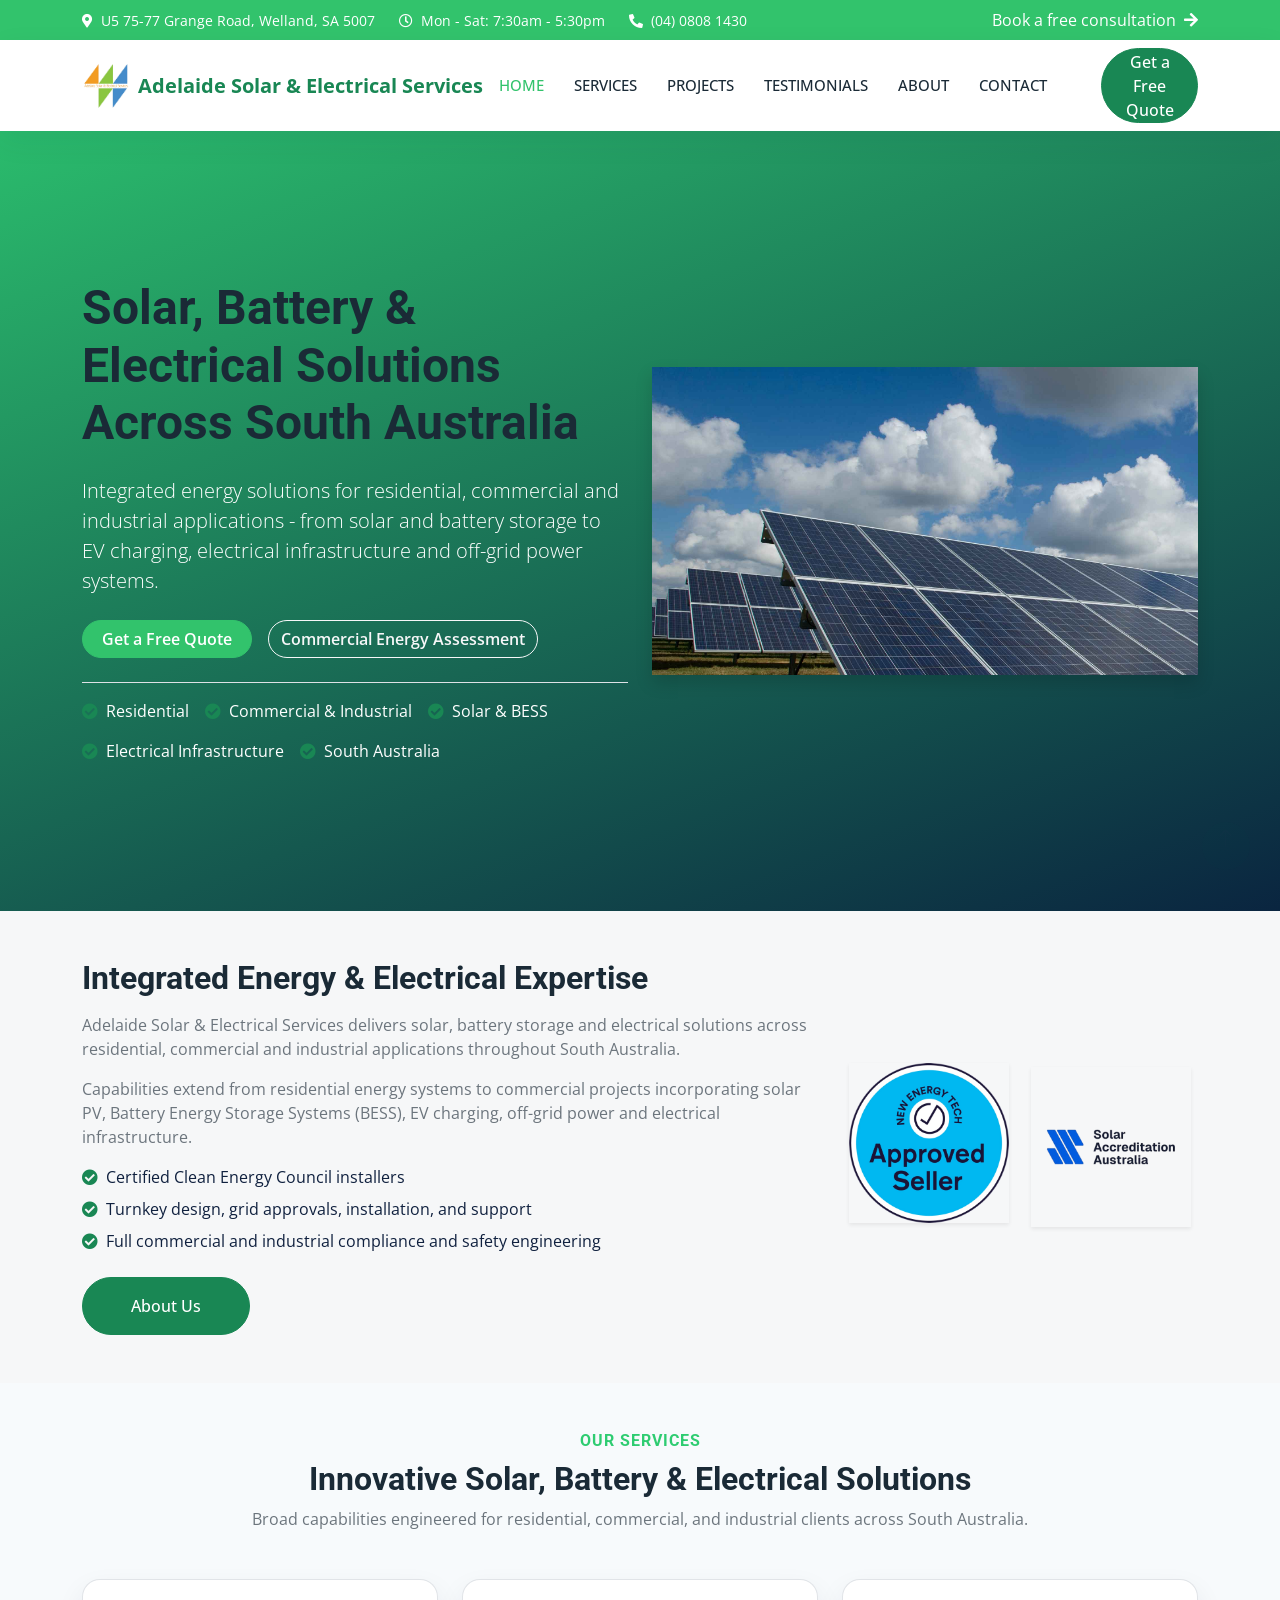
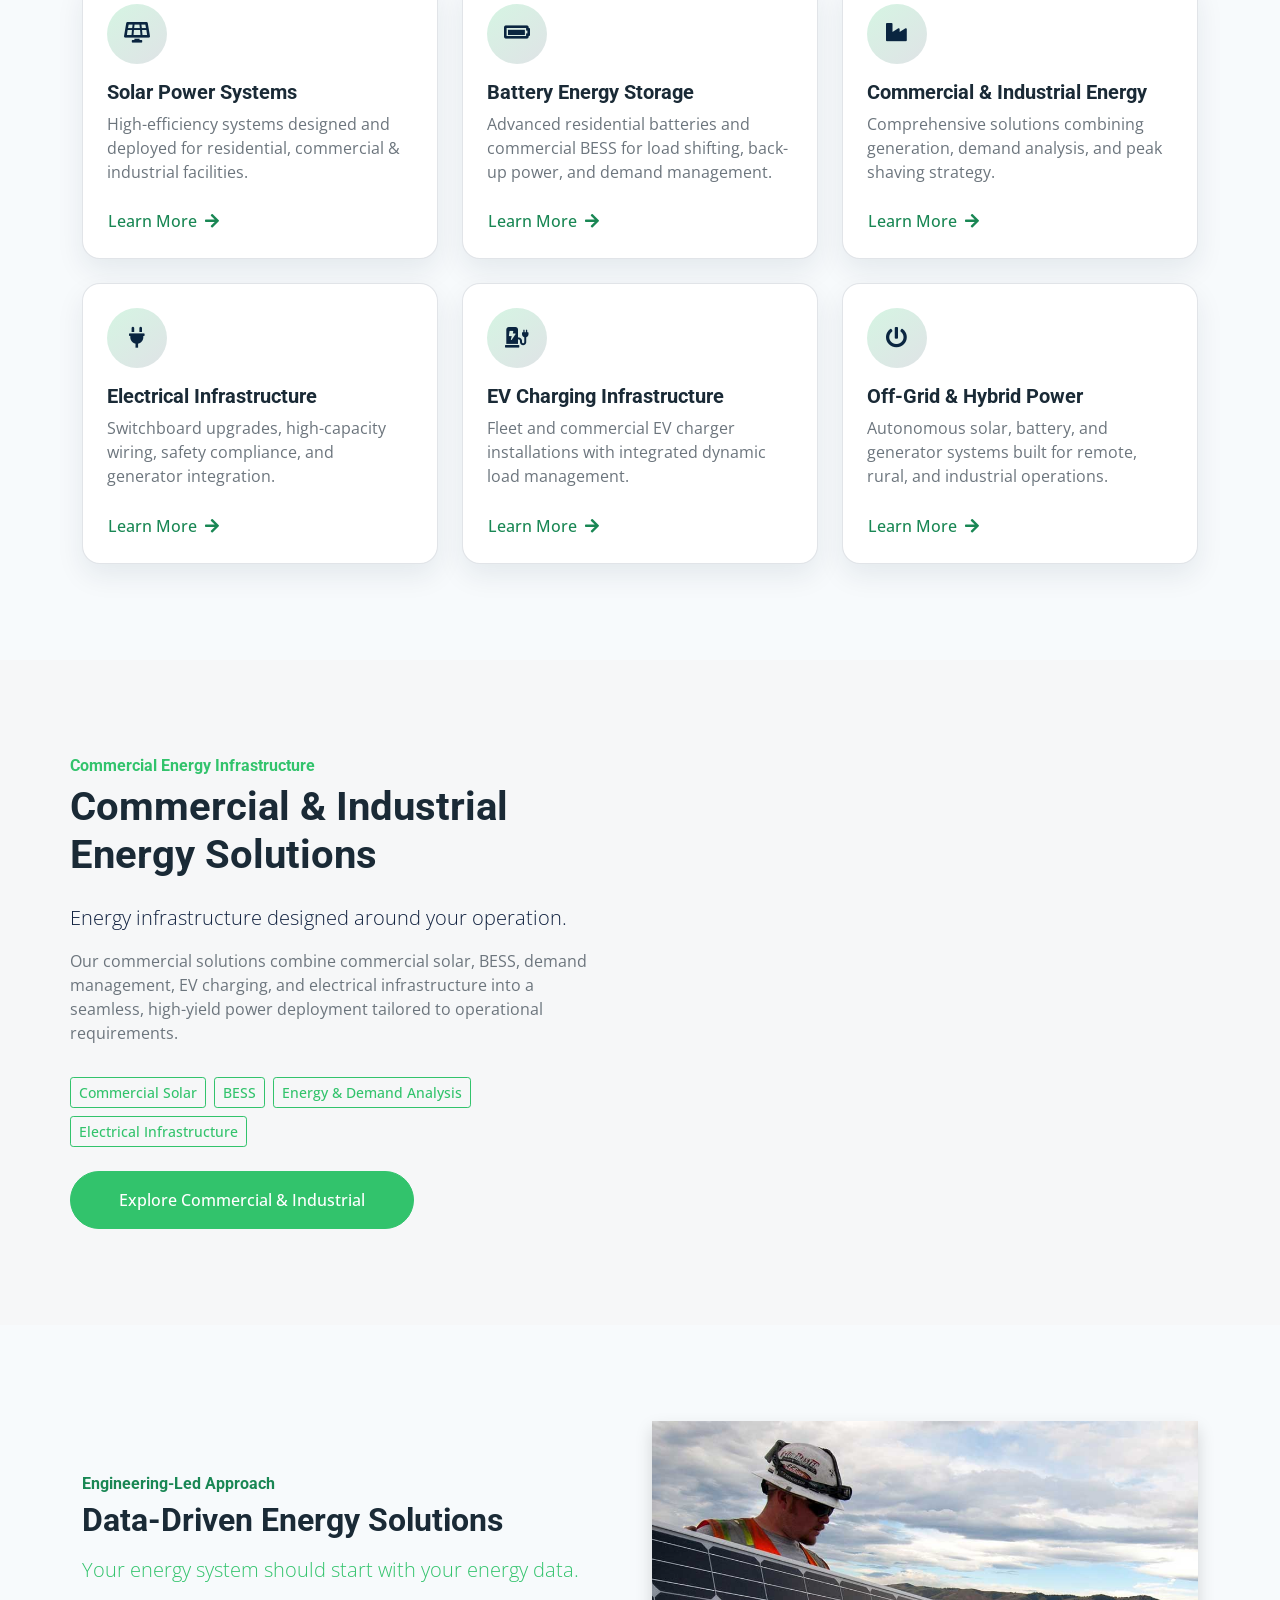
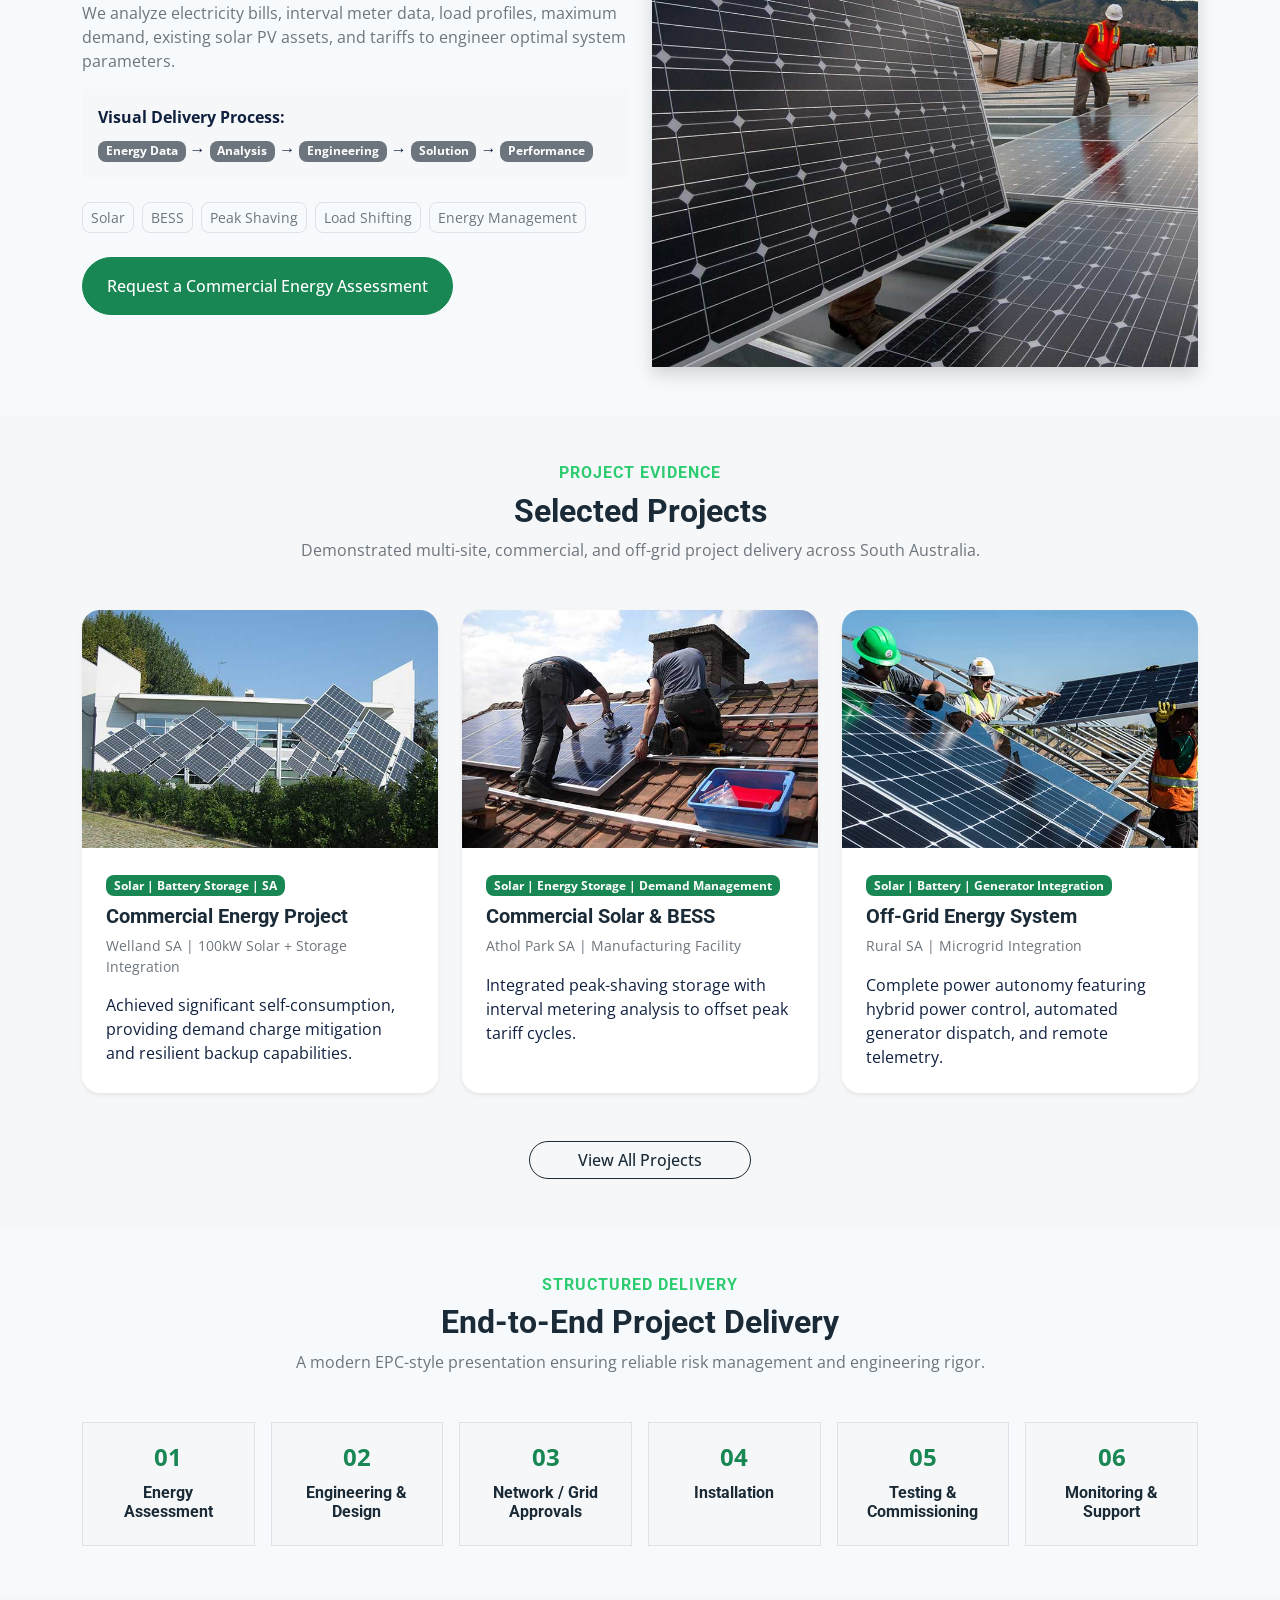
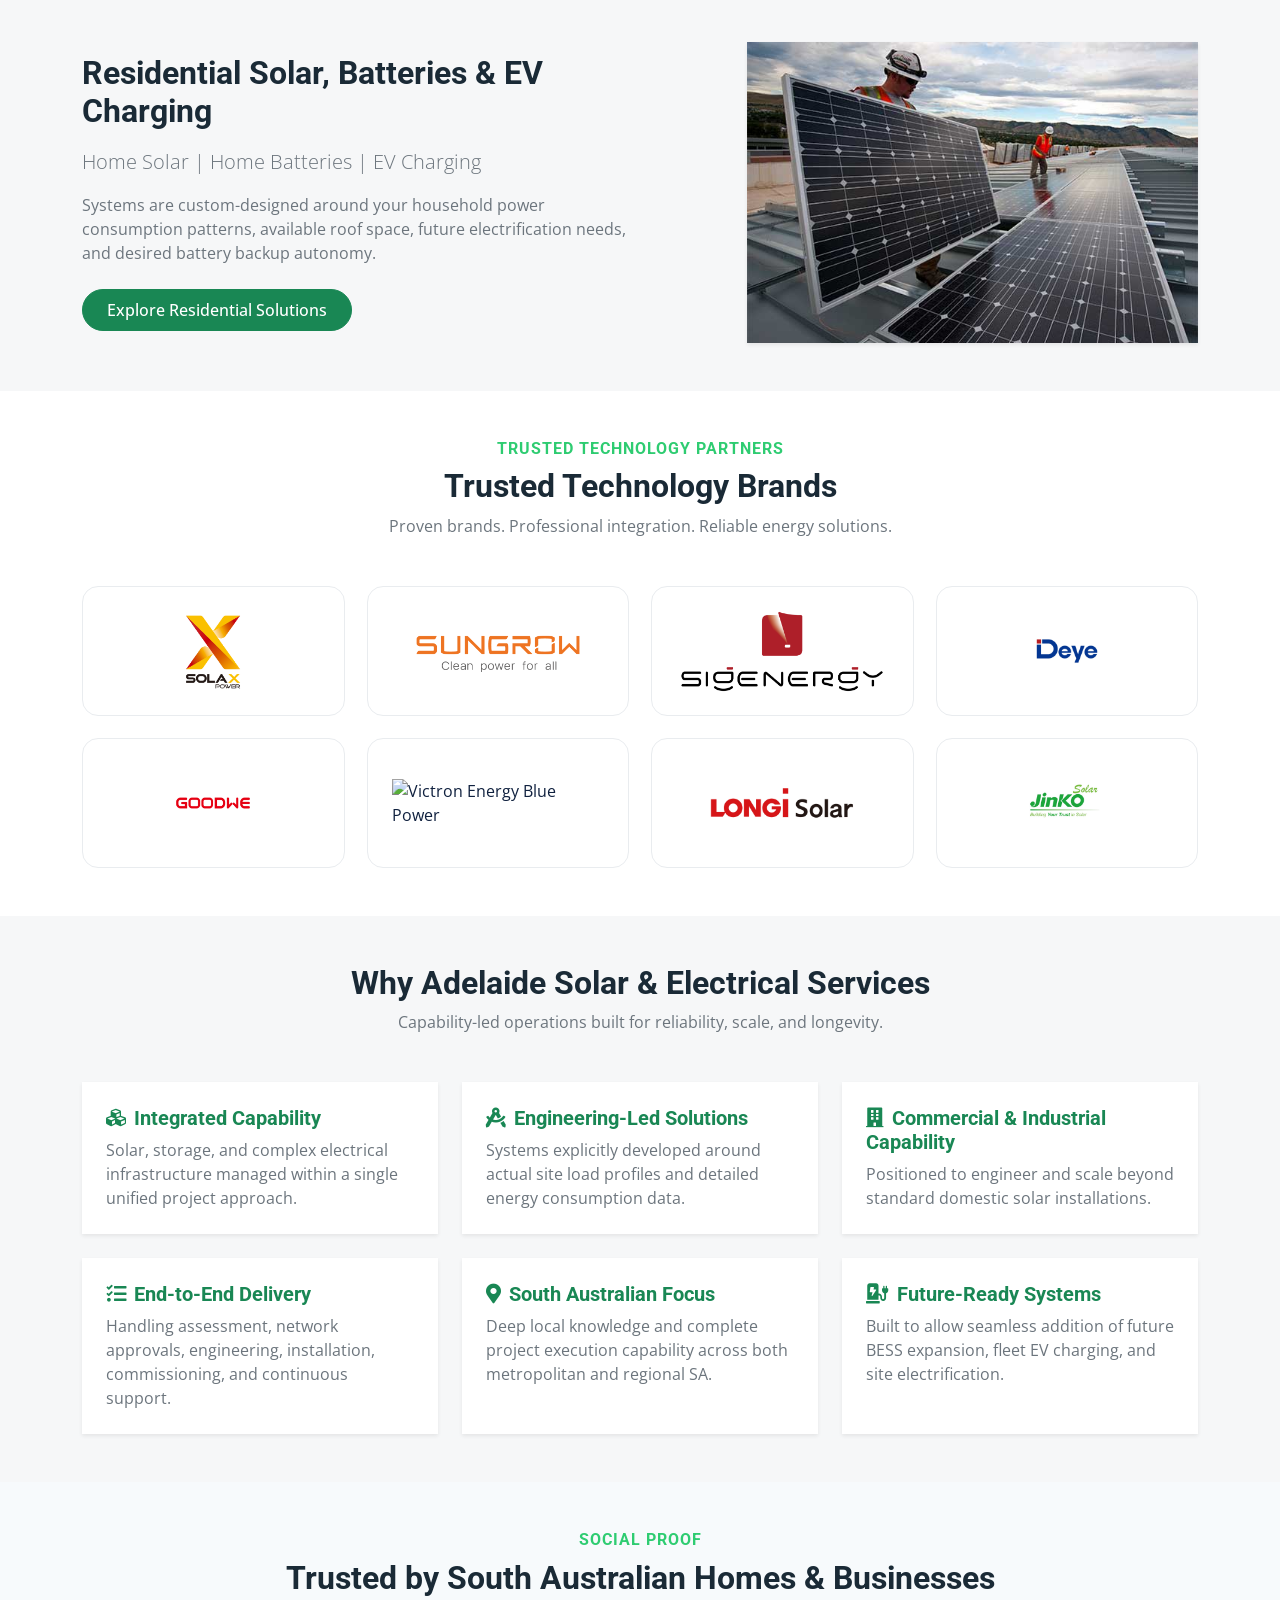
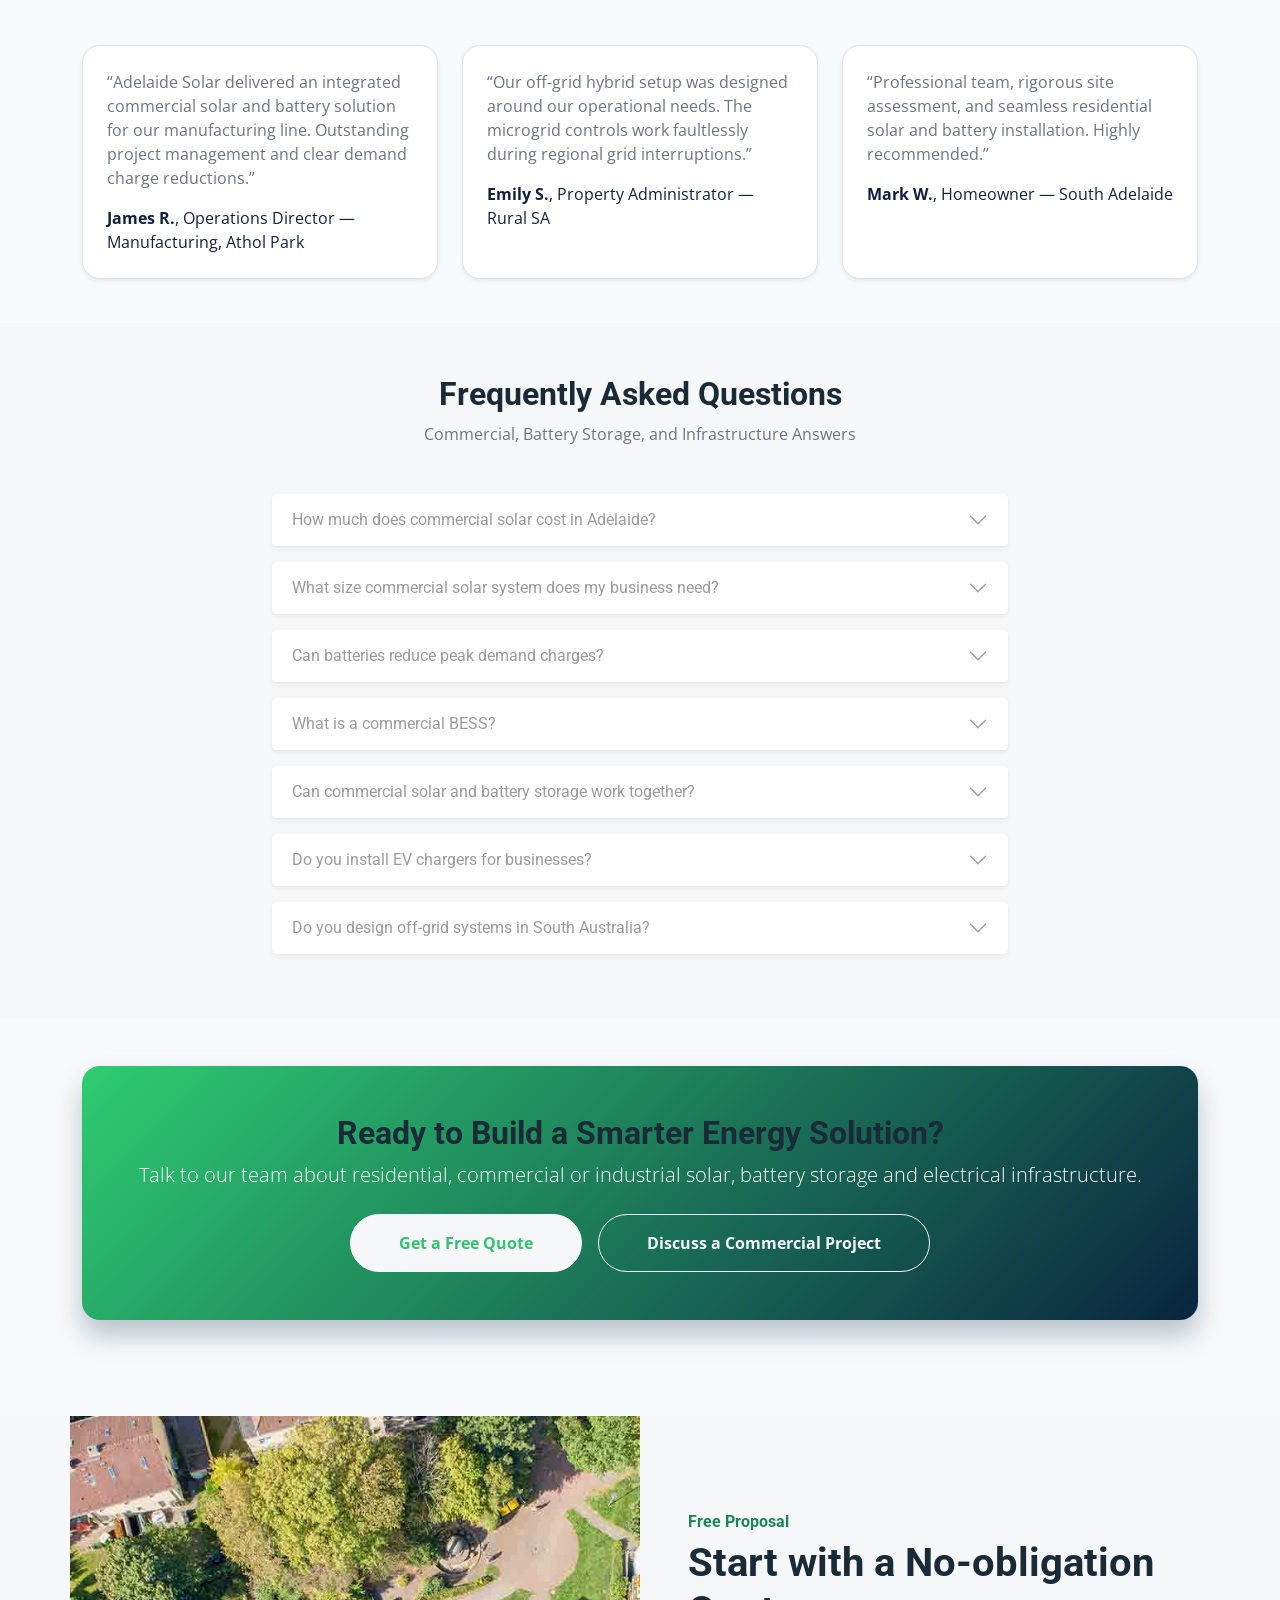
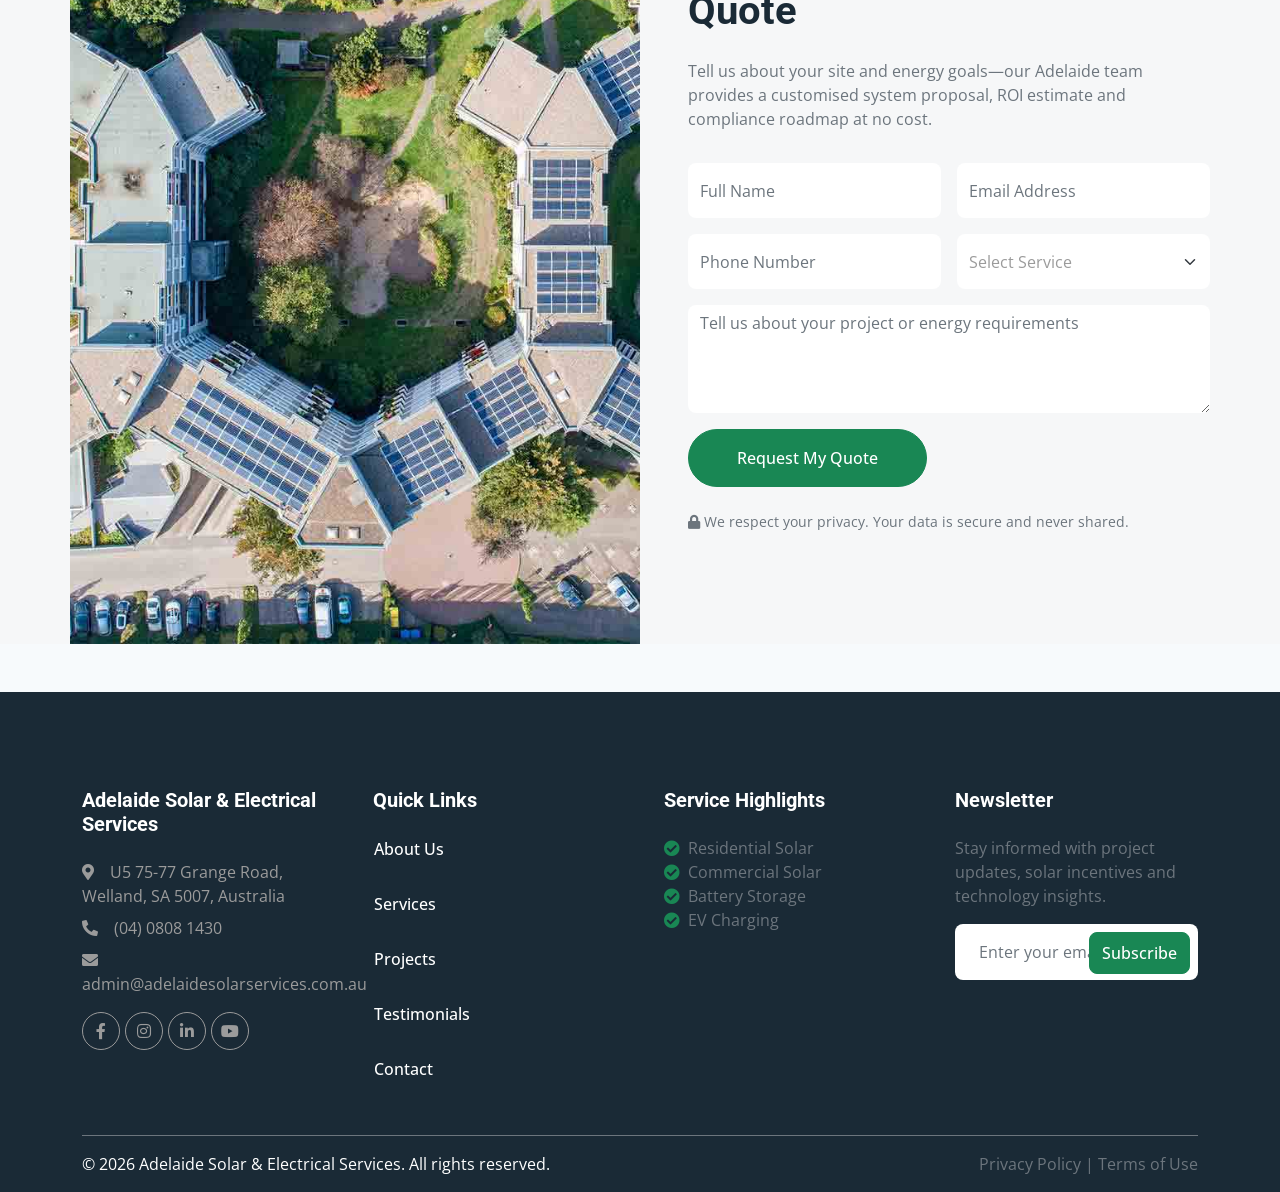
==== index.html @ e5e2a98c "comment buttons for services" ====
<!DOCTYPE html>
<html lang="en">

<head>
    <meta charset="utf-8" />
    <meta name="viewport" content="width=device-width, initial-scale=1" />
    <meta name="description"
        content="Adelaide Solar & Electrical Services: Integrated solar PV, BESS, EV charging, off-grid power, and electrical solutions across South Australia." />
    <title>Adelaide Solar & Electrical Services</title>
    <!-- Favicon -->
    <link href="img/favicon.ico" rel="icon" />
    <!-- Google Fonts -->
    <link rel="preconnect" href="https://fonts.googleapis.com" />
    <link rel="preconnect" href="https://fonts.gstatic.com" crossorigin />
    <link
        href="https://fonts.googleapis.com/css2?family=Open+Sans:wght@400;500;600;700&family=Roboto:wght@500;700;900&display=swap"
        rel="stylesheet" />
    <!-- Icon Font Stylesheet -->
    <link href="https://cdnjs.cloudflare.com/ajax/libs/font-awesome/5.10.0/css/all.min.css" rel="stylesheet" />
    <link href="https://cdn.jsdelivr.net/npm/bootstrap-icons@1.10.5/font/bootstrap-icons.css" rel="stylesheet" />
    <!-- Libraries Stylesheet -->
    <link href="lib/animate/animate.min.css" rel="stylesheet" />
    <link href="lib/owlcarousel/assets/owl.carousel.min.css" rel="stylesheet" />
    <script src="js/layout.js"></script>
    <link href="lib/lightbox/css/lightbox.min.css" rel="stylesheet" />
    <!-- Customized Bootstrap Stylesheet -->
    <link href="css/bootstrap.min.css" rel="stylesheet" />
    <!-- Template Stylesheet -->
    <link href="css/style.css" rel="stylesheet" />
</head>

<body>
    <!-- Shared Dynamic Header -->
    <site-header></site-header>

    <!-- 1. Hero - First Screen -->
    <section id="home" class="hero">
        <div class="container">
            <div class="row align-items-center">
                <div class="col-lg-6 content text-white">
                    <h1 class="display-5 fw-bold">Solar, Battery & Electrical Solutions Across South Australia</h1>
                    <p class="lead mt-4">Integrated energy solutions for residential, commercial and industrial
                        applications - from solar and battery storage to EV charging, electrical infrastructure and
                        off-grid power systems.</p>
                    <div class="d-flex gap-3 mt-4 flex-wrap">
                        <a href="https://salesagent.greensketch.ai/au?code=1baecd21-4063-4b92-9b70-7cae220183bb"
                            target="_blank" rel="noopener" class="btn btn-primary">Get a Free Quote</a>
                        <a href="#commercial" class="btn btn-outline-light">Commercial Energy Assessment</a>
                    </div>
                    <!-- 2. Capability / Trust Strip -->
                    <div class="d-flex align-items-center gap-3 mt-4 flex-wrap text-white-75 border-top pt-3">
                        <div><i class="fas fa-check-circle me-2 text-success"></i>Residential</div>
                        <div><i class="fas fa-check-circle me-2 text-success"></i>Commercial & Industrial</div>
                        <div><i class="fas fa-check-circle me-2 text-success"></i>Solar & BESS</div>
                        <div><i class="fas fa-check-circle me-2 text-success"></i>Electrical Infrastructure</div>
                        <div><i class="fas fa-check-circle me-2 text-success"></i>South Australia</div>
                    </div>
                </div>
                <div class="col-lg-6 illustration text-end mt-5 mt-lg-0 d-none d-lg-block">
                    <img src="img/carousel-2.jpg" class="img-fluid rounded-4 shadow"
                        alt="Commercial Solar & BESS Project" />
                </div>
            </div>
        </div>
    </section>

    <!-- 3. About / Corporate Introduction -->
    <section id="about" class="container-xxl py-5 bg-light">
        <div class="container">
            <div class="row align-items-center justify-content-center">
                <!-- Left Text Section (50% on desktop: col-lg-6, 100% on mobile: col-12) -->
                <div class="col-12 col-lg-8 mb-4 mb-lg-0">
                    <h2 class="fw-bold mb-3">Integrated Energy & Electrical Expertise</h2>
                    <p class="text-muted">
                        Adelaide Solar & Electrical Services delivers solar, battery storage and electrical solutions
                        across residential, commercial and industrial applications throughout South Australia.
                    </p>
                    <p class="text-muted">
                        Capabilities extend from residential energy systems to commercial projects incorporating solar
                        PV, Battery Energy Storage Systems (BESS), EV charging, off-grid power and electrical
                        infrastructure.
                    </p>
                    <ul class="list-unstyled mb-4 text-start">
                        <li class="mb-2"><i class="fas fa-check-circle text-success me-2"></i>Certified Clean Energy
                            Council installers</li>
                        <li class="mb-2"><i class="fas fa-check-circle text-success me-2"></i>Turnkey design, grid
                            approvals, installation, and support</li>
                        <li class="mb-2"><i class="fas fa-check-circle text-success me-2"></i>Full commercial and
                            industrial compliance and safety engineering</li>
                    </ul>
                    <a href="https://adelaidesolarservices.com.au/#contact" onclick="closeModalAndOpenContact(event, this.href);" class="btn btn-success rounded-pill py-3 px-5">About Us</a>
                </div>

                <!-- Right Images Section (30% on desktop: col-lg-4, 100% on mobile: col-12) -->
                <div class="col-12 col-lg-4">
                    <div class="row g-2 justify-content-center align-items-center">
                        <!-- Mobile: col-6 (side-by-side small images), Desktop: col-lg-12 (stacked) -->
                        <div class="col-6 col-lg-6 text-center mb-lg-2">
                            <img src="img/about-1.png" class="img-fluid rounded-4 shadow-sm"
                                style="max-height: 160px; width: auto; object-fit: cover;" alt="Commercial Solar PV">
                        </div>
                        <div class="col-6 col-lg-6 text-center">
                            <img src="img/about-2.png" class="img-fluid rounded-4 shadow-sm"
                                style="max-height: 160px; width: auto; object-fit: cover;"
                                alt="Electrical Infrastructure">
                        </div>
                    </div>
                </div>
            </div>
        </div>
    </section>

    <!-- 4. Core Services -->
    <section id="services" class="container-xxl py-5">
        <div class="container">

            <!-- Section Heading -->
            <div class="text-center mb-5">
                <div class="section-title">
                    <h6>Our Services</h6>
                </div>
                <h2 class="fw-bold">Innovative Solar, Battery & Electrical Solutions</h2>
                <p class="text-muted">
                    Broad capabilities engineered for residential, commercial, and industrial clients across South
                    Australia.
                </p>
            </div>

            <!-- Service Cards -->
            <div class="row g-4">

                <!-- 1. Solar Power Systems -->
                <div class="col-12 col-md-6 col-lg-4">
                    <article class="card-modern p-4 h-100 d-flex flex-column" aria-label="Solar Power Systems">
                        <div class="icon">
                            <i class="fas fa-solar-panel"></i>
                        </div>

                        <h5 class="mt-3">Solar Power Systems</h5>

                        <p class="text-muted">
                            High-efficiency systems designed and deployed for residential,
                            commercial & industrial facilities.
                        </p>

                        <div class="mt-auto pt-2">
                            <button type="button" class="btn btn-link text-success fw-semibold text-decoration-none p-0"
                                data-bs-toggle="modal" data-bs-target="#solarPowerModal">
                                Learn More <i class="fas fa-arrow-right ms-1"></i>
                            </button>
                        </div>
                    </article>
                </div>

                <!-- 2. Battery Energy Storage -->
                <div class="col-12 col-md-6 col-lg-4">
                    <article class="card-modern p-4 h-100 d-flex flex-column" aria-label="Battery Energy Storage">
                        <div class="icon">
                            <i class="fas fa-battery-full"></i>
                        </div>

                        <h5 class="mt-3">Battery Energy Storage</h5>

                        <p class="text-muted">
                            Advanced residential batteries and commercial BESS for load
                            shifting, back-up power, and demand management.
                        </p>

                        <div class="mt-auto pt-2">
                            <button type="button" class="btn btn-link text-success fw-semibold text-decoration-none p-0"
                                data-bs-toggle="modal" data-bs-target="#batteryStorageModal">
                                Learn More <i class="fas fa-arrow-right ms-1"></i>
                            </button>
                        </div>
                    </article>
                </div>

                <!-- 3. Commercial & Industrial Energy -->
                <div class="col-12 col-md-6 col-lg-4">
                    <article class="card-modern p-4 h-100 d-flex flex-column"
                        aria-label="Commercial and Industrial Energy Solutions">

                        <div class="icon">
                            <i class="fas fa-industry"></i>
                        </div>

                        <h5 class="mt-3">Commercial & Industrial Energy</h5>

                        <p class="text-muted">
                            Comprehensive solutions combining generation, demand analysis,
                            and peak shaving strategy.
                        </p>

                        <div class="mt-auto pt-2">
                            <button type="button" class="btn btn-link text-success fw-semibold text-decoration-none p-0"
                                data-bs-toggle="modal" data-bs-target="#commercialEnergyModal">
                                Learn More <i class="fas fa-arrow-right ms-1"></i>
                            </button>
                        </div>
                    </article>
                </div>

                <!-- 4. Electrical Infrastructure -->
                <div class="col-12 col-md-6 col-lg-4">
                    <article class="card-modern p-4 h-100 d-flex flex-column" aria-label="Electrical Infrastructure">

                        <div class="icon">
                            <i class="fas fa-plug"></i>
                        </div>

                        <h5 class="mt-3">Electrical Infrastructure</h5>

                        <p class="text-muted">
                            Switchboard upgrades, high-capacity wiring, safety compliance,
                            and generator integration.
                        </p>

                        <div class="mt-auto pt-2">
                            <button type="button" class="btn btn-link text-success fw-semibold text-decoration-none p-0"
                                data-bs-toggle="modal" data-bs-target="#electricalInfrastructureModal">
                                Learn More <i class="fas fa-arrow-right ms-1"></i>
                            </button>
                        </div>
                    </article>
                </div>

                <!-- 5. EV Charging Infrastructure -->
                <div class="col-12 col-md-6 col-lg-4">
                    <article class="card-modern p-4 h-100 d-flex flex-column" aria-label="EV Charging Infrastructure">

                        <div class="icon">
                            <i class="fas fa-charging-station"></i>
                        </div>

                        <h5 class="mt-3">EV Charging Infrastructure</h5>

                        <p class="text-muted">
                            Fleet and commercial EV charger installations with integrated
                            dynamic load management.
                        </p>

                        <div class="mt-auto pt-2">
                            <button type="button" class="btn btn-link text-success fw-semibold text-decoration-none p-0"
                                data-bs-toggle="modal" data-bs-target="#evChargingModal">
                                Learn More <i class="fas fa-arrow-right ms-1"></i>
                            </button>
                        </div>
                    </article>
                </div>

                <!-- 6. Off-Grid & Hybrid Power -->
                <div class="col-12 col-md-6 col-lg-4">
                    <article class="card-modern p-4 h-100 d-flex flex-column"
                        aria-label="Off-Grid and Hybrid Power Systems">

                        <div class="icon">
                            <i class="fas fa-power-off"></i>
                        </div>

                        <h5 class="mt-3">Off-Grid & Hybrid Power</h5>

                        <p class="text-muted">
                            Autonomous solar, battery, and generator systems built for
                            remote, rural, and industrial operations.
                        </p>

                        <div class="mt-auto pt-2">
                            <button type="button" class="btn btn-link text-success fw-semibold text-decoration-none p-0"
                                data-bs-toggle="modal" data-bs-target="#offGridModal">
                                Learn More <i class="fas fa-arrow-right ms-1"></i>
                            </button>
                        </div>
                    </article>
                </div>

            </div>
        </div>
    </section>


    <!-- ========================================================= -->
    <!-- SERVICE MODALS -->
    <!-- ========================================================= -->

    <!-- 1. Solar Power Systems Modal -->
    <div class="modal fade" id="solarPowerModal" tabindex="-1" aria-labelledby="solarPowerModalLabel"
        aria-hidden="true">

        <div class="modal-dialog modal-dialog-centered modal-dialog-scrollable modal-lg">
            <div class="modal-content border-0 rounded-4 shadow-lg">

                <div class="modal-header">
                    <div>
                        <span class="text-success fw-semibold small">
                            SOLAR POWER SYSTEMS
                        </span>
                        <h4 class="modal-title fw-bold mt-1" id="solarPowerModalLabel">
                            Solar Power Systems
                        </h4>
                    </div>

                    <button type="button" class="btn-close" data-bs-dismiss="modal" aria-label="Close"></button>
                </div>

                <div class="modal-body p-4 p-lg-5">

                    <p class="lead">
                        Efficient solar PV systems designed around your property's
                        energy consumption, available roof space and future energy needs.
                    </p>

                    <p class="text-muted">
                        We design and deploy solar power systems for homes, commercial
                        facilities and industrial sites. Each system is assessed against
                        actual electricity consumption and site conditions to help maximise
                        energy generation and self-consumption.
                    </p>

                    <h6 class="fw-bold mt-4 mb-3">Key Benefits</h6>

                    <div class="row g-3">

                        <div class="col-12 col-md-6">
                            <div class="p-3 bg-light rounded-3 h-100">
                                <i class="fas fa-sun text-success me-2"></i>
                                <strong>Reduce Energy Costs</strong>
                                <p class="small text-muted mb-0 mt-2">
                                    Generate your own electricity and reduce reliance on
                                    grid-supplied power.
                                </p>
                            </div>
                        </div>

                        <div class="col-12 col-md-6">
                            <div class="p-3 bg-light rounded-3 h-100">
                                <i class="fas fa-chart-line text-success me-2"></i>
                                <strong>Optimised System Design</strong>
                                <p class="small text-muted mb-0 mt-2">
                                    Systems designed around actual consumption and site
                                    requirements.
                                </p>
                            </div>
                        </div>

                        <div class="col-12 col-md-6">
                            <div class="p-3 bg-light rounded-3 h-100">
                                <i class="fas fa-building text-success me-2"></i>
                                <strong>Commercial & Industrial</strong>
                                <p class="small text-muted mb-0 mt-2">
                                    Scalable solutions for larger facilities and
                                    operational energy requirements.
                                </p>
                            </div>
                        </div>

                        <div class="col-12 col-md-6">
                            <div class="p-3 bg-light rounded-3 h-100">
                                <i class="fas fa-battery-full text-success me-2"></i>
                                <strong>Battery Ready</strong>
                                <p class="small text-muted mb-0 mt-2">
                                    Solar systems can be integrated with battery storage
                                    for greater energy independence.
                                </p>
                            </div>
                        </div>

                    </div>

                    <h6 class="fw-bold mt-4 mb-3">Suitable For</h6>

                    <div class="d-flex flex-wrap gap-2">
                        <span class="badge bg-success-subtle text-success">Homes</span>
                        <span class="badge bg-success-subtle text-success">Offices</span>
                        <span class="badge bg-success-subtle text-success">Warehouses</span>
                        <span class="badge bg-success-subtle text-success">Manufacturing</span>
                        <span class="badge bg-success-subtle text-success">Industrial Facilities</span>
                    </div>

                </div>

                <div class="modal-footer border-0 px-4 px-lg-5 pb-4">
                    <!-- <a href="https://adelaidesolarservices.com.au/#contact" class="btn btn-success rounded-pill px-4"
                    onclick="closeModalAndOpenContact(event, this.href);">
                        Request a Solar Assessment
                    </a> -->

                    <button type="button" class="btn btn-outline-secondary rounded-pill px-4" data-bs-dismiss="modal">
                        Close
                    </button>
                </div>

            </div>
        </div>
    </div>


    <!-- 2. Battery Energy Storage Modal -->
    <div class="modal fade" id="batteryStorageModal" tabindex="-1" aria-labelledby="batteryStorageModalLabel"
        aria-hidden="true">

        <div class="modal-dialog modal-dialog-centered modal-dialog-scrollable modal-lg">
            <div class="modal-content border-0 rounded-4 shadow-lg">

                <div class="modal-header">
                    <div>
                        <span class="text-success fw-semibold small">
                            BATTERY ENERGY STORAGE
                        </span>
                        <h4 class="modal-title fw-bold mt-1" id="batteryStorageModalLabel">
                            Battery Energy Storage
                        </h4>
                    </div>

                    <button type="button" class="btn-close" data-bs-dismiss="modal" aria-label="Close"></button>
                </div>

                <div class="modal-body p-4 p-lg-5">

                    <p class="lead">
                        Smart battery storage solutions designed to store energy when
                        it is available and use it when it matters most.
                    </p>

                    <p class="text-muted">
                        Battery Energy Storage Systems (BESS) can be integrated with
                        solar PV or existing electrical infrastructure to improve
                        energy utilisation, provide backup power and manage demand.
                    </p>

                    <h6 class="fw-bold mt-4 mb-3">Key Benefits</h6>

                    <div class="row g-3">

                        <div class="col-12 col-md-6">
                            <div class="p-3 bg-light rounded-3 h-100">
                                <i class="fas fa-bolt text-success me-2"></i>
                                <strong>Peak Shaving</strong>
                                <p class="small text-muted mb-0 mt-2">
                                    Discharge stored energy during high-demand periods
                                    to help manage peak loads.
                                </p>
                            </div>
                        </div>

                        <div class="col-12 col-md-6">
                            <div class="p-3 bg-light rounded-3 h-100">
                                <i class="fas fa-clock text-success me-2"></i>
                                <strong>Load Shifting</strong>
                                <p class="small text-muted mb-0 mt-2">
                                    Store energy and use it during higher-cost or
                                    high-demand periods.
                                </p>
                            </div>
                        </div>

                        <div class="col-12 col-md-6">
                            <div class="p-3 bg-light rounded-3 h-100">
                                <i class="fas fa-shield-alt text-success me-2"></i>
                                <strong>Backup Power</strong>
                                <p class="small text-muted mb-0 mt-2">
                                    Provide backup energy for selected loads during
                                    suitable grid interruptions.
                                </p>
                            </div>
                        </div>

                        <div class="col-12 col-md-6">
                            <div class="p-3 bg-light rounded-3 h-100">
                                <i class="fas fa-solar-panel text-success me-2"></i>
                                <strong>Solar Integration</strong>
                                <p class="small text-muted mb-0 mt-2">
                                    Store excess solar generation for use later in
                                    the day or evening.
                                </p>
                            </div>
                        </div>

                    </div>

                </div>

                <div class="modal-footer border-0 px-4 px-lg-5 pb-4">

                    <!-- <a href="https://adelaidesolarservices.com.au/#contact" class="btn btn-success rounded-pill px-4"
                    onclick="closeModalAndOpenContact(event, this.href);">
                        Discuss Battery Storage
                    </a> -->

                    <button type="button" class="btn btn-outline-secondary rounded-pill px-4" data-bs-dismiss="modal">
                        Close
                    </button>

                </div>

            </div>
        </div>
    </div>


    <!-- 3. Commercial & Industrial Energy Modal -->
    <div class="modal fade" id="commercialEnergyModal" tabindex="-1" aria-labelledby="commercialEnergyModalLabel"
        aria-hidden="true">

        <div class="modal-dialog modal-dialog-centered modal-dialog-scrollable modal-lg">
            <div class="modal-content border-0 rounded-4 shadow-lg">

                <div class="modal-header">
                    <div>
                        <span class="text-success fw-semibold small">
                            COMMERCIAL & INDUSTRIAL
                        </span>
                        <h4 class="modal-title fw-bold mt-1" id="commercialEnergyModalLabel">
                            Commercial & Industrial Energy Solutions
                        </h4>
                    </div>

                    <button type="button" class="btn-close" data-bs-dismiss="modal" aria-label="Close"></button>
                </div>

                <div class="modal-body p-4 p-lg-5">

                    <p class="lead">
                        Integrated energy infrastructure designed around the operational
                        requirements of your business.
                    </p>

                    <p class="text-muted">
                        We combine solar generation, battery storage, energy analysis,
                        demand management and electrical infrastructure to develop
                        practical solutions for commercial and industrial facilities.
                    </p>

                    <h6 class="fw-bold mt-4 mb-3">Key Applications</h6>

                    <div class="row g-3">

                        <div class="col-12 col-md-6">
                            <div class="p-3 bg-light rounded-3 h-100">
                                <i class="fas fa-solar-panel text-success me-2"></i>
                                <strong>Commercial Solar</strong>
                                <p class="small text-muted mb-0 mt-2">
                                    Solar PV designed to offset daytime business
                                    electricity consumption.
                                </p>
                            </div>
                        </div>

                        <div class="col-12 col-md-6">
                            <div class="p-3 bg-light rounded-3 h-100">
                                <i class="fas fa-battery-full text-success me-2"></i>
                                <strong>Commercial BESS</strong>
                                <p class="small text-muted mb-0 mt-2">
                                    Battery storage for peak management, energy
                                    shifting and suitable backup applications.
                                </p>
                            </div>
                        </div>

                        <div class="col-12 col-md-6">
                            <div class="p-3 bg-light rounded-3 h-100">
                                <i class="fas fa-chart-bar text-success me-2"></i>
                                <strong>Energy Analysis</strong>
                                <p class="small text-muted mb-0 mt-2">
                                    Analysis of electricity bills, interval data,
                                    load profiles and demand patterns.
                                </p>
                            </div>
                        </div>

                        <div class="col-12 col-md-6">
                            <div class="p-3 bg-light rounded-3 h-100">
                                <i class="fas fa-industry text-success me-2"></i>
                                <strong>Industrial Energy Infrastructure</strong>
                                <p class="small text-muted mb-0 mt-2">
                                    Scalable energy and electrical infrastructure
                                    for operational facilities.
                                </p>
                            </div>
                        </div>

                    </div>

                </div>

                <div class="modal-footer border-0 px-4 px-lg-5 pb-4">

                    <!-- <a href="https://adelaidesolarservices.com.au/#contact" class="btn btn-success rounded-pill px-4"
                    onclick="closeModalAndOpenContact(event, this.href);">
                        Request Commercial Assessment
                    </a> -->

                    <button type="button" class="btn btn-outline-secondary rounded-pill px-4" data-bs-dismiss="modal">
                        Close
                    </button>

                </div>

            </div>
        </div>
    </div>


    <!-- 4. Electrical Infrastructure Modal -->
    <div class="modal fade" id="electricalInfrastructureModal" tabindex="-1"
        aria-labelledby="electricalInfrastructureModalLabel" aria-hidden="true">

        <div class="modal-dialog modal-dialog-centered modal-dialog-scrollable modal-lg">
            <div class="modal-content border-0 rounded-4 shadow-lg">

                <div class="modal-header">
                    <div>
                        <span class="text-success fw-semibold small">
                            ELECTRICAL INFRASTRUCTURE
                        </span>
                        <h4 class="modal-title fw-bold mt-1" id="electricalInfrastructureModalLabel">
                            Electrical Infrastructure
                        </h4>
                    </div>

                    <button type="button" class="btn-close" data-bs-dismiss="modal" aria-label="Close"></button>
                </div>

                <div class="modal-body p-4 p-lg-5">

                    <p class="lead">
                        Reliable electrical infrastructure supporting solar,
                        batteries, EV charging and commercial operations.
                    </p>

                    <p class="text-muted">
                        Our electrical infrastructure services cover upgrades and
                        integration work required to support modern energy systems
                        and evolving site requirements.
                    </p>

                    <h6 class="fw-bold mt-4 mb-3">Key Services</h6>

                    <div class="row g-3">

                        <div class="col-12 col-md-6">
                            <div class="p-3 bg-light rounded-3 h-100">
                                <i class="fas fa-server text-success me-2"></i>
                                <strong>Switchboard Upgrades</strong>
                                <p class="small text-muted mb-0 mt-2">
                                    Electrical upgrades designed around increased
                                    site capacity and new energy equipment.
                                </p>
                            </div>
                        </div>

                        <div class="col-12 col-md-6">
                            <div class="p-3 bg-light rounded-3 h-100">
                                <i class="fas fa-bolt text-success me-2"></i>
                                <strong>Electrical Capacity</strong>
                                <p class="small text-muted mb-0 mt-2">
                                    Infrastructure planning for higher electrical
                                    loads and future expansion.
                                </p>
                            </div>
                        </div>

                        <div class="col-12 col-md-6">
                            <div class="p-3 bg-light rounded-3 h-100">
                                <i class="fas fa-shield-alt text-success me-2"></i>
                                <strong>Safety & Compliance</strong>
                                <p class="small text-muted mb-0 mt-2">
                                    Electrical works planned with applicable
                                    safety and compliance requirements in mind.
                                </p>
                            </div>
                        </div>

                        <div class="col-12 col-md-6">
                            <div class="p-3 bg-light rounded-3 h-100">
                                <i class="fas fa-cogs text-success me-2"></i>
                                <strong>System Integration</strong>
                                <p class="small text-muted mb-0 mt-2">
                                    Integration of solar, batteries, generators
                                    and other electrical assets.
                                </p>
                            </div>
                        </div>

                    </div>

                </div>

                <div class="modal-footer border-0 px-4 px-lg-5 pb-4">

                    <!-- <a href="https://adelaidesolarservices.com.au/#contact" class="btn btn-success rounded-pill px-4"
                    onclick="closeModalAndOpenContact(event, this.href);">
                        Discuss Electrical Requirements
                    </a> -->

                    <button type="button" class="btn btn-outline-secondary rounded-pill px-4" data-bs-dismiss="modal">
                        Close
                    </button>

                </div>

            </div>
        </div>
    </div>


    <!-- 5. EV Charging Infrastructure Modal -->
    <div class="modal fade" id="evChargingModal" tabindex="-1" aria-labelledby="evChargingModalLabel"
        aria-hidden="true">

        <div class="modal-dialog modal-dialog-centered modal-dialog-scrollable modal-lg">
            <div class="modal-content border-0 rounded-4 shadow-lg">

                <div class="modal-header">
                    <div>
                        <span class="text-success fw-semibold small">
                            EV CHARGING
                        </span>
                        <h4 class="modal-title fw-bold mt-1" id="evChargingModalLabel">
                            EV Charging Infrastructure
                        </h4>
                    </div>

                    <button type="button" class="btn-close" data-bs-dismiss="modal" aria-label="Close"></button>
                </div>

                <div class="modal-body p-4 p-lg-5">

                    <p class="lead">
                        Smart EV charging infrastructure for homes, businesses,
                        commercial properties and vehicle fleets.
                    </p>

                    <p class="text-muted">
                        EV charging installations can be designed alongside existing
                        electrical infrastructure, solar generation and battery
                        storage to help manage available site capacity.
                    </p>

                    <h6 class="fw-bold mt-4 mb-3">Key Applications</h6>

                    <div class="row g-3">

                        <div class="col-12 col-md-6">
                            <div class="p-3 bg-light rounded-3 h-100">
                                <i class="fas fa-home text-success me-2"></i>
                                <strong>Residential Charging</strong>
                                <p class="small text-muted mb-0 mt-2">
                                    Convenient home charging solutions for electric
                                    vehicle owners.
                                </p>
                            </div>
                        </div>

                        <div class="col-12 col-md-6">
                            <div class="p-3 bg-light rounded-3 h-100">
                                <i class="fas fa-building text-success me-2"></i>
                                <strong>Commercial Charging</strong>
                                <p class="small text-muted mb-0 mt-2">
                                    Charging infrastructure for workplaces,
                                    commercial properties and facilities.
                                </p>
                            </div>
                        </div>

                        <div class="col-12 col-md-6">
                            <div class="p-3 bg-light rounded-3 h-100">
                                <i class="fas fa-truck text-success me-2"></i>
                                <strong>Fleet Charging</strong>
                                <p class="small text-muted mb-0 mt-2">
                                    Charging infrastructure planned around fleet
                                    operations and available electrical capacity.
                                </p>
                            </div>
                        </div>

                        <div class="col-12 col-md-6">
                            <div class="p-3 bg-light rounded-3 h-100">
                                <i class="fas fa-sliders-h text-success me-2"></i>
                                <strong>Load Management</strong>
                                <p class="small text-muted mb-0 mt-2">
                                    Smart charging strategies to help manage
                                    electrical demand.
                                </p>
                            </div>
                        </div>

                    </div>

                </div>

                <div class="modal-footer border-0 px-4 px-lg-5 pb-4">

                    <!-- <a href="https://adelaidesolarservices.com.au/#contact" class="btn btn-success rounded-pill px-4"
                    onclick="closeModalAndOpenContact(event, this.href);">
                        Discuss EV Charging
                    </a> -->

                    <button type="button" class="btn btn-outline-secondary rounded-pill px-4" data-bs-dismiss="modal">
                        Close
                    </button>

                </div>

            </div>
        </div>
    </div>


    <!-- 6. Off-Grid & Hybrid Power Modal -->
    <div class="modal fade" id="offGridModal" tabindex="-1" aria-labelledby="offGridModalLabel" aria-hidden="true">

        <div class="modal-dialog modal-dialog-centered modal-dialog-scrollable modal-lg">
            <div class="modal-content border-0 rounded-4 shadow-lg">

                <div class="modal-header">
                    <div>
                        <span class="text-success fw-semibold small">
                            OFF-GRID & HYBRID POWER
                        </span>
                        <h4 class="modal-title fw-bold mt-1" id="offGridModalLabel">
                            Off-Grid & Hybrid Power Systems
                        </h4>
                    </div>

                    <button type="button" class="btn-close" data-bs-dismiss="modal" aria-label="Close"></button>
                </div>

                <div class="modal-body p-4 p-lg-5">

                    <p class="lead">
                        Reliable autonomous power systems combining solar,
                        batteries and generator technologies.
                    </p>

                    <p class="text-muted">
                        Off-grid and hybrid systems are designed for locations where
                        grid power is unavailable, unreliable or where greater energy
                        independence is required.
                    </p>

                    <h6 class="fw-bold mt-4 mb-3">Key Applications</h6>

                    <div class="row g-3">

                        <div class="col-12 col-md-6">
                            <div class="p-3 bg-light rounded-3 h-100">
                                <i class="fas fa-map-marker-alt text-success me-2"></i>
                                <strong>Remote & Rural Sites</strong>
                                <p class="small text-muted mb-0 mt-2">
                                    Autonomous energy systems for rural and remote
                                    properties.
                                </p>
                            </div>
                        </div>

                        <div class="col-12 col-md-6">
                            <div class="p-3 bg-light rounded-3 h-100">
                                <i class="fas fa-solar-panel text-success me-2"></i>
                                <strong>Solar Generation</strong>
                                <p class="small text-muted mb-0 mt-2">
                                    Solar PV provides the primary renewable energy
                                    source where suitable.
                                </p>
                            </div>
                        </div>

                        <div class="col-12 col-md-6">
                            <div class="p-3 bg-light rounded-3 h-100">
                                <i class="fas fa-battery-full text-success me-2"></i>
                                <strong>Battery Storage</strong>
                                <p class="small text-muted mb-0 mt-2">
                                    Energy storage helps maintain power availability
                                    when solar generation is limited.
                                </p>
                            </div>
                        </div>

                        <div class="col-12 col-md-6">
                            <div class="p-3 bg-light rounded-3 h-100">
                                <i class="fas fa-cogs text-success me-2"></i>
                                <strong>Generator Integration</strong>
                                <p class="small text-muted mb-0 mt-2">
                                    Hybrid systems can incorporate generators as
                                    additional backup generation.
                                </p>
                            </div>
                        </div>

                    </div>

                </div>

                <div class="modal-footer border-0 px-4 px-lg-5 pb-4">

                    <!-- <a href="https://adelaidesolarservices.com.au/#contact" class="btn btn-success rounded-pill px-4"
                    onclick="closeModalAndOpenContact(event, this.href);">
                        Discuss Off-Grid Power
                    </a> -->

                    <button type="button" class="btn btn-outline-secondary rounded-pill px-4" data-bs-dismiss="modal">
                        Close
                    </button>

                </div>

            </div>
        </div>
    </div>

    <!-- 5. Commercial & Industrial Feature Section -->
    <section id="commercial" class="container-fluid bg-light overflow-hidden my-5 px-lg-0">
        <div class="container feature px-lg-0">
            <div class="row g-0 mx-lg-0 align-items-center">
                <div class="col-lg-6 feature-text py-5 wow fadeIn" data-wow-delay="0.1s">
                    <div class="p-lg-5 ps-lg-0">
                        <h6 class="text-primary">Commercial Energy Infrastructure</h6>
                        <h1 class="mb-4">Commercial & Industrial Energy Solutions</h1>
                        <p class="lead mb-3">Energy infrastructure designed around your operation.</p>
                        <p class="mb-4 pb-2 text-muted">Our commercial solutions combine commercial solar, BESS, demand
                            management, EV charging, and electrical infrastructure into a seamless, high-yield power
                            deployment tailored to operational requirements.</p>

                        <div class="d-flex flex-wrap gap-2 mb-4">
                            <a href="#" class="btn btn-outline-primary btn-sm">Commercial Solar</a>
                            <a href="#" class="btn btn-outline-primary btn-sm">BESS</a>
                            <a href="#" class="btn btn-outline-primary btn-sm">Energy & Demand Analysis</a>
                            <a href="#" class="btn btn-outline-primary btn-sm">Electrical Infrastructure</a>
                        </div>

                        <a href="https://adelaidesolarservices.com.au/#contact" onclick="closeModalAndOpenContact(event, this.href);" class="btn btn-primary rounded-pill py-3 px-5">Explore Commercial &
                            Industrial</a>
                    </div>
                </div>
                <div class="col-lg-6 pe-lg-0 wow fadeIn" data-wow-delay="0.5s" style="min-height: 400px;">
                    <div class="position-relative h-100">
                        <img class="position-absolute img-fluid w-100 h-100" src="img/feature.jpg"
                            style="object-fit: cover;" alt="Commercial Energy Infrastructure">
                    </div>
                </div>
            </div>
        </div>
    </section>

    <!-- 6. Data-Driven Energy Assessment -->
    <section class="container-xxl py-5">
        <div class="container">
            <div class="row align-items-center gy-4">
                <div class="col-lg-6">
                    <h6 class="text-success">Engineering-Led Approach</h6>
                    <h2 class="fw-bold mb-3">Data-Driven Energy Solutions</h2>
                    <p class="lead text-primary">Your energy system should start with your energy data.</p>
                    <p class="text-muted">We analyze electricity bills, interval meter data, load profiles, maximum
                        demand, existing solar PV assets, and tariffs to engineer optimal system parameters.</p>

                    <div class="p-3 bg-light rounded-3 mb-4">
                        <p class="fw-bold mb-2">Visual Delivery Process:</p>
                        <span class="badge bg-secondary">Energy Data</span> &rarr;
                        <span class="badge bg-secondary">Analysis</span> &rarr;
                        <span class="badge bg-secondary">Engineering</span> &rarr;
                        <span class="badge bg-secondary">Solution</span> &rarr;
                        <span class="badge bg-secondary">Performance</span>
                    </div>

                    <div class="d-flex flex-wrap gap-2 mb-4">
                        <span class="border rounded px-2 py-1 text-muted small">Solar</span>
                        <span class="border rounded px-2 py-1 text-muted small">BESS</span>
                        <span class="border rounded px-2 py-1 text-muted small">Peak Shaving</span>
                        <span class="border rounded px-2 py-1 text-muted small">Load Shifting</span>
                        <span class="border rounded px-2 py-1 text-muted small">Energy Management</span>
                    </div>

                    <a href="https://adelaidesolarservices.com.au/#contact" onclick="closeModalAndOpenContact(event, this.href);" class="btn btn-success rounded-pill py-3 px-4">Request a Commercial Energy
                        Assessment</a>
                </div>
                <div class="col-lg-6">
                    <img src="img/about.jpg" class="img-fluid rounded-4 shadow" alt="Energy Data Analysis" />
                </div>
            </div>
        </div>
    </section>

    <!-- 7. Selected Projects -->
    <section id="projects" class="container-xxl py-5 bg-light">
        <div class="container">
            <div class="text-center mb-5">
                <div class="section-title">
                    <h6>Project Evidence</h6>
                </div>
                <h2 class="fw-bold">Selected Projects</h2>
                <p class="text-muted">Demonstrated multi-site, commercial, and off-grid project delivery across South
                    Australia.</p>
            </div>
            <div class="row g-4">
                <div class="col-md-6 col-lg-4">
                    <article class="project-card bg-white rounded-4 overflow-hidden shadow-sm h-100">
                        <img src="img/img-600x400-1.jpg" class="img-fluid w-100" alt="Commercial Energy Project" />
                        <div class="p-4">
                            <span class="badge bg-success mb-2">Solar | Battery Storage | SA</span>
                            <h5>Commercial Energy Project</h5>
                            <p class="project-meta text-muted">Welland SA | 100kW Solar + Storage Integration</p>
                            <p class="mb-0">Achieved significant self-consumption, providing demand charge mitigation
                                and resilient backup capabilities.</p>
                        </div>
                    </article>
                </div>
                <div class="col-md-6 col-lg-4">
                    <article class="project-card bg-white rounded-4 overflow-hidden shadow-sm h-100">
                        <img src="img/img-600x400-5.jpg" class="img-fluid w-100" alt="Commercial Solar & BESS" />
                        <div class="p-4">
                            <span class="badge bg-success mb-2">Solar | Energy Storage | Demand Management</span>
                            <h5>Commercial Solar & BESS</h5>
                            <p class="project-meta text-muted">Athol Park SA | Manufacturing Facility</p>
                            <p class="mb-0">Integrated peak-shaving storage with interval metering analysis to offset
                                peak tariff cycles.</p>
                        </div>
                    </article>
                </div>
                <div class="col-md-6 col-lg-4">
                    <article class="project-card bg-white rounded-4 overflow-hidden shadow-sm h-100">
                        <img src="img/img-600x400-4.jpg" class="img-fluid w-100" alt="Off-Grid Energy System" />
                        <div class="p-4">
                            <span class="badge bg-success mb-2">Solar | Battery | Generator Integration</span>
                            <h5>Off-Grid Energy System</h5>
                            <p class="project-meta text-muted">Rural SA | Microgrid Integration</p>
                            <p class="mb-0">Complete power autonomy featuring hybrid power control, automated generator
                                dispatch, and remote telemetry.</p>
                        </div>
                    </article>
                </div>
            </div>
            <div class="text-center mt-5">
                <a href="#projects" class="btn btn-outline-dark rounded-pill px-5">View All Projects</a>
            </div>
        </div>
    </section>

    <!-- 8. End-to-End Project Delivery Timeline -->
    <section class="container-xxl py-5">
        <div class="container">
            <div class="text-center mb-5">
                <div class="section-title">
                    <h6>Structured Delivery</h6>
                </div>
                <h2 class="fw-bold">End-to-End Project Delivery</h2>
                <p class="text-muted">A modern EPC-style presentation ensuring reliable risk management and engineering
                    rigor.</p>
            </div>
            <div class="row g-3 text-center">
                <div class="col-6 col-md-4 col-lg-2">
                    <div class="p-3 border rounded-4 bg-light h-100">
                        <span class="fs-4 fw-bold text-success">01</span>
                        <h6 class="mt-2">Energy Assessment</h6>
                    </div>
                </div>
                <div class="col-6 col-md-4 col-lg-2">
                    <div class="p-3 border rounded-4 bg-light h-100">
                        <span class="fs-4 fw-bold text-success">02</span>
                        <h6 class="mt-2">Engineering & Design</h6>
                    </div>
                </div>
                <div class="col-6 col-md-4 col-lg-2">
                    <div class="p-3 border rounded-4 bg-light h-100">
                        <span class="fs-4 fw-bold text-success">03</span>
                        <h6 class="mt-2">Network / Grid Approvals</h6>
                    </div>
                </div>
                <div class="col-6 col-md-4 col-lg-2">
                    <div class="p-3 border rounded-4 bg-light h-100">
                        <span class="fs-4 fw-bold text-success">04</span>
                        <h6 class="mt-2">Installation</h6>
                    </div>
                </div>
                <div class="col-6 col-md-4 col-lg-2">
                    <div class="p-3 border rounded-4 bg-light h-100">
                        <span class="fs-4 fw-bold text-success">05</span>
                        <h6 class="mt-2">Testing & Commissioning</h6>
                    </div>
                </div>
                <div class="col-6 col-md-4 col-lg-2">
                    <div class="p-3 border rounded-4 bg-light h-100">
                        <span class="fs-4 fw-bold text-success">06</span>
                        <h6 class="mt-2">Monitoring & Support</h6>
                    </div>
                </div>
            </div>
        </div>
    </section>

    <!-- 9. Residential Energy Solutions -->
    <section class="container-xxl py-5 bg-light">
        <div class="container">
            <div class="row align-items-center justify-content-between">
                <div class="col-lg-6">
                    <h2 class="fw-bold mb-3">Residential Solar, Batteries & EV Charging</h2>
                    <p class="lead text-muted">Home Solar | Home Batteries | EV Charging</p>
                    <p class="text-muted">Systems are custom-designed around your household power consumption patterns,
                        available roof space, future electrification needs, and desired battery backup autonomy.</p>
                    <a href="https://adelaidesolarservices.com.au/#contact" onclick="closeModalAndOpenContact(event, this.href);" class="btn btn-success rounded-pill px-4 py-2 mt-2">Explore Residential
                        Solutions</a>
                </div>
                <div class="col-lg-5 mt-4 mt-lg-0">
                    <img src="img/img-600x400-3.jpg" class="img-fluid rounded-4 shadow-sm"
                        alt="Residential Solar & Battery Setup">
                </div>
            </div>
        </div>
    </section>

    <!-- 10. Technology Partners -->
    <section class="container-xxl py-5 technology-partners">
        <div class="container">
            <div class="text-center mb-5">
                <div class="section-title">
                    <h6>Trusted Technology Partners</h6>
                </div>
                <h2 class="fw-bold mb-2">Trusted Technology Brands</h2>
                <p class="text-muted mb-0">Proven brands. Professional integration. Reliable energy solutions.</p>
            </div>

            <div class="partner-logo-grid">
                <div class="partner-logo-card" title="SolarX">
                    <img class="logo-solarx" src="img/trusted_brands/solarx_solar.png" alt="SolarX" loading="lazy"
                        decoding="async">
                </div>

                <div class="partner-logo-card" title="Sungrow">
                    <img src="img/trusted_brands/sungrow.png" alt="Sungrow" loading="lazy" decoding="async">
                </div>

                <div class="partner-logo-card" title="Sigenergy">
                    <img src="img/trusted_brands/sigenergy_solar.png" alt="Sigenergy" loading="lazy" decoding="async">
                </div>

                <div class="partner-logo-card" title="Deye">
                    <img src="img/trusted_brands/deye_solar.jpg" alt="Deye" loading="lazy" decoding="async">
                </div>

                <div class="partner-logo-card" title="GoodWe">
                    <img src="img/trusted_brands/goodwe.png" alt="GoodWe" loading="lazy" decoding="async">
                </div>

                <div class="partner-logo-card" title="Victron Energy Blue Power">
                    <img class="logo-victron"
                        src="https://commons.wikimedia.org/wiki/Special:Redirect/file/Victron_Energy_Logo.svg"
                        alt="Victron Energy Blue Power" loading="lazy" decoding="async">
                </div>

                <div class="partner-logo-card" title="LONGi Solar">
                    <img class="logo-longi" src="img/trusted_brands/longi_solar.png" alt="LONGi Solar" loading="lazy"
                        decoding="async">
                </div>

                <div class="partner-logo-card" title="JinkoSolar">
                    <img src="img/trusted_brands/jinko_solar.jpg" alt="JinkoSolar" loading="lazy" decoding="async">
                </div>
            </div>
        </div>
    </section>

    <!-- 11. Why Adelaide Solar & Electrical Services -->
    <section class="container-xxl py-5 bg-light">
        <div class="container">
            <div class="text-center mb-5">
                <h2 class="fw-bold">Why Adelaide Solar & Electrical Services</h2>
                <p class="text-muted">Capability-led operations built for reliability, scale, and longevity.</p>
            </div>
            <div class="row g-4">
                <div class="col-md-6 col-lg-4">
                    <div class="p-4 bg-white rounded-4 h-100 shadow-sm">
                        <h5 class="fw-bold text-success"><i class="fas fa-cubes me-2"></i>Integrated Capability</h5>
                        <p class="text-muted mb-0">Solar, storage, and complex electrical infrastructure managed within
                            a single unified project approach.</p>
                    </div>
                </div>
                <div class="col-md-6 col-lg-4">
                    <div class="p-4 bg-white rounded-4 h-100 shadow-sm">
                        <h5 class="fw-bold text-success"><i class="fas fa-drafting-compass me-2"></i>Engineering-Led
                            Solutions</h5>
                        <p class="text-muted mb-0">Systems explicitly developed around actual site load profiles and
                            detailed energy consumption data.</p>
                    </div>
                </div>
                <div class="col-md-6 col-lg-4">
                    <div class="p-4 bg-white rounded-4 h-100 shadow-sm">
                        <h5 class="fw-bold text-success"><i class="fas fa-building me-2"></i>Commercial & Industrial
                            Capability</h5>
                        <p class="text-muted mb-0">Positioned to engineer and scale beyond standard domestic solar
                            installations.</p>
                    </div>
                </div>
                <div class="col-md-6 col-lg-4">
                    <div class="p-4 bg-white rounded-4 h-100 shadow-sm">
                        <h5 class="fw-bold text-success"><i class="fas fa-tasks me-2"></i>End-to-End Delivery</h5>
                        <p class="text-muted mb-0">Handling assessment, network approvals, engineering, installation,
                            commissioning, and continuous support.</p>
                    </div>
                </div>
                <div class="col-md-6 col-lg-4">
                    <div class="p-4 bg-white rounded-4 h-100 shadow-sm">
                        <h5 class="fw-bold text-success"><i class="fas fa-map-marker-alt me-2"></i>South Australian
                            Focus</h5>
                        <p class="text-muted mb-0">Deep local knowledge and complete project execution capability across
                            both metropolitan and regional SA.</p>
                    </div>
                </div>
                <div class="col-md-6 col-lg-4">
                    <div class="p-4 bg-white rounded-4 h-100 shadow-sm">
                        <h5 class="fw-bold text-success"><i class="fas fa-charging-station me-2"></i>Future-Ready
                            Systems</h5>
                        <p class="text-muted mb-0">Built to allow seamless addition of future BESS expansion, fleet EV
                            charging, and site electrification.</p>
                    </div>
                </div>
            </div>
        </div>
    </section>

    <!-- 12. Testimonials / Social Proof -->
    <section id="testimonials" class="container-xxl py-5">
        <div class="container">
            <div class="text-center mb-5">
                <div class="section-title">
                    <h6>Social Proof</h6>
                </div>
                <h2 class="fw-bold">Trusted by South Australian Homes & Businesses</h2>
            </div>
            <div class="row g-4">
                <div class="col-md-6 col-lg-4">
                    <div class="testimonial-card p-4 border rounded-4 bg-white h-100 shadow-sm">
                        <p class="text-muted">“Adelaide Solar delivered an integrated commercial solar and battery
                            solution for our manufacturing line. Outstanding project management and clear demand charge
                            reductions.”</p>
                        <strong>James R.</strong>, Operations Director — Manufacturing, Athol Park
                    </div>
                </div>
                <div class="col-md-6 col-lg-4">
                    <div class="testimonial-card p-4 border rounded-4 bg-white h-100 shadow-sm">
                        <p class="text-muted">“Our off-grid hybrid setup was designed around our operational needs. The
                            microgrid controls work faultlessly during regional grid interruptions.”</p>
                        <strong>Emily S.</strong>, Property Administrator — Rural SA
                    </div>
                </div>
                <div class="col-md-6 col-lg-4">
                    <div class="testimonial-card p-4 border rounded-4 bg-white h-100 shadow-sm">
                        <p class="text-muted">“Professional team, rigorous site assessment, and seamless residential
                            solar and battery installation. Highly recommended.”</p>
                        <strong>Mark W.</strong>, Homeowner — South Adelaide
                    </div>
                </div>
            </div>
        </div>
    </section>

    <!-- 13. SEO FAQ Section -->
    <section class="container-xxl py-5 bg-light">
        <div class="container">
            <div class="text-center mb-5">
                <h2 class="fw-bold">Frequently Asked Questions</h2>
                <p class="text-muted">Commercial, Battery Storage, and Infrastructure Answers</p>
            </div>
            <div class="row justify-content-center">
                <div class="col-lg-8">
                    <div class="accordion" id="seoFaqAccordion">
                        <div class="accordion-item border-0 mb-3 rounded-3 overflow-hidden shadow-sm">
                            <h2 class="accordion-header" id="faq1">
                                <button class="accordion-button collapsed fw-semibold" type="button"
                                    data-bs-toggle="collapse" data-bs-target="#collapse1">
                                    How much does commercial solar cost in Adelaide?
                                </button>
                            </h2>
                            <div id="collapse1" class="accordion-collapse collapse" data-bs-parent="#seoFaqAccordion">
                                <div class="accordion-body text-muted">
                                    Commercial solar costs vary depending on system scale, roof type, structural
                                    requirements, grid protection needs, and metering setup. We provide customized ROI
                                    analyses and proposals based on your interval data.
                                </div>
                            </div>
                        </div>
                        <div class="accordion-item border-0 mb-3 rounded-3 overflow-hidden shadow-sm">
                            <h2 class="accordion-header" id="faq2">
                                <button class="accordion-button collapsed fw-semibold" type="button"
                                    data-bs-toggle="collapse" data-bs-target="#collapse2">
                                    What size commercial solar system does my business need?
                                </button>
                            </h2>
                            <div id="collapse2" class="accordion-collapse collapse" data-bs-parent="#seoFaqAccordion">
                                <div class="accordion-body text-muted">
                                    System sizing depends on daytime load profiles, peak demand, site transformer
                                    constraints, and utility connection rules. Our energy assessments evaluate interval
                                    data to design an optimally sized system.
                                </div>
                            </div>
                        </div>
                        <div class="accordion-item border-0 mb-3 rounded-3 overflow-hidden shadow-sm">
                            <h2 class="accordion-header" id="faq3">
                                <button class="accordion-button collapsed fw-semibold" type="button"
                                    data-bs-toggle="collapse" data-bs-target="#collapse3">
                                    Can batteries reduce peak demand charges?
                                </button>
                            </h2>
                            <div id="collapse3" class="accordion-collapse collapse" data-bs-parent="#seoFaqAccordion">
                                <div class="accordion-body text-muted">
                                    Yes. Commercial Battery Energy Storage Systems (BESS) can perform peak shaving by
                                    discharging during high-load intervals, directly mitigating demand tariffs applied
                                    by energy networks.
                                </div>
                            </div>
                        </div>
                        <div class="accordion-item border-0 mb-3 rounded-3 overflow-hidden shadow-sm">
                            <h2 class="accordion-header" id="faq4">
                                <button class="accordion-button collapsed fw-semibold" type="button"
                                    data-bs-toggle="collapse" data-bs-target="#collapse4">
                                    What is a commercial BESS?
                                </button>
                            </h2>
                            <div id="collapse4" class="accordion-collapse collapse" data-bs-parent="#seoFaqAccordion">
                                <div class="accordion-body text-muted">
                                    A Battery Energy Storage System (BESS) is a high-capacity utility-scale or
                                    industrial battery architecture designed for peak shaving, emergency backup, load
                                    shifting, and grid stability integration.
                                </div>
                            </div>
                        </div>
                        <div class="accordion-item border-0 mb-3 rounded-3 overflow-hidden shadow-sm">
                            <h2 class="accordion-header" id="faq5">
                                <button class="accordion-button collapsed fw-semibold" type="button"
                                    data-bs-toggle="collapse" data-bs-target="#collapse5">
                                    Can commercial solar and battery storage work together?
                                </button>
                            </h2>
                            <div id="collapse5" class="accordion-collapse collapse" data-bs-parent="#seoFaqAccordion">
                                <div class="accordion-body text-muted">
                                    Yes. Combining solar PV with BESS allows operations to capture excess daytime
                                    generation, store it, and utilize it during high-tariff periods or utility outages.
                                </div>
                            </div>
                        </div>
                        <div class="accordion-item border-0 mb-3 rounded-3 overflow-hidden shadow-sm">
                            <h2 class="accordion-header" id="faq6">
                                <button class="accordion-button collapsed fw-semibold" type="button"
                                    data-bs-toggle="collapse" data-bs-target="#collapse6">
                                    Do you install EV chargers for businesses?
                                </button>
                            </h2>
                            <div id="collapse6" class="accordion-collapse collapse" data-bs-parent="#seoFaqAccordion">
                                <div class="accordion-body text-muted">
                                    We design and deploy commercial EV charging infrastructure, integrated with smart
                                    load distribution to prevent site switchboard overloads.
                                </div>
                            </div>
                        </div>
                        <div class="accordion-item border-0 mb-3 rounded-3 overflow-hidden shadow-sm">
                            <h2 class="accordion-header" id="faq7">
                                <button class="accordion-button collapsed fw-semibold" type="button"
                                    data-bs-toggle="collapse" data-bs-target="#collapse7">
                                    Do you design off-grid systems in South Australia?
                                </button>
                            </h2>
                            <div id="collapse7" class="accordion-collapse collapse" data-bs-parent="#seoFaqAccordion">
                                <div class="accordion-body text-muted">
                                    Yes. We deploy full off-grid and hybrid energy infrastructure across rural and
                                    remote South Australia, complete with generator integration and remote management.
                                </div>
                            </div>
                        </div>
                    </div>
                </div>
            </div>
        </div>
    </section>

    <!-- 14. Final Call to Action -->
    <section class="container-xxl py-5">
        <div class="container">
            <div class="cta-banner p-5 text-white text-center bg-primary rounded-4">
                <h2 class="fw-bold">Ready to Build a Smarter Energy Solution?</h2>
                <p class="lead mb-4">Talk to our team about residential, commercial or industrial solar, battery storage
                    and electrical infrastructure.</p>
                <div class="d-flex gap-3 justify-content-center flex-wrap">
                    <a href="https://salesagent.greensketch.ai/au?code=1baecd21-4063-4b92-9b70-7cae220183bb"
                        target="_blank" rel="noopener"
                        class="btn btn-light text-primary rounded-pill px-5 py-3 fw-bold">Get a Free Quote</a>
                    <a href="https://adelaidesolarservices.com.au/#contact" onclick="closeModalAndOpenContact(event, this.href);" class="btn btn-outline-light rounded-pill px-5 py-3 fw-bold">Discuss a Commercial
                        Project</a>
                </div>
            </div>
        </div>
    </section>

    <!-- OpenSolar Lead Capture -->
    <!-- <section id="contact" class="container-xxl py-5">
        <div class="container">
            <div class="text-center mb-5">
                <div class="section-title">
                    <h6>Free Solar Assessment</h6>
                </div>
                <h2 class="fw-bold">Get Your Tailored Assessment</h2>
                <p class="text-muted">
                    Complete the form below and our engineering team will get in touch.
                </p>
            </div>

            <script id="opensolar_lead_capture" type="text/javascript"
                src="https://api.opensolar.com/api/lead_capture_widget/2be2d2de628d4ac4afa661cdf7d9b95b">
                </script>

            <div id="opensolar_lead_container"></div>
        </div>
    </section> -->

    <!-- Quote Start -->
    <section id="contact" class="container-fluid bg-light overflow-hidden my-5 px-lg-0">
        <div class="container quote px-lg-0">
            <div class="row g-0 mx-lg-0">
                <div class="col-lg-6 ps-lg-0 wow fadeIn" data-wow-delay="0.1s" style="min-height: 400px;">
                    <div class="position-relative h-100">
                        <img class="position-absolute img-fluid w-100 h-100" src="img/quote.jpg"
                            style="object-fit: cover;" alt="Solar expert consultation">
                    </div>
                </div>
                <div class="col-lg-6 quote-text py-5 wow fadeIn" data-wow-delay="0.5s">
                    <div class="p-lg-5 pe-lg-0">
                        <h6 class="text-success">Free Proposal</h6>
                        <h1 class="mb-4">Start with a No-obligation Quote</h1>
                        <p class="mb-4 pb-2 text-muted">Tell us about your site and energy goals—our Adelaide team
                            provides a customised system proposal, ROI estimate and compliance roadmap at no cost.</p>
                        <form id="quoteForm" aria-label="Request a quote form">
                            <div class="row g-3">
                                <div class="col-12 col-sm-6">
                                    <label class="form-label visually-hidden" for="quote-name">Name</label>
                                    <input type="text" id="website" name="website" autocomplete="off"
                                        style="display:none">
                                    <input id="quote-name" name="name" type="text" class="form-control border-0"
                                        placeholder="Full Name" style="height:55px;" required>
                                </div>
                                <div class="col-12 col-sm-6">
                                    <label class="form-label visually-hidden" for="quote-email">Email</label>
                                    <input id="quote-email" name="email" type="email" class="form-control border-0"
                                        placeholder="Email Address" style="height:55px;" required>
                                </div>

                                <div class="col-12 col-sm-6">
                                    <label class="form-label visually-hidden" for="quote-phone">Phone</label>
                                    <input id="quote-phone" name="phone" type="tel" class="form-control border-0"
                                        placeholder="Phone Number" style="height:55px;" required>
                                </div>

                                <div class="col-12 col-sm-6">
                                    <label class="form-label visually-hidden" for="quote-service">Service</label>
                                    <select id="quote-service" name="Requested Service" class="form-select border-0"
                                        style="height:55px;" required>
                                        <option value="" disabled selected>Select Service</option>
                                        <option>Commercial Solar PV</option>
                                        <option>Commercial Battery Storage (BESS)</option>
                                        <option>Residential Solar & Battery</option>
                                        <option>EV Charging Infrastructure</option>
                                        <option>Electrical Infrastructure / Switchboards</option>
                                        <option>Off-Grid & Hybrid Power Systems</option>
                                    </select>
                                </div>

                                <div class="col-12">
                                    <label class="form-label visually-hidden" for="quote-message">Project
                                        Details</label>
                                    <textarea id="quote-message" name="message" class="form-control border-0" rows="4"
                                        placeholder="Tell us about your project or energy requirements"
                                        required></textarea>
                                </div>

                                <div class="col-12">
                                    <button class="btn btn-success rounded-pill py-3 px-5" type="submit">
                                        Request My Quote
                                    </button>
                                </div>
                                <div id="quoteResult" class="alert mt-3 d-none" role="alert">
                                </div>
                            </div>
                        </form>
                        <p class="mt-4 text-muted small"><i class="fas fa-lock me-1"></i>We respect your privacy. Your
                            data is secure and never shared.</p>
                    </div>
                </div>
            </div>
        </div>
    </section>
    <!-- Quote End -->

    <!-- Shared Dynamic Footer -->
    <site-footer></site-footer>

    <!-- Back to Top -->
    <a href="#" class="btn btn-lg btn-primary btn-lg-square rounded-circle back-to-top"><i
            class="bi bi-arrow-up"></i></a>

    <!-- JavaScript Libraries -->
    <script src="https://code.jquery.com/jquery-3.4.1.min.js"></script>
    <script src="https://cdn.jsdelivr.net/npm/bootstrap@5.0.0/dist/js/bootstrap.bundle.min.js"></script>
    <script src="lib/wow/wow.min.js"></script>
    <script src="lib/easing/easing.min.js"></script>
    <script src="lib/waypoints/waypoints.min.js"></script>
    <script src="lib/counterup/counterup.min.js"></script>
    <script src="lib/owlcarousel/owl.carousel.min.js"></script>
    <script src="lib/isotope/isotope.pkgd.min.js"></script>
    <script src="lib/lightbox/js/lightbox.min.js"></script>
    <!-- Template Javascript -->
    <script src="js/main.js"></script>
    <script src="https://www.google.com/recaptcha/api.js?render=6LdmlWEtAAAAAJTSnVYo4nhXiWupAvw7LisPub1X"></script>
    <script src="js/recaptcha.js"></script>
</body>

</html>
---- css/style.css ----
/********** Unified & Optimized Brand Stylesheet **********/

/* 1. Global CSS Variables */
:root {
    /* Brand Palette */
    --brand-green: #2ecc71;
    --brand-blue: #0a2540;
    --brand-light: #f7fafc;
    --brand-gray: #f4f6f9;

    /* Solartec Theme Palette */
    --primary: #32C36C;
    --light: #F6F7F8;
    --dark: #1A2A36;
    --muted: #9B9B9B;

    /* Transitions */
    --transition-fast: 0.3s ease;
    --transition-base: 0.5s ease;
}

/* 2. Base & Typography */
html {
    scroll-behavior: smooth;
}

body {
    font-family: 'Open Sans', sans-serif;
    color: #10213f;
    background: var(--brand-light);
}

/* Utilities */
.fw-medium {
    font-weight: 500 !important;
}

.fw-bold {
    font-weight: 700 !important;
}

.fw-black {
    font-weight: 900 !important;
}

/* 3. Global Components (Buttons, Spinner, Back to Top) */
.btn {
    font-weight: 500;
    transition: var(--transition-base);
}

.btn.btn-primary,
.btn.btn-outline-primary:hover {
    color: #FFFFFF;
}

.btn-square {
    width: 38px;
    height: 38px;
    padding: 0;
    display: inline-flex;
    align-items: center;
    justify-content: center;
}

.btn-sm-square {
    width: 32px;
    height: 32px;
    padding: 0;
    display: inline-flex;
    align-items: center;
    justify-content: center;
}

.btn-lg-square {
    width: 48px;
    height: 48px;
    padding: 0;
    display: inline-flex;
    align-items: center;
    justify-content: center;
}

.back-to-top {
    position: fixed;
    display: none;
    right: 30px;
    bottom: 30px;
    z-index: 99;
    transition: var(--transition-fast);
}

#spinner {
    opacity: 0;
    visibility: hidden;
    transition: opacity .5s ease-out, visibility 0s linear .5s;
    z-index: 99999;
}

#spinner.show {
    transition: opacity .5s ease-out, visibility 0s linear 0s;
    visibility: visible;
    opacity: 1;
}

/* 4. Topbar & Header Navigation */
.topbar {
    background: var(--brand-blue);
    color: #fff;
    font-size: 0.9rem;
}

.topbar a {
    color: #d1e7ff;
}

.navbar {
    background: #ffffff;
    box-shadow: 0 10px 30px rgba(10, 37, 64, 0.07);
}

.navbar.sticky-top {
    top: -100px;
    transition: var(--transition-base);
}

.navbar .container {
    display: flex;
    align-items: center;
    justify-content: space-between;
}

.navbar .navbar-collapse {
    align-items: center !important;
}

.navbar .navbar-nav {
    display: flex;
    align-items: center;
}

.navbar .navbar-nav .nav-link {
    margin-right: 30px;
    padding: 25px 0;
    color: var(--dark);
    font-size: 15px;
    font-weight: 500;
    text-transform: uppercase;
}

.navbar .navbar-nav .nav-link:hover,
.navbar .navbar-nav .nav-link.active {
    color: var(--primary);
}

.navbar .navbar-brand,
.navbar a.btn {
    height: 75px;
    display: inline-flex;
    align-items: center;
}

.navbar .btn {
    margin-top: 0 !important;
}

.navbar-brand img {
    height: 50px;
    width: auto;
}

/* 5. Hero Section */
.hero {
    position: relative;
    /* Move gradient to background-color fallback */
    background-color: #0a2540;
    color: #fff;
    min-height: calc(100vh - 120px);
    display: flex;
    align-items: center;
    padding: 4rem 0;
    overflow: hidden;
    /* Fixes overflow issues from filter: blur() */
}

.hero::before {
    content: '';
    position: absolute;
    inset: 0;
    background-image: url('../img/hero-bg.jpg');
    /* Download image locally (replaces Unsplash URL) */
    background-size: cover;
    background-position: center;
    opacity: 0.32;
    filter: blur(1px);
    z-index: 1;
    /* Set to 1 */
}

/* Gradient Overlay sitting above the image */
.hero::after {
    content: '';
    position: absolute;
    inset: 0;
    background: linear-gradient(160deg, rgba(46, 204, 113, 0.90), rgba(10, 37, 64, 0.95));
    z-index: 2;
    /* Set to 2 to sit over the background image */
}

/* Ensure content stays on top of both layers */
.hero .content,
.hero .illustration,
.hero .container {
    position: relative;
    z-index: 3;
    /* Elevated above pseudo-elements */
}

.hero .btn-primary,
.hero .btn-outline-light {
    min-width: 170px;
    border-radius: 40px;
    font-weight: 600;
}

/* 6. Section Titles, Cards & Content Modules */
.section-title h6 {
    color: var(--brand-green);
    text-transform: uppercase;
    letter-spacing: 1px;
    margin-bottom: 0.6rem;
}

.card-modern {
    border: 1px solid rgba(15, 35, 64, 0.12);
    border-radius: 18px;
    background: #fff;
    box-shadow: 0 12px 28px rgba(10, 37, 64, 0.08);
    transition: transform 0.3s ease, box-shadow 0.3s ease;
}

.card-modern:hover {
    transform: translateY(-6px);
    box-shadow: 0 16px 32px rgba(10, 37, 64, 0.16);
}

.card-modern .icon {
    width: 60px;
    height: 60px;
    display: inline-flex;
    align-items: center;
    justify-content: center;
    border-radius: 50%;
    background: linear-gradient(140deg, rgba(46, 204, 113, 0.2), rgba(10, 37, 64, 0.13));
    color: var(--brand-blue);
    font-size: 1.3rem;
}

.service-item,
.team-item {
    box-shadow: 0 0 45px rgba(0, 0, 0, .08);
}

.service-icon {
    margin: -50px 0 25px 0;
    width: 100px;
    height: 100px;
    display: flex;
    align-items: center;
    justify-content: center;
    color: var(--primary);
    background: #FFFFFF;
    border-radius: 50%;
    box-shadow: 0 0 45px rgba(0, 0, 0, .08);
    transition: var(--transition-base);
}

.service-item:hover .service-icon {
    color: #FFFFFF;
    background: var(--primary);
}

.benefit-item {
    border-radius: 18px;
    padding: 1.5rem;
    background: white;
    border: 1px solid rgba(10, 37, 64, 0.1);
    box-shadow: 0 8px 20px rgba(10, 37, 64, 0.06);
}

.project-card {
    border-radius: 18px;
    overflow: hidden;
    box-shadow: 0 10px 26px rgba(10, 37, 64, 0.1);
    transition: transform 0.25s ease;
    background-color: white;
}

.project-card:hover {
    transform: translateY(-4px);
}

.project-meta {
    font-size: 0.86rem;
    color: #56637a;
}

.testimonial-card {
    background: white;
    border-radius: 18px;
    box-shadow: 0 10px 28px rgba(10, 37, 64, 0.08);
    padding: 1.5rem;
    border: 1px solid rgba(15, 35, 64, 0.09);
}

.cta-banner {
    background: linear-gradient(135deg, #2ecc71 0%, #0a2540 100%);
    color: #fff;
    border-radius: 18px;
    box-shadow: 0 16px 26px rgba(10, 37, 64, 0.25);
}

/* Trusted Brands */
.technology-partners {
    background: #fff;
}

.partner-logo-grid {
    display: grid;
    grid-template-columns: repeat(4, minmax(0, 1fr));
    gap: 22px;
    align-items: stretch;
}

.partner-logo-card {
    min-width: 0;
    height: 130px;
    padding: 18px 24px;
    background: #fff;
    border: 1px solid #e9ecef;
    border-radius: 16px;
    display: flex;
    align-items: center;
    justify-content: center;
    overflow: hidden;
    transition: transform .2s ease, box-shadow .2s ease, border-color .2s ease;
}

.partner-logo-card:hover {
    transform: translateY(-3px);
    border-color: rgba(25, 135, 84, .25);
    box-shadow: 0 10px 28px rgba(0, 0, 0, .08);
}

.partner-logo-card img {
    display: block;
    width: auto;
    height: auto;
    max-width: 100%;
    max-height: 82px;
    object-fit: contain;
    object-position: center;
}

.partner-logo-card .logo-solarx {
    max-width: 190px;
}

.partner-logo-card .logo-victron {
    max-width: 230px;
}

.partner-logo-card .logo-longi {
    max-width: 220px;
}

@media (max-width:991.98px) {
    .partner-logo-grid {
        grid-template-columns: repeat(2, minmax(0, 1fr));
        gap: 18px;
    }

    .partner-logo-card {
        height: 120px;
        padding: 16px 20px;
    }
}

@media (max-width:575.98px) {
    .partner-logo-grid {
        grid-template-columns: repeat(2, minmax(0, 1fr));
        gap: 12px;
    }

    .partner-logo-card {
        height: 105px;
        padding: 12px 10px;
        border-radius: 12px;
    }

    .partner-logo-card img {
        max-height: 62px;
        max-width: 100%;
    }
}

/* Service modal */
.modal-content {
    overflow: hidden;
}

.modal-header {
    padding: 1.25rem 1.5rem;
    border-bottom: 1px solid #edf0f2;
}

.modal-body {
    line-height: 1.7;
}

.modal-body .lead {
    font-weight: 500;
    color: #212529;
}

.modal-body .bg-light {
    border: 1px solid #edf0f2;
}

.modal-footer {
    background: #ffffff;
}

/* Make close button highly visible */
.modal-header .btn-close {
    width: 42px;
    height: 42px;
    padding: 10px;
    border-radius: 50%;
    background-color: #f1f3f5;
    opacity: 1;
    flex-shrink: 0;
}

.modal-header .btn-close:hover {
    background-color: #e2e6ea;
}

/* Mobile */
@media (max-width: 575.98px) {

    .modal {
        padding-left: 8px;
        padding-right: 8px;
    }

    .modal-dialog {
        margin: 0.5rem auto;
        max-width: calc(100% - 16px);
    }

    .modal-content {
        border-radius: 18px !important;
    }

    .modal-header {
        padding: 1rem 1rem;
        align-items: flex-start;
    }

    .modal-header .btn-close {
        width: 38px;
        height: 38px;
        padding: 9px;
        margin-left: 10px;
    }

    .modal-body {
        padding: 1.25rem !important;
        font-size: 0.95rem;
    }

    .modal-body .lead {
        font-size: 1.05rem;
    }

    .modal-footer {
        padding: 1rem !important;
        display: flex;
        flex-direction: column;
        align-items: stretch;
        gap: 8px;
    }

    .modal-footer .btn {
        width: 100%;
        margin: 0 !important;
    }
}

/* Tablet */
@media (min-width: 576px) and (max-width: 991.98px) {
    .modal-dialog {
        max-width: 90%;
    }
}

/* Desktop */
@media (min-width: 992px) {
    .modal-dialog {
        max-width: 850px;
    }
}

/* 7. Footer */
.footer {
    background: #0a2540;
    color: #d1e7ff;
}

.footer a {
    color: #9fd8ff;
}

.footer .btn.btn-social {
    margin-right: 5px;
    color: var(--muted);
    border: 1px solid var(--muted);
    border-radius: 50%;
    transition: var(--transition-fast);
}

.footer .btn.btn-social:hover {
    color: var(--primary);
    border-color: var(--light);
}

.footer .btn.btn-link {
    display: block;
    margin-bottom: 5px;
    padding: 0;
    text-align: left;
    color: var(--muted);
    transition: var(--transition-fast);
}

.footer .btn.btn-link:hover {
    color: #FFFFFF;
    padding-left: 5px;
}

.footer .copyright {
    padding: 25px 0;
    border-top: 1px solid rgba(255, 255, 255, .1);
}

/* 8. Responsive & Media Queries */

/* Mobile Breakpoint */
@media (max-width: 768px) {
    .hero {
        min-height: auto;
        padding: 4rem 0 2.5rem;
    }

    .hero h1 {
        font-size: 1.85rem;
    }

    .hero p {
        font-size: 1rem;
    }
}

/* Tablet & Mobile Navigation Collapse */
@media (max-width: 991.98px) {
    .navbar .navbar-nav .nav-link {
        margin-right: 0;
        padding: 10px 0;
    }

    .navbar .navbar-nav {
        border-top: 1px solid #EEEEEE;
    }
}

/* Desktop Navigation Hover Features */
@media (min-width: 992px) {
    .navbar .nav-item .dropdown-menu {
        display: block;
        border: none;
        top: 150%;
        opacity: 0;
        visibility: hidden;
        transition: var(--transition-base);
    }

    .navbar .nav-item:hover .dropdown-menu {
        top: 100%;
        visibility: visible;
        opacity: 1;
    }
}

/* Split-Layout Section Padding Utilities */
@media (min-width: 992px) {
    .container.split-section {
        max-width: 100% !important;
    }

    .split-text-right {
        padding-right: calc(((100% - 960px) / 2) + .75rem);
    }

    .split-text-left {
        padding-left: calc(((100% - 960px) / 2) + .75rem);
    }
}

@media (min-width: 1200px) {
    .split-text-right {
        padding-right: calc(((100% - 1140px) / 2) + .75rem);
    }

    .split-text-left {
        padding-left: calc(((100% - 1140px) / 2) + .75rem);
    }
}

@media (min-width: 1400px) {
    .split-text-right {
        padding-right: calc(((100% - 1320px) / 2) + .75rem);
    }

    .split-text-left {
        padding-left: calc(((100% - 1320px) / 2) + .75rem);
    }
}
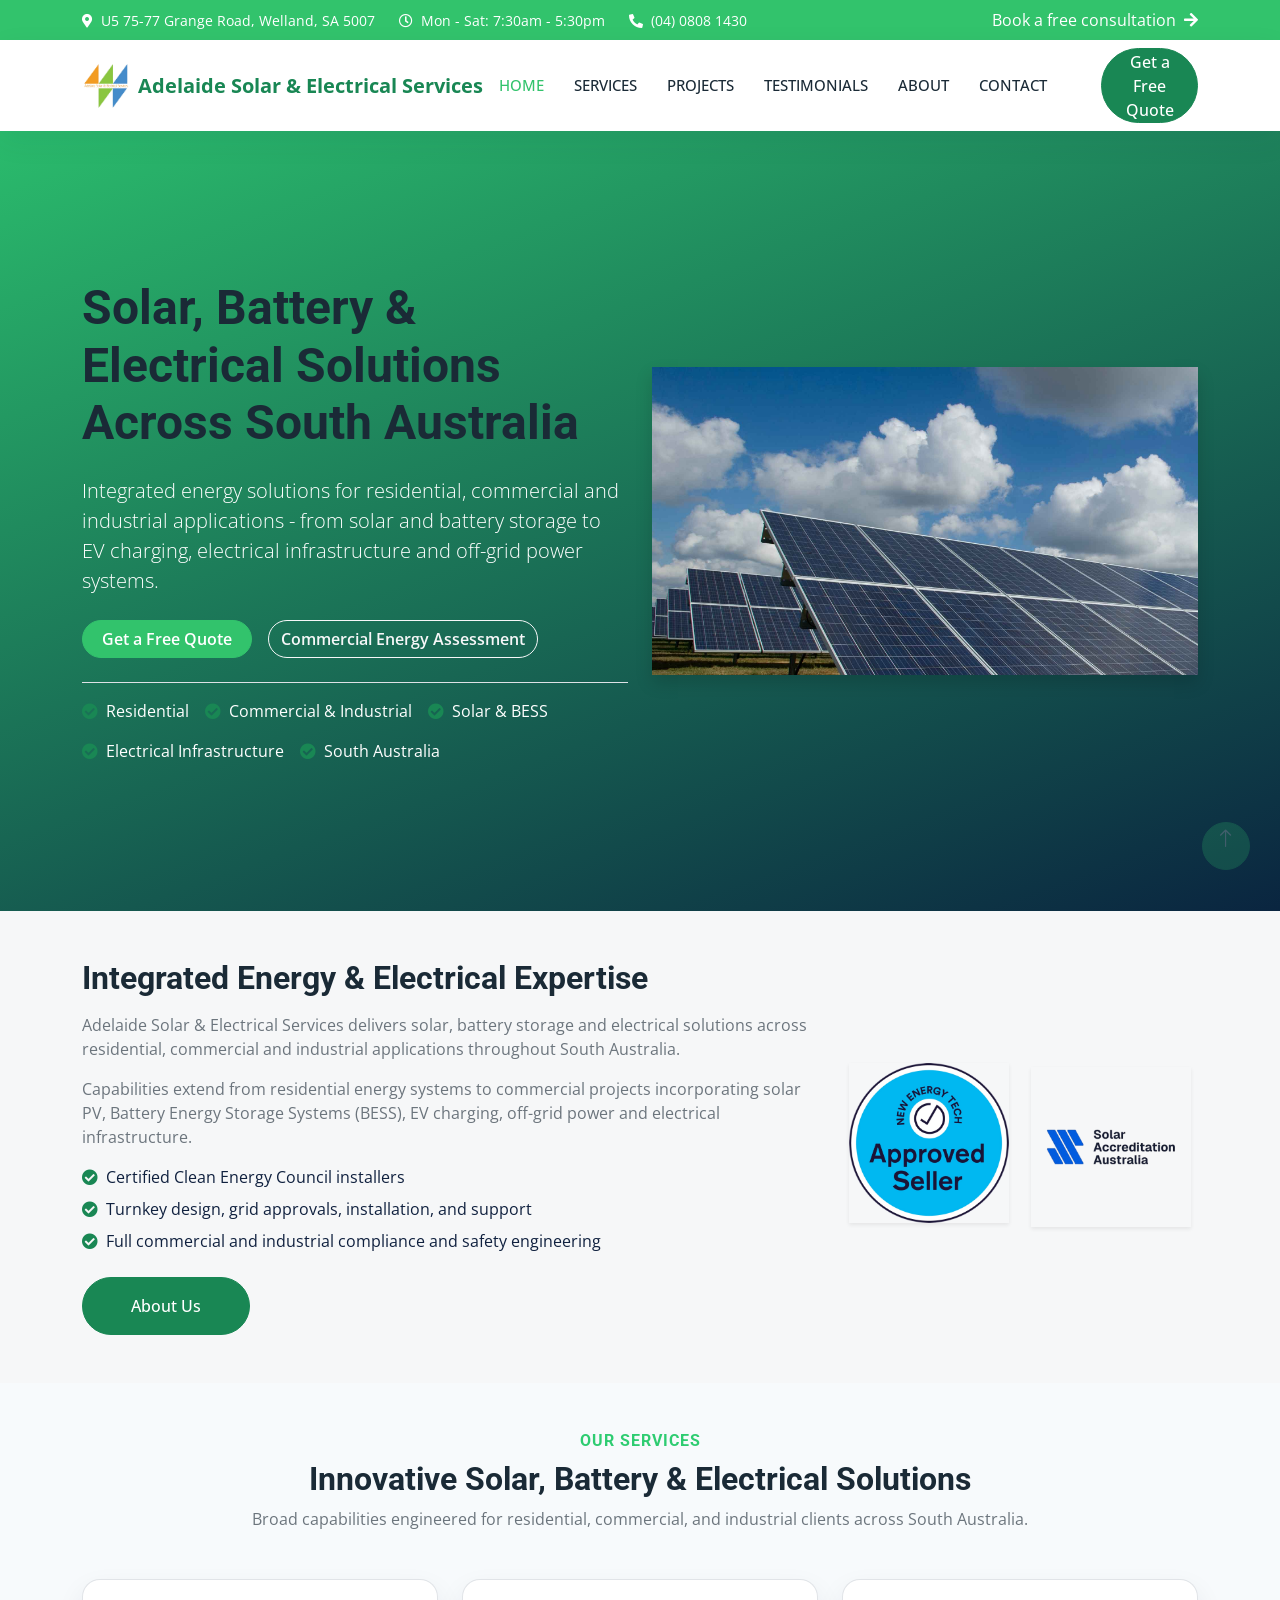
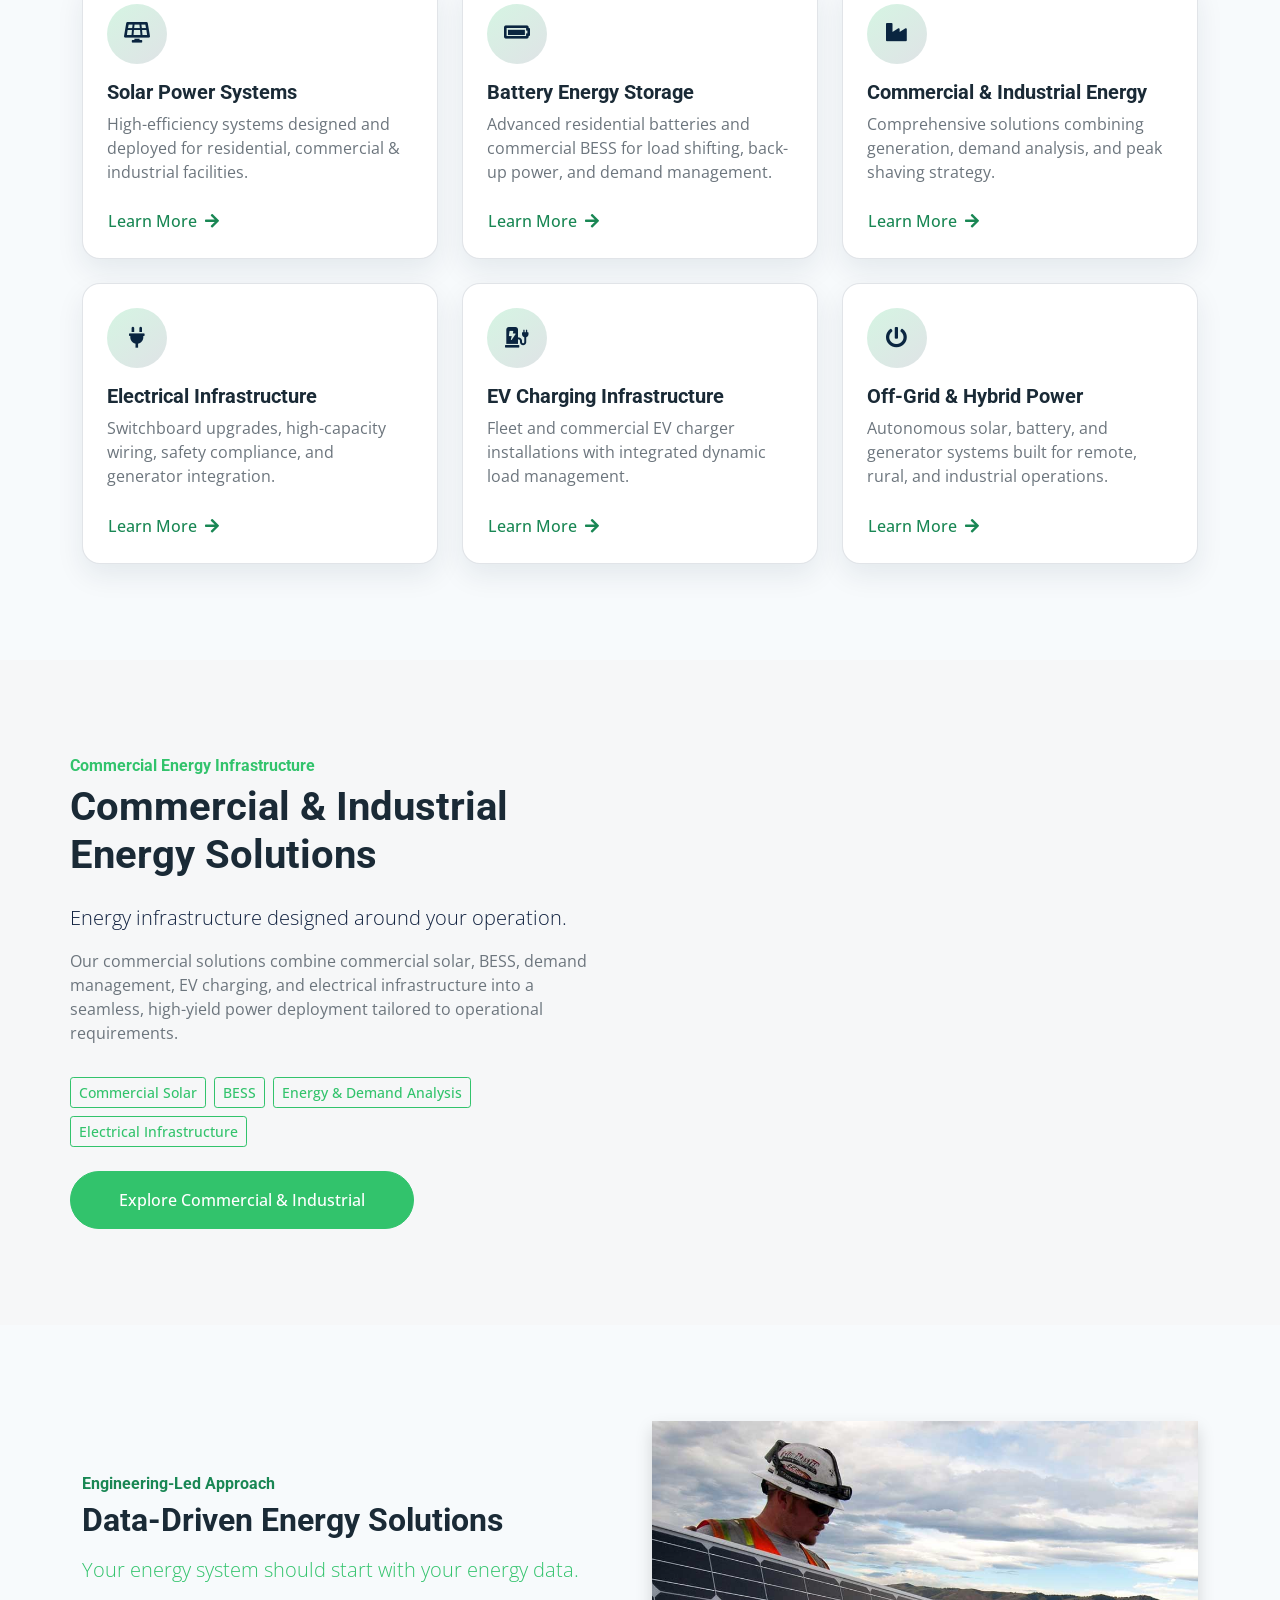
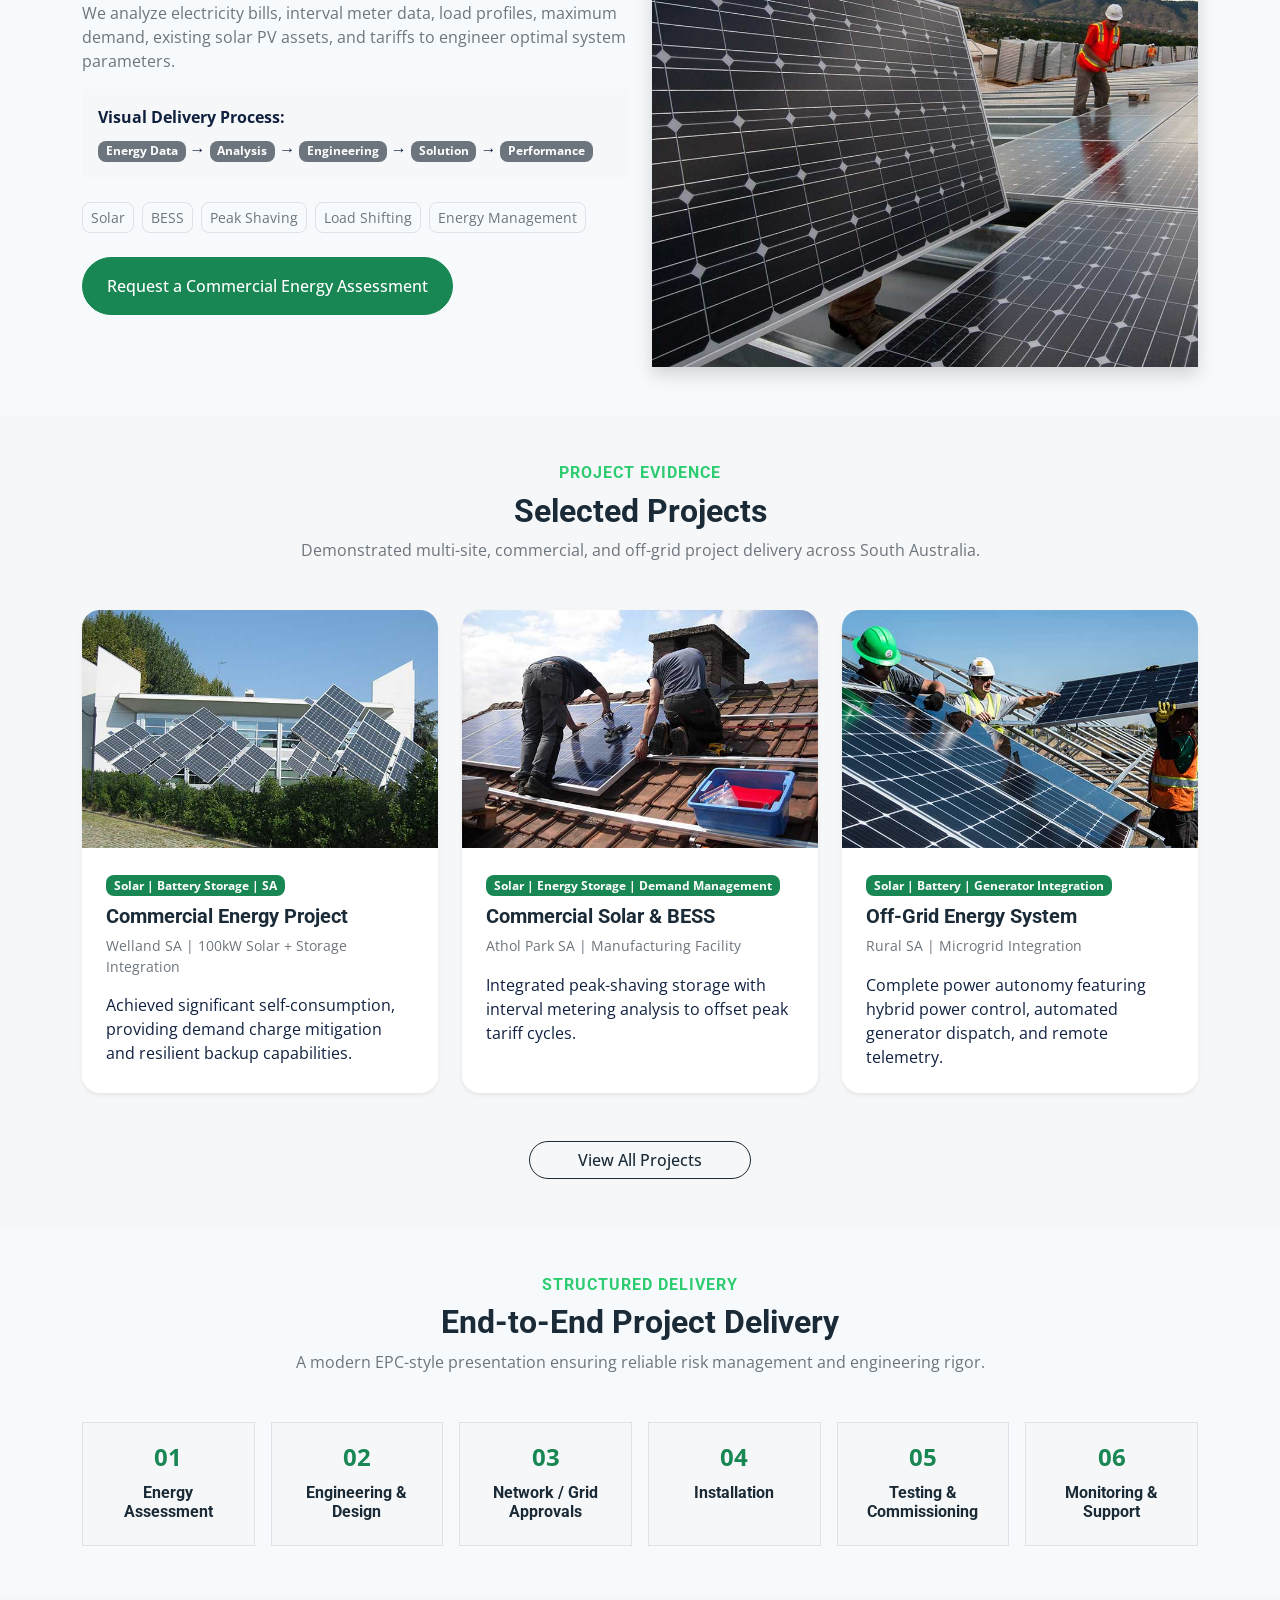
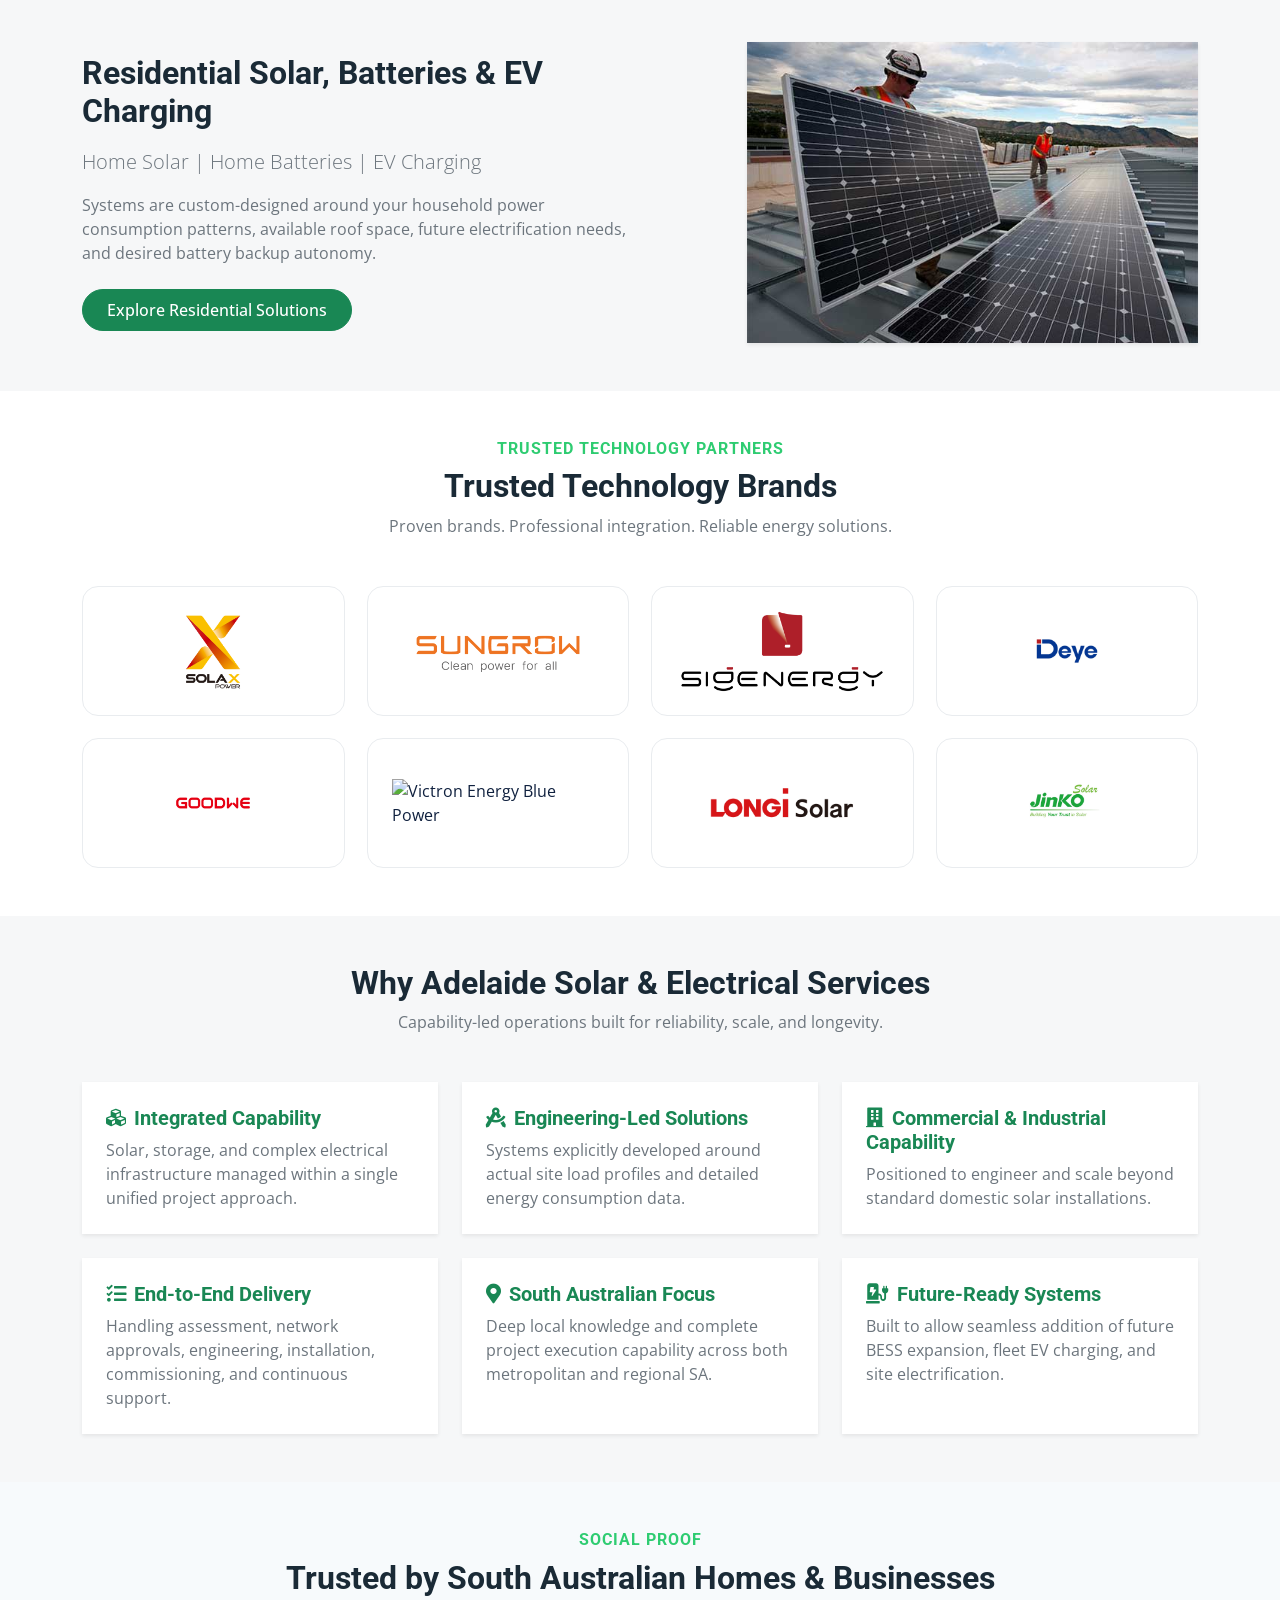
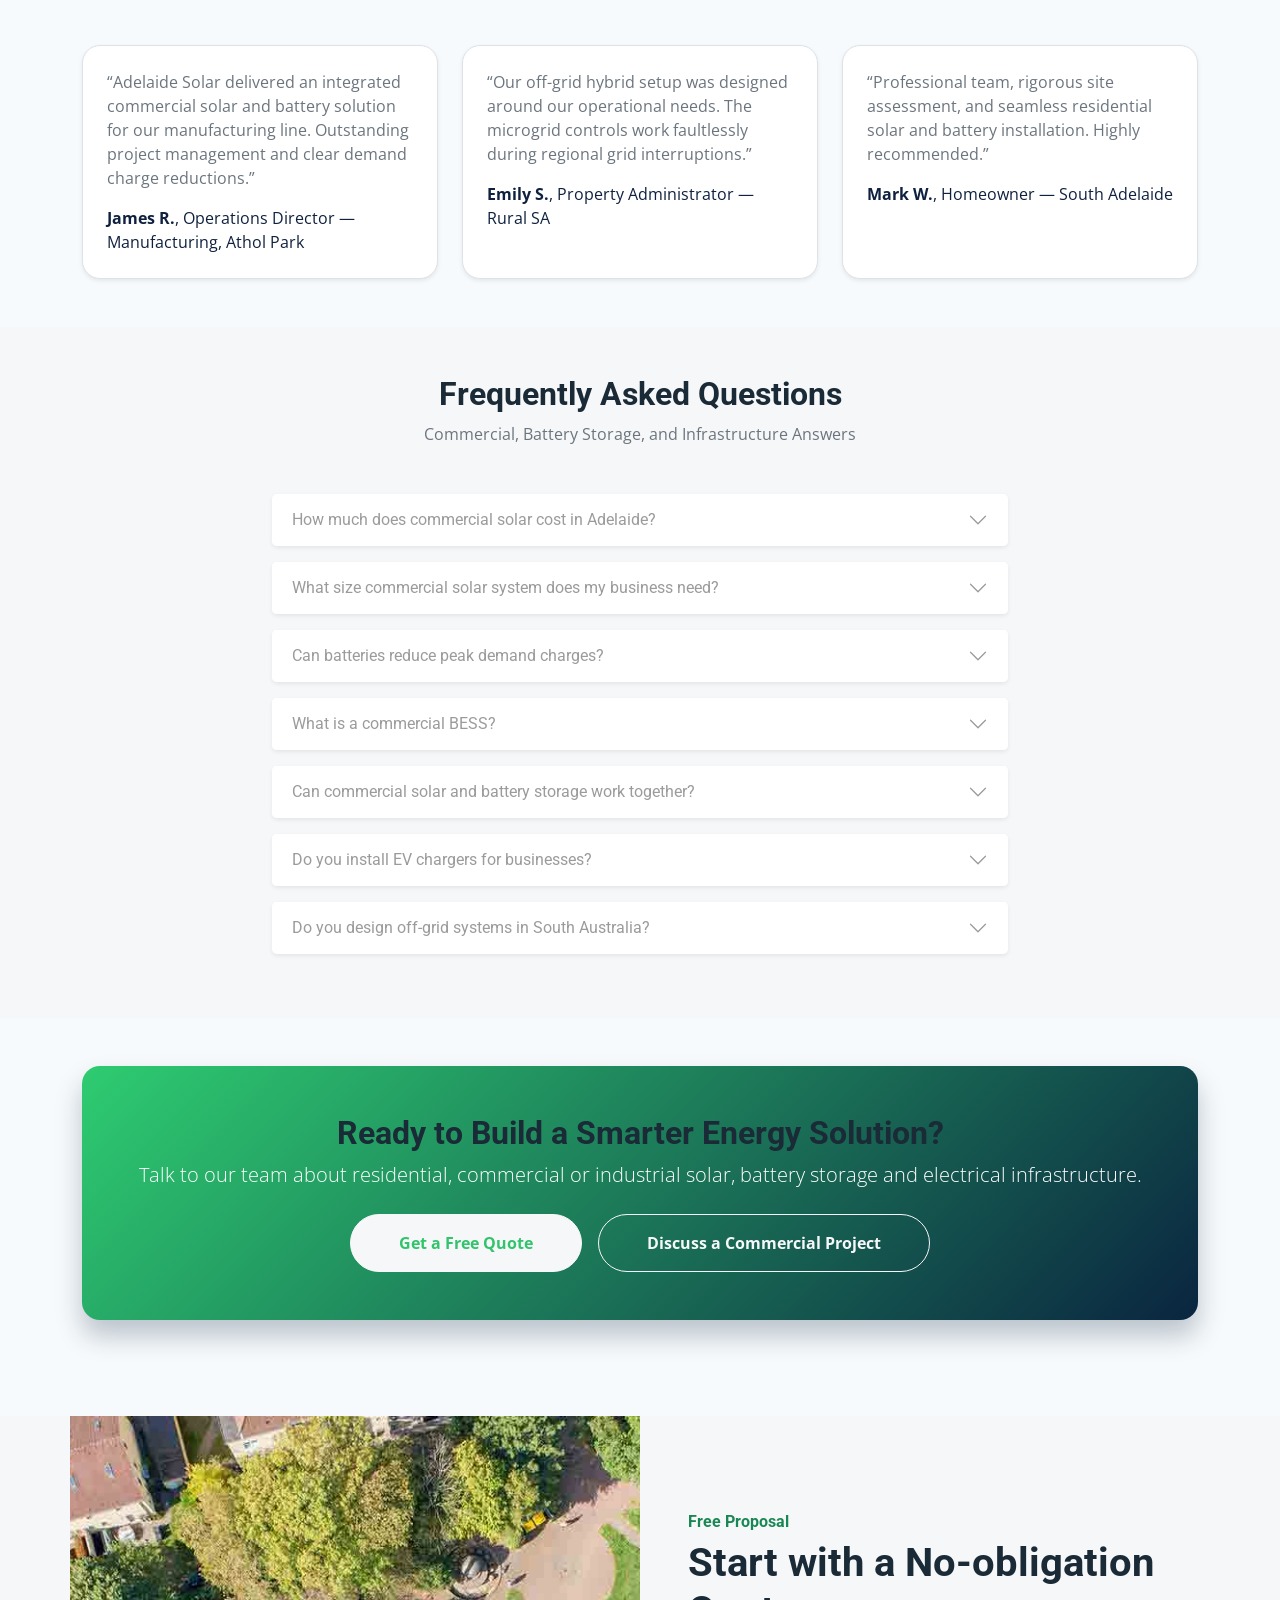
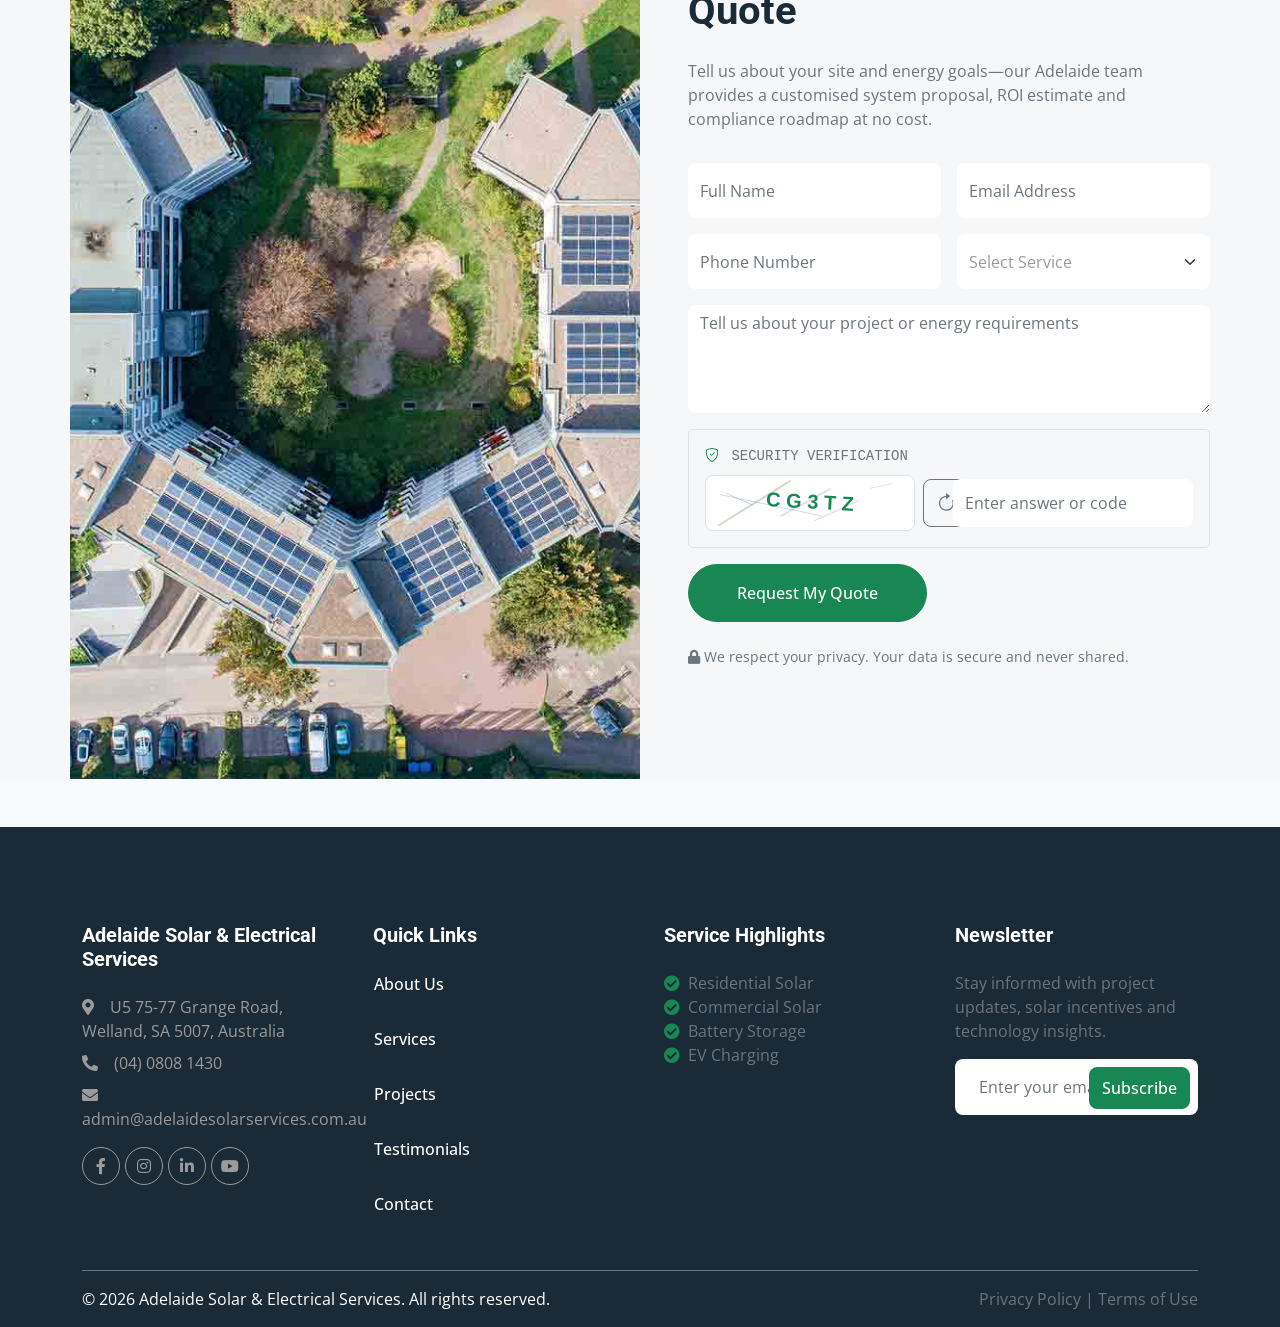
==== commit e5e13fe1: "email service" ====
--- a/index.html
+++ b/index.html
@@ -88,7 +88,9 @@
                         <li class="mb-2"><i class="fas fa-check-circle text-success me-2"></i>Full commercial and
                             industrial compliance and safety engineering</li>
                     </ul>
-                    <a href="https://adelaidesolarservices.com.au/#contact" onclick="closeModalAndOpenContact(event, this.href);" class="btn btn-success rounded-pill py-3 px-5">About Us</a>
+                    <a href="https://adelaidesolarservices.com.au/#contact"
+                        onclick="closeModalAndOpenContact(event, this.href);"
+                        class="btn btn-success rounded-pill py-3 px-5">About Us</a>
                 </div>
 
                 <!-- Right Images Section (30% on desktop: col-lg-4, 100% on mobile: col-12) -->
@@ -927,7 +929,9 @@
                             <a href="#" class="btn btn-outline-primary btn-sm">Electrical Infrastructure</a>
                         </div>
 
-                        <a href="https://adelaidesolarservices.com.au/#contact" onclick="closeModalAndOpenContact(event, this.href);" class="btn btn-primary rounded-pill py-3 px-5">Explore Commercial &
+                        <a href="https://adelaidesolarservices.com.au/#contact"
+                            onclick="closeModalAndOpenContact(event, this.href);"
+                            class="btn btn-primary rounded-pill py-3 px-5">Explore Commercial &
                             Industrial</a>
                     </div>
                 </div>
@@ -969,7 +973,9 @@
                         <span class="border rounded px-2 py-1 text-muted small">Energy Management</span>
                     </div>
 
-                    <a href="https://adelaidesolarservices.com.au/#contact" onclick="closeModalAndOpenContact(event, this.href);" class="btn btn-success rounded-pill py-3 px-4">Request a Commercial Energy
+                    <a href="https://adelaidesolarservices.com.au/#contact"
+                        onclick="closeModalAndOpenContact(event, this.href);"
+                        class="btn btn-success rounded-pill py-3 px-4">Request a Commercial Energy
                         Assessment</a>
                 </div>
                 <div class="col-lg-6">
@@ -1095,7 +1101,9 @@
                     <p class="lead text-muted">Home Solar | Home Batteries | EV Charging</p>
                     <p class="text-muted">Systems are custom-designed around your household power consumption patterns,
                         available roof space, future electrification needs, and desired battery backup autonomy.</p>
-                    <a href="https://adelaidesolarservices.com.au/#contact" onclick="closeModalAndOpenContact(event, this.href);" class="btn btn-success rounded-pill px-4 py-2 mt-2">Explore Residential
+                    <a href="https://adelaidesolarservices.com.au/#contact"
+                        onclick="closeModalAndOpenContact(event, this.href);"
+                        class="btn btn-success rounded-pill px-4 py-2 mt-2">Explore Residential
                         Solutions</a>
                 </div>
                 <div class="col-lg-5 mt-4 mt-lg-0">
@@ -1380,7 +1388,9 @@
                     <a href="https://salesagent.greensketch.ai/au?code=1baecd21-4063-4b92-9b70-7cae220183bb"
                         target="_blank" rel="noopener"
                         class="btn btn-light text-primary rounded-pill px-5 py-3 fw-bold">Get a Free Quote</a>
-                    <a href="https://adelaidesolarservices.com.au/#contact" onclick="closeModalAndOpenContact(event, this.href);" class="btn btn-outline-light rounded-pill px-5 py-3 fw-bold">Discuss a Commercial
+                    <a href="https://adelaidesolarservices.com.au/#contact"
+                        onclick="closeModalAndOpenContact(event, this.href);"
+                        class="btn btn-outline-light rounded-pill px-5 py-3 fw-bold">Discuss a Commercial
                         Project</a>
                 </div>
             </div>
@@ -1424,12 +1434,17 @@
                         <h1 class="mb-4">Start with a No-obligation Quote</h1>
                         <p class="mb-4 pb-2 text-muted">Tell us about your site and energy goals—our Adelaide team
                             provides a customised system proposal, ROI estimate and compliance roadmap at no cost.</p>
-                        <form id="quoteForm" aria-label="Request a quote form">
+
+                        <form id="quoteForm" aria-label="Request a quote form" novalidate>
                             <div class="row g-3">
+                                <!-- Honeypot field (hidden from legitimate users, tricks bots) -->
+                                <div style="display:none;" aria-hidden="true">
+                                    <label for="website">Leave this empty</label>
+                                    <input type="text" id="website" name="website" tabindex="-1" autocomplete="off">
+                                </div>
+
                                 <div class="col-12 col-sm-6">
                                     <label class="form-label visually-hidden" for="quote-name">Name</label>
-                                    <input type="text" id="website" name="website" autocomplete="off"
-                                        style="display:none">
                                     <input id="quote-name" name="name" type="text" class="form-control border-0"
                                         placeholder="Full Name" style="height:55px;" required>
                                 </div>
@@ -1467,13 +1482,47 @@
                                         required></textarea>
                                 </div>
 
+                                <!-- ADDED: Anti-Spam Canvas CAPTCHA Row -->
+                                <div class="col-12">
+                                    <div class="p-3 bg-light rounded-3 border">
+                                        <label
+                                            class="form-label text-secondary small font-monospace text-uppercase fw-semibold mb-2 d-block">
+                                            <i class="bi bi-shield-check me-1 text-success"></i> Security Verification
+                                        </label>
+                                        <div class="row g-2 align-items-center">
+                                            <div class="col-12 col-sm-6">
+                                                <div class="d-flex align-items-center gap-2">
+                                                    <div
+                                                        class="bg-white rounded border flex-grow-1 p-1 d-flex align-items-center justify-center">
+                                                        <canvas id="quoteCaptchaCanvas" width="200" height="46"
+                                                            style="cursor:pointer;"
+                                                            title="Click to refresh CAPTCHA"></canvas>
+                                                    </div>
+                                                    <button type="button" id="refreshQuoteCaptcha"
+                                                        class="btn btn-outline-secondary" style="height:48px;"
+                                                        title="Refresh CAPTCHA">
+                                                        <i class="bi bi-arrow-clockwise fs-5"></i>
+                                                    </button>
+                                                </div>
+                                            </div>
+                                            <div class="col-12 col-sm-6">
+                                                <label for="quote-captcha" class="visually-hidden">Enter CAPTCHA
+                                                    Code</label>
+                                                <input type="text" id="quote-captcha" name="captcha"
+                                                    class="form-control border-0" placeholder="Enter answer or code"
+                                                    style="height:48px;" required autocomplete="off">
+                                            </div>
+                                        </div>
+                                    </div>
+                                </div>
+
                                 <div class="col-12">
                                     <button class="btn btn-success rounded-pill py-3 px-5" type="submit">
                                         Request My Quote
                                     </button>
                                 </div>
-                                <div id="quoteResult" class="alert mt-3 d-none" role="alert">
-                                </div>
+
+                                <div id="quoteResult" class="alert mt-3 d-none" role="alert"></div>
                             </div>
                         </form>
                         <p class="mt-4 text-muted small"><i class="fas fa-lock me-1"></i>We respect your privacy. Your
@@ -1481,6 +1530,7 @@
                     </div>
                 </div>
             </div>
+        </div>
         </div>
     </section>
     <!-- Quote End -->
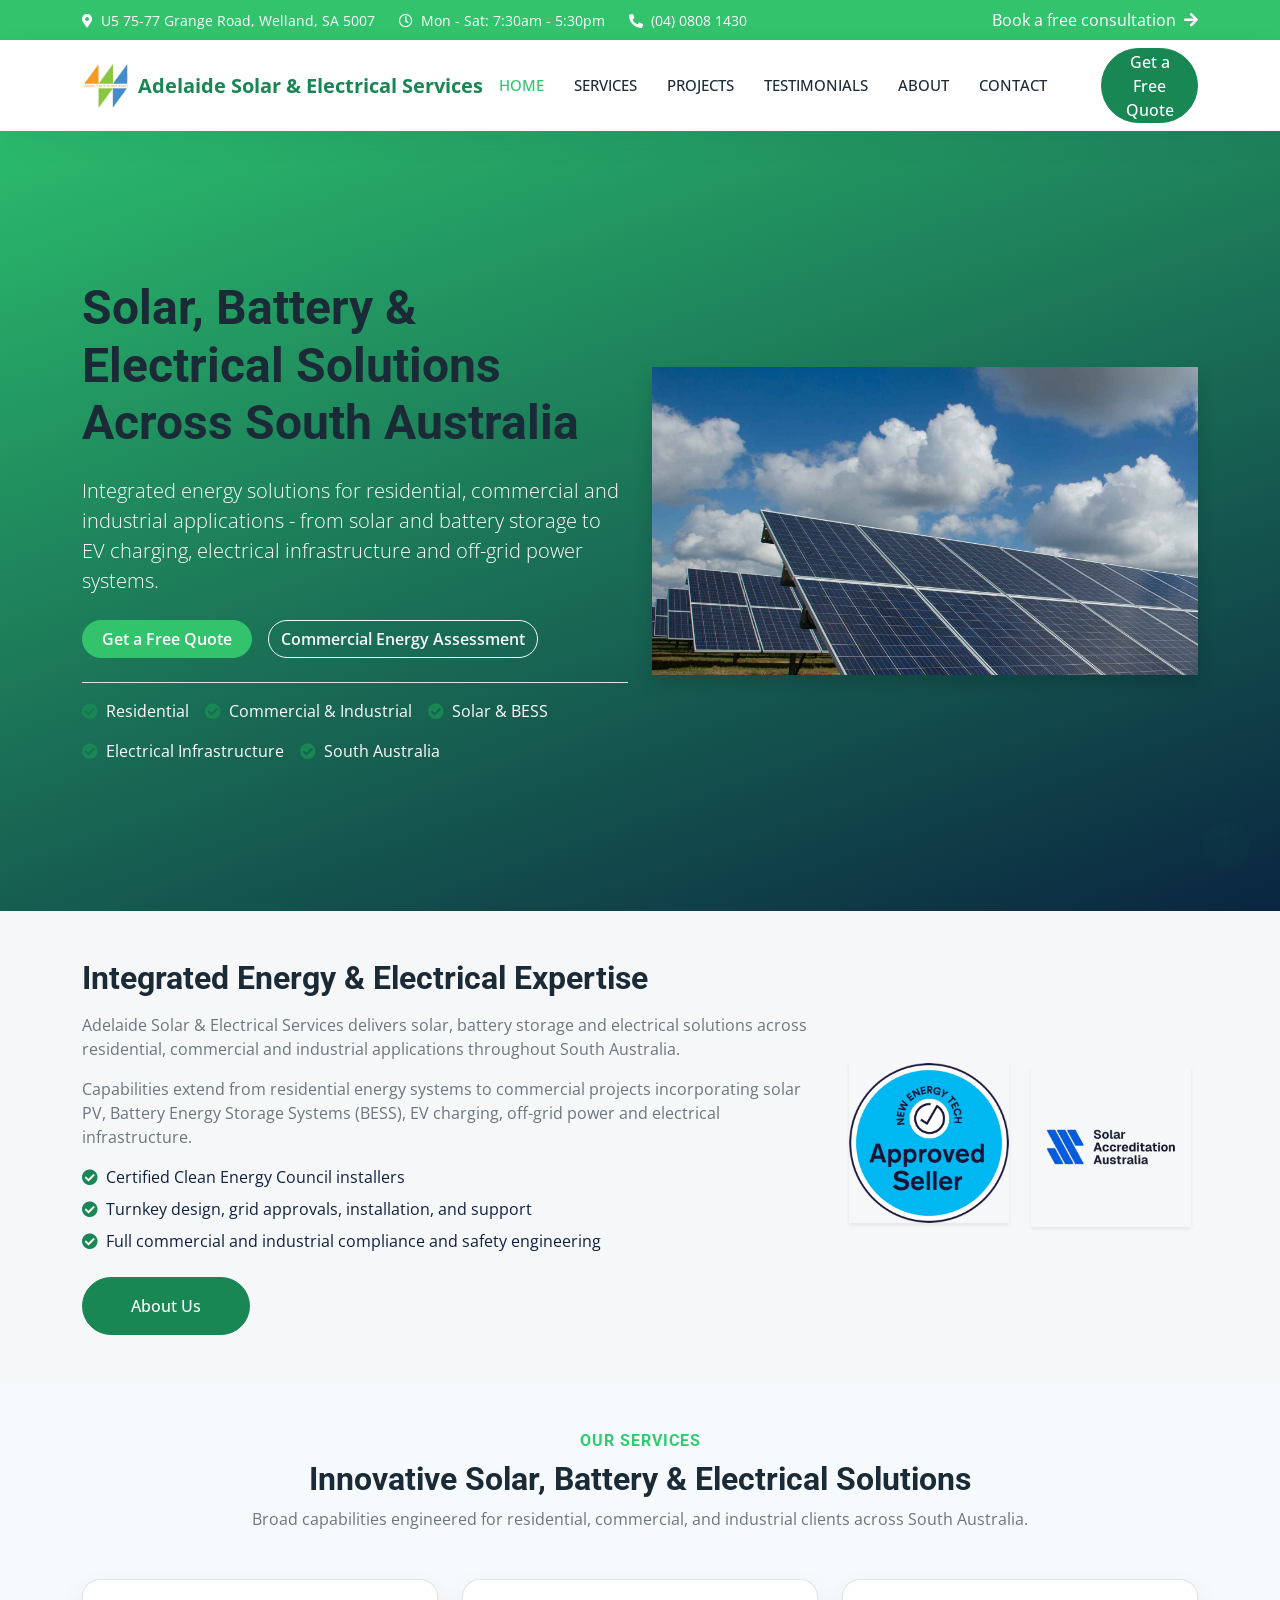
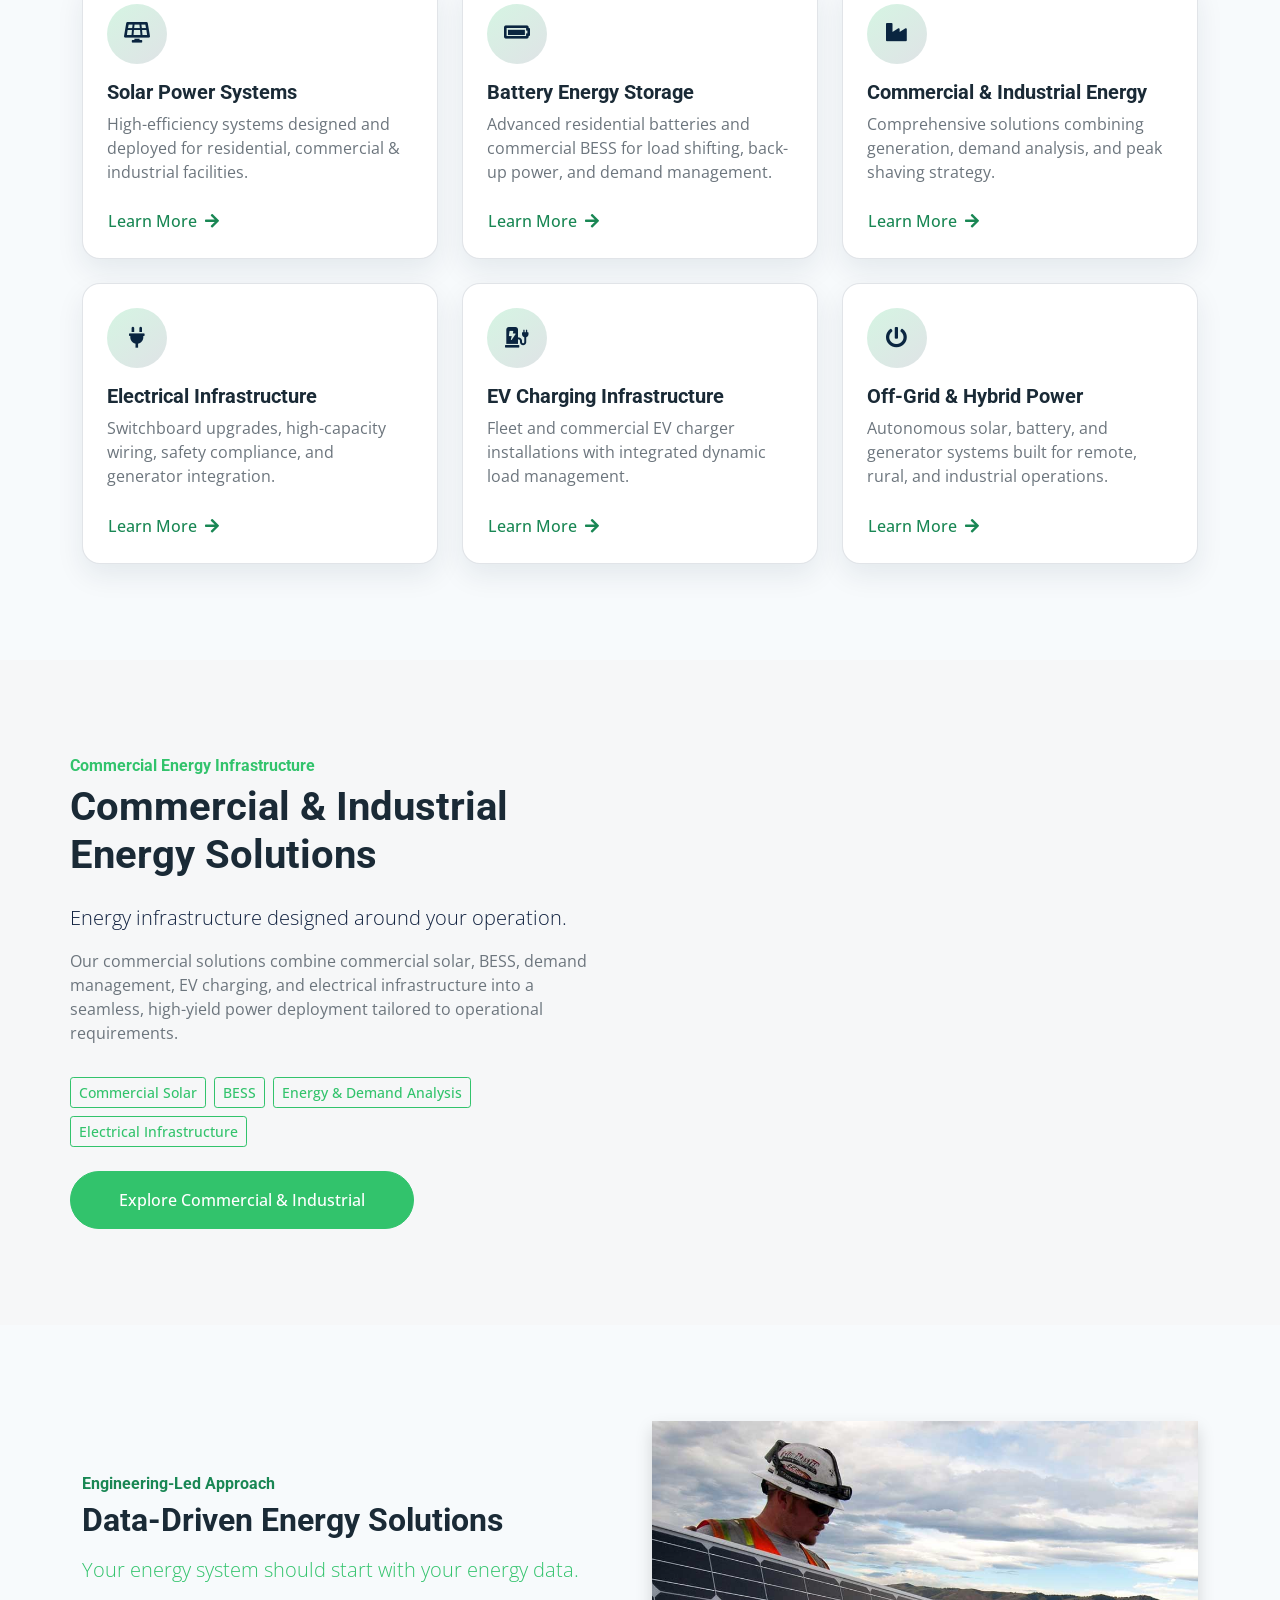
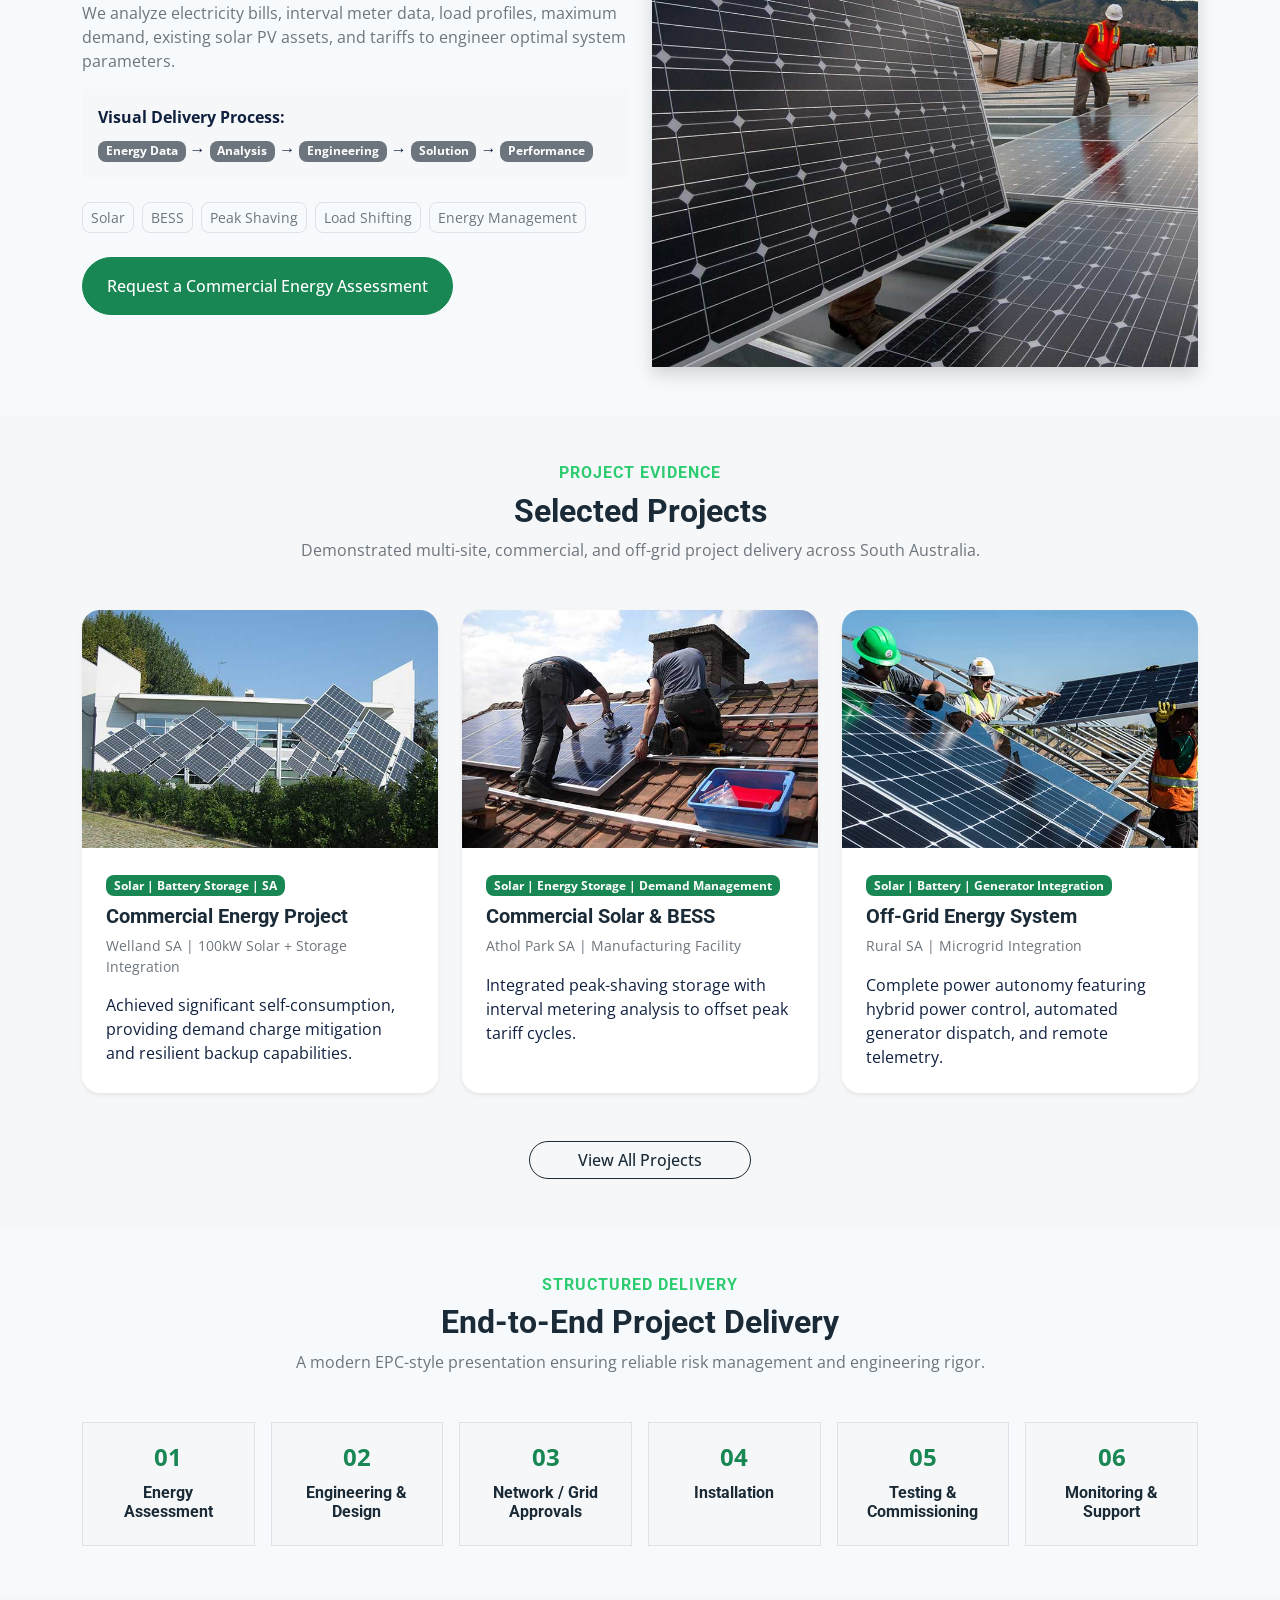
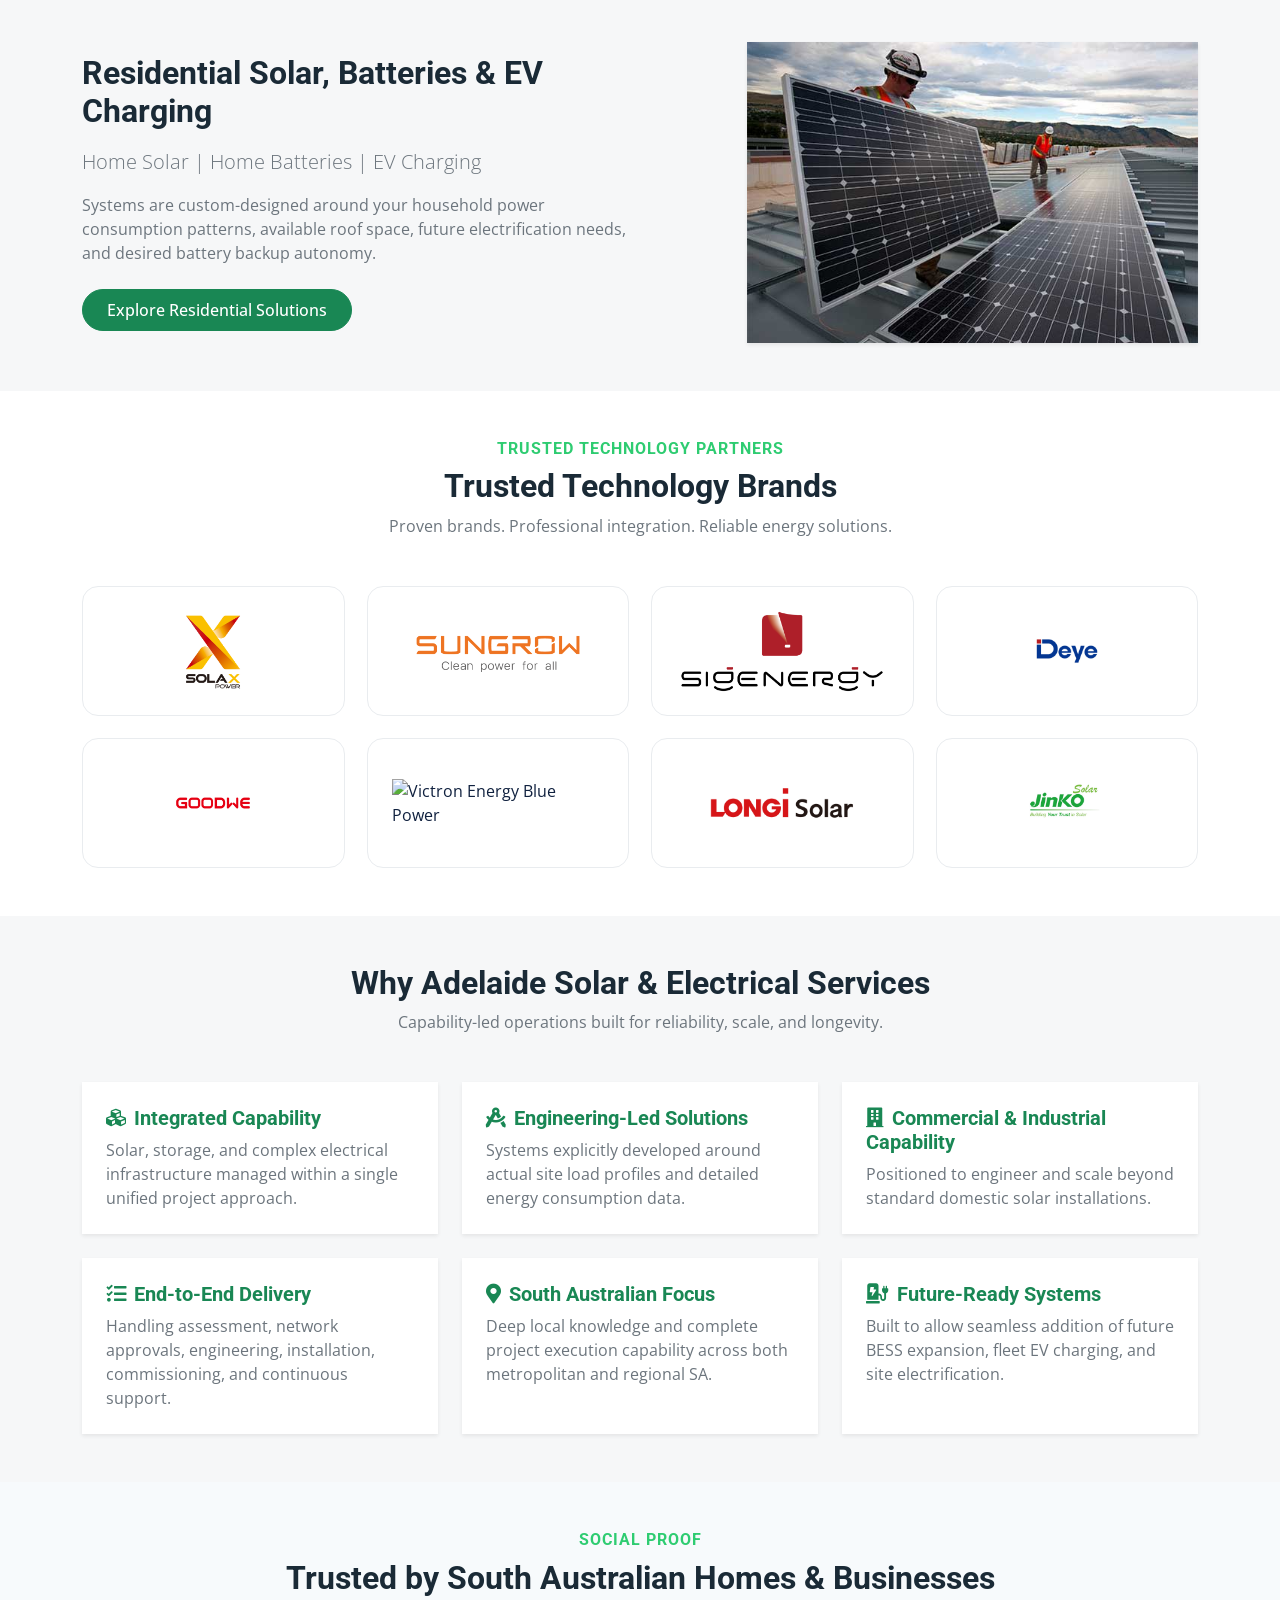
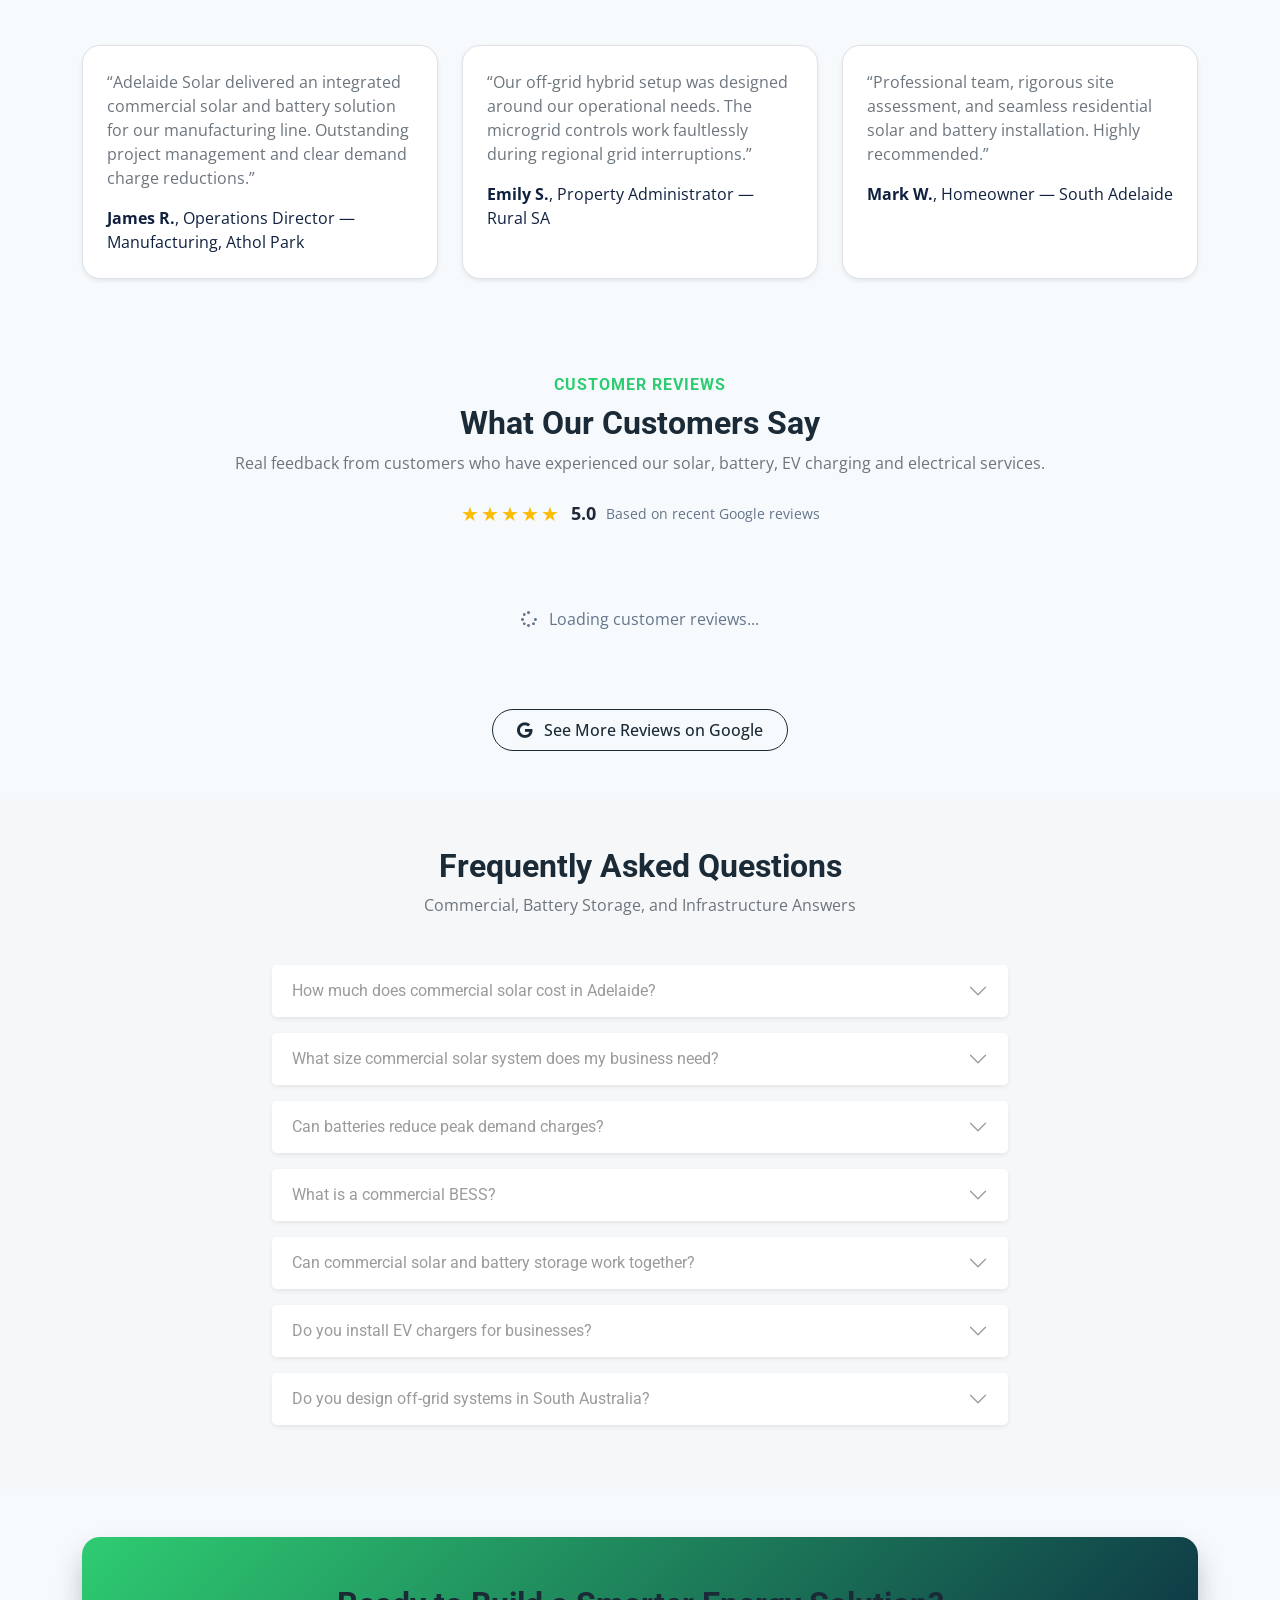
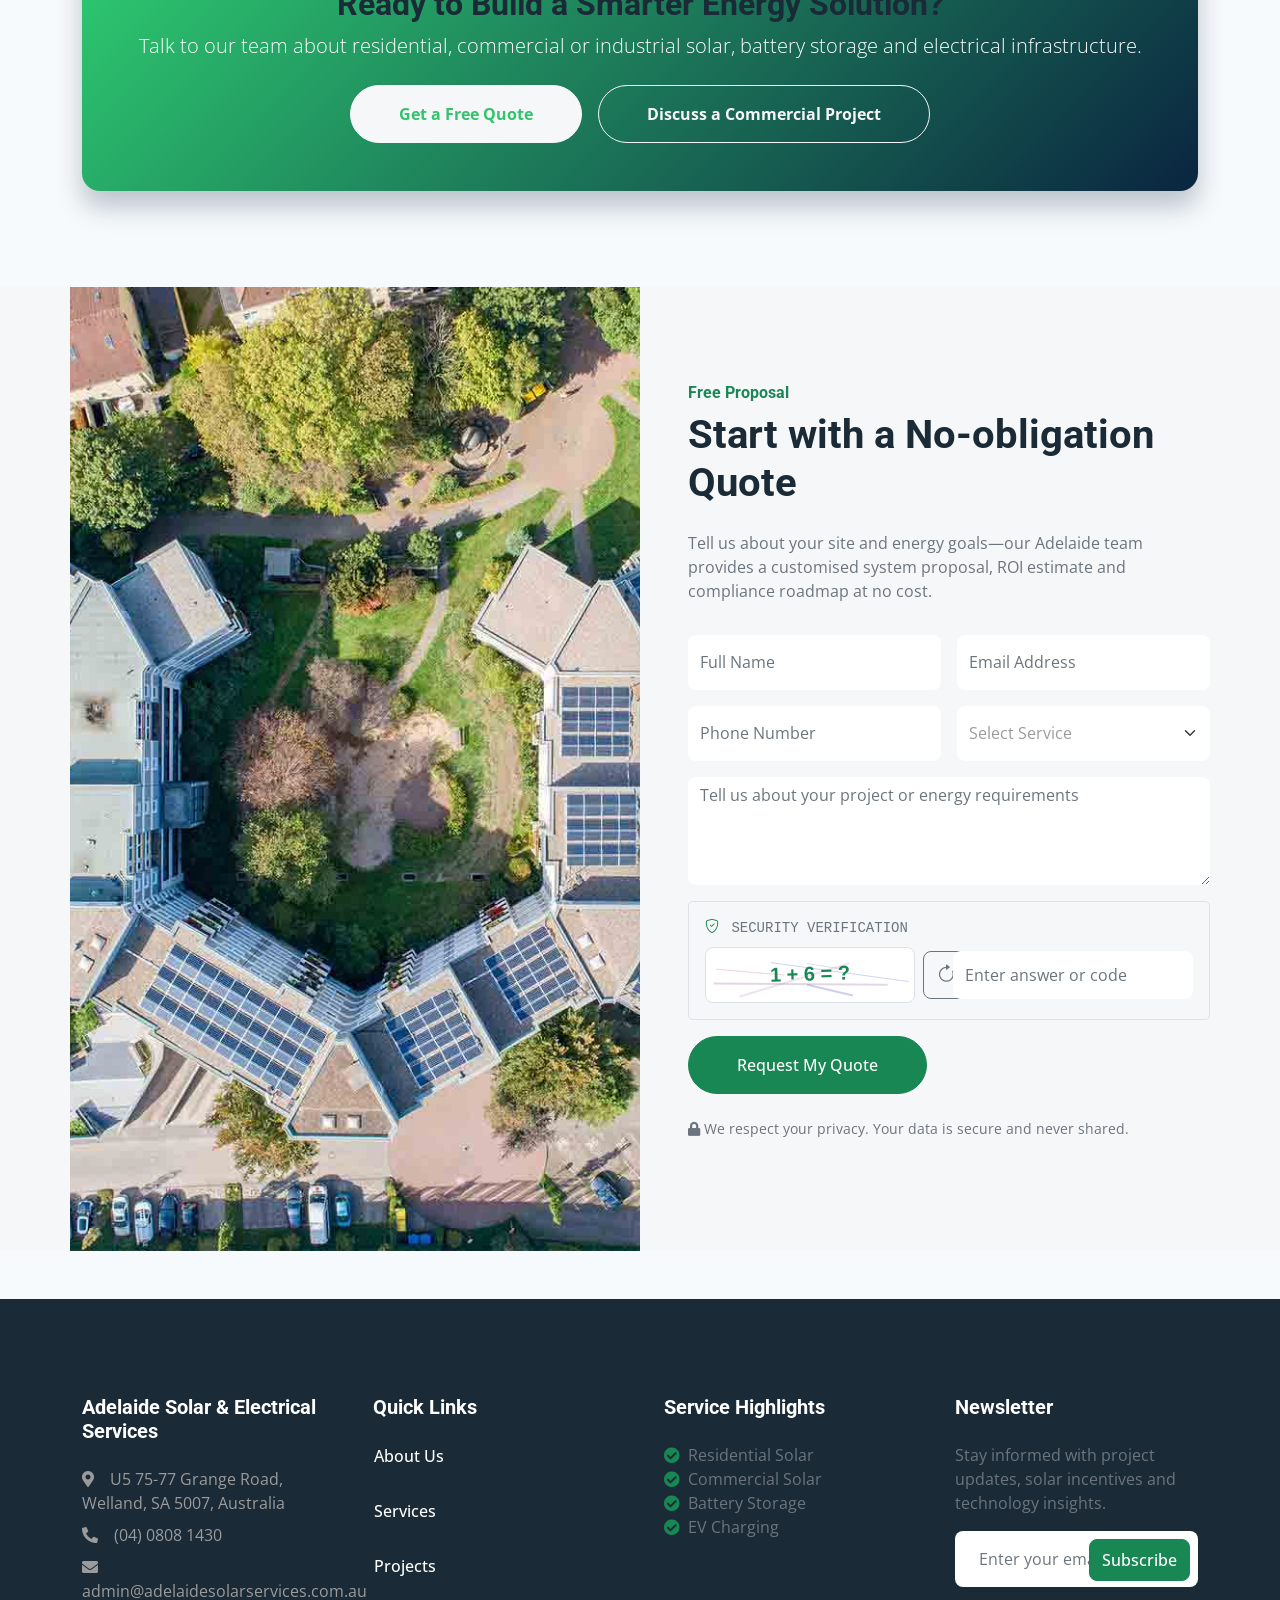
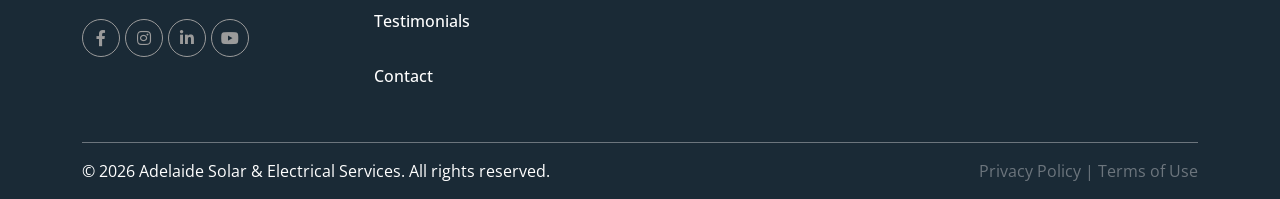
==== commit 5a051993: "reviews" ====
--- a/index.html
+++ b/index.html
@@ -1256,6 +1256,34 @@
                     </div>
                 </div>
             </div>
+        </div>
+    </section>
+
+    <!-- 12. Google Reviews / Customer Social Proof -->
+    <section id="google-reviews" class="container-xxl py-5 google-reviews-section">
+        <div class="container"> <!-- Section Heading -->
+            <div class="text-center mb-5">
+                <div class="section-title">
+                    <h6>Customer Reviews</h6>
+                </div>
+                <h2 class="fw-bold">What Our Customers Say</h2>
+                <p class="text-muted mb-3"> Real feedback from customers who have experienced our solar, battery, EV
+                    charging and electrical services. </p> <!-- Rating Summary -->
+                <div class="google-rating-summary">
+                    <div class="google-rating-stars" id="google-rating-stars"> ★★★★★ </div> <span
+                        class="google-rating-value" id="google-rating-value"> 5.0 </span> <span
+                        class="google-rating-label"> Based on recent Google reviews </span>
+                </div>
+            </div> <!-- Reviews -->
+            <div id="reviews-container" class="row g-4">
+                <div class="col-12 text-center">
+                    <div class="reviews-loading"> <i class="fas fa-spinner fa-spin me-2"></i> Loading customer
+                        reviews... </div>
+                </div>
+            </div> <!-- Google CTA -->
+            <div class="text-center mt-5"> <a href="#" id="google-reviews-link" target="_blank"
+                    rel="noopener noreferrer" class="btn btn-outline-dark rounded-pill px-4 py-2"> <i
+                        class="fab fa-google me-2"></i> See More Reviews on Google </a> </div>
         </div>
     </section>
 
@@ -1555,7 +1583,7 @@
     <!-- Template Javascript -->
     <script src="js/main.js"></script>
     <script src="https://www.google.com/recaptcha/api.js?render=6LdmlWEtAAAAAJTSnVYo4nhXiWupAvw7LisPub1X"></script>
-    <script src="js/recaptcha.js"></script>
+    <script src="js/reviews.js"></script>
 </body>
 
 </html>
--- a/css/style.css
+++ b/css/style.css
@@ -512,6 +512,195 @@
     }
 }
 
+```css
+/* =========================================================
+   GOOGLE REVIEWS SECTION
+   ========================================================= */
+
+.google-reviews-section {
+    background: #ffffff;
+}
+
+.google-rating-summary {
+    display: inline-flex;
+    align-items: center;
+    justify-content: center;
+    gap: 10px;
+    flex-wrap: wrap;
+    margin-top: 8px;
+}
+
+.google-rating-stars {
+    font-size: 1.25rem;
+    letter-spacing: 2px;
+    color: #fbbc04;
+}
+
+.google-rating-value {
+    font-size: 1.1rem;
+    font-weight: 700;
+    color: #1f2937;
+}
+
+.google-rating-label {
+    color: #64748b;
+    font-size: 0.9rem;
+}
+
+
+/* Review Card */
+
+.google-review-card {
+    background: #ffffff;
+    border: 1px solid #e5e7eb;
+    border-radius: 18px;
+    padding: 24px;
+    box-shadow: 0 6px 20px rgba(15, 23, 42, 0.06);
+    display: flex;
+    flex-direction: column;
+    transition: all 0.25s ease;
+}
+
+.google-review-card:hover {
+    transform: translateY(-5px);
+    box-shadow: 0 12px 30px rgba(15, 23, 42, 0.10);
+}
+
+
+/* Reviewer Header */
+
+.review-card-header {
+    display: flex;
+    align-items: center;
+    justify-content: space-between;
+    gap: 15px;
+    margin-bottom: 18px;
+}
+
+.reviewer-info {
+    display: flex;
+    align-items: center;
+    gap: 12px;
+    min-width: 0;
+}
+
+.reviewer-avatar {
+    width: 46px;
+    height: 46px;
+    min-width: 46px;
+    border-radius: 50%;
+    background: #f1f5f9;
+    display: flex;
+    align-items: center;
+    justify-content: center;
+    font-weight: 700;
+    font-size: 1rem;
+    color: #334155;
+}
+
+.reviewer-name {
+    display: block;
+    color: #1e293b;
+    font-size: 0.95rem;
+    margin-bottom: 2px;
+}
+
+.review-source {
+    color: #94a3b8;
+    font-size: 0.75rem;
+}
+
+.review-rating {
+    color: #fbbc04;
+    font-size: 0.95rem;
+    letter-spacing: 1px;
+    white-space: nowrap;
+}
+
+
+/* Review Content */
+
+.review-text-wrapper {
+    flex-grow: 1;
+}
+
+.review-text {
+    color: #475569;
+    font-size: 0.95rem;
+    line-height: 1.7;
+    margin-bottom: 10px;
+    white-space: pre-line;
+}
+
+.review-truncated {
+    display: -webkit-box;
+    -webkit-line-clamp: 7;
+    -webkit-box-orient: vertical;
+    overflow: hidden;
+}
+
+.review-expanded {
+    display: block;
+    -webkit-line-clamp: unset;
+}
+
+.review-read-more {
+    background: none;
+    border: none;
+    padding: 0;
+    color: #198754;
+    font-weight: 600;
+    font-size: 0.85rem;
+    cursor: pointer;
+}
+
+.review-read-more:hover {
+    text-decoration: underline;
+}
+
+
+/* Footer */
+
+.review-card-footer {
+    border-top: 1px solid #f1f5f9;
+    padding-top: 14px;
+    margin-top: 15px;
+}
+
+.review-card-footer small {
+    color: #94a3b8;
+}
+
+
+/* Loading */
+
+.reviews-loading {
+    color: #64748b;
+    padding: 30px;
+}
+
+
+/* Mobile */
+
+@media (max-width: 767px) {
+
+    .google-review-card {
+        padding: 20px;
+    }
+
+    .google-rating-summary {
+        flex-direction: column;
+        gap: 3px;
+    }
+
+    .review-card-header {
+        align-items: flex-start;
+    }
+
+}
+```
+
+
 /* 7. Footer */
 .footer {
     background: #0a2540;
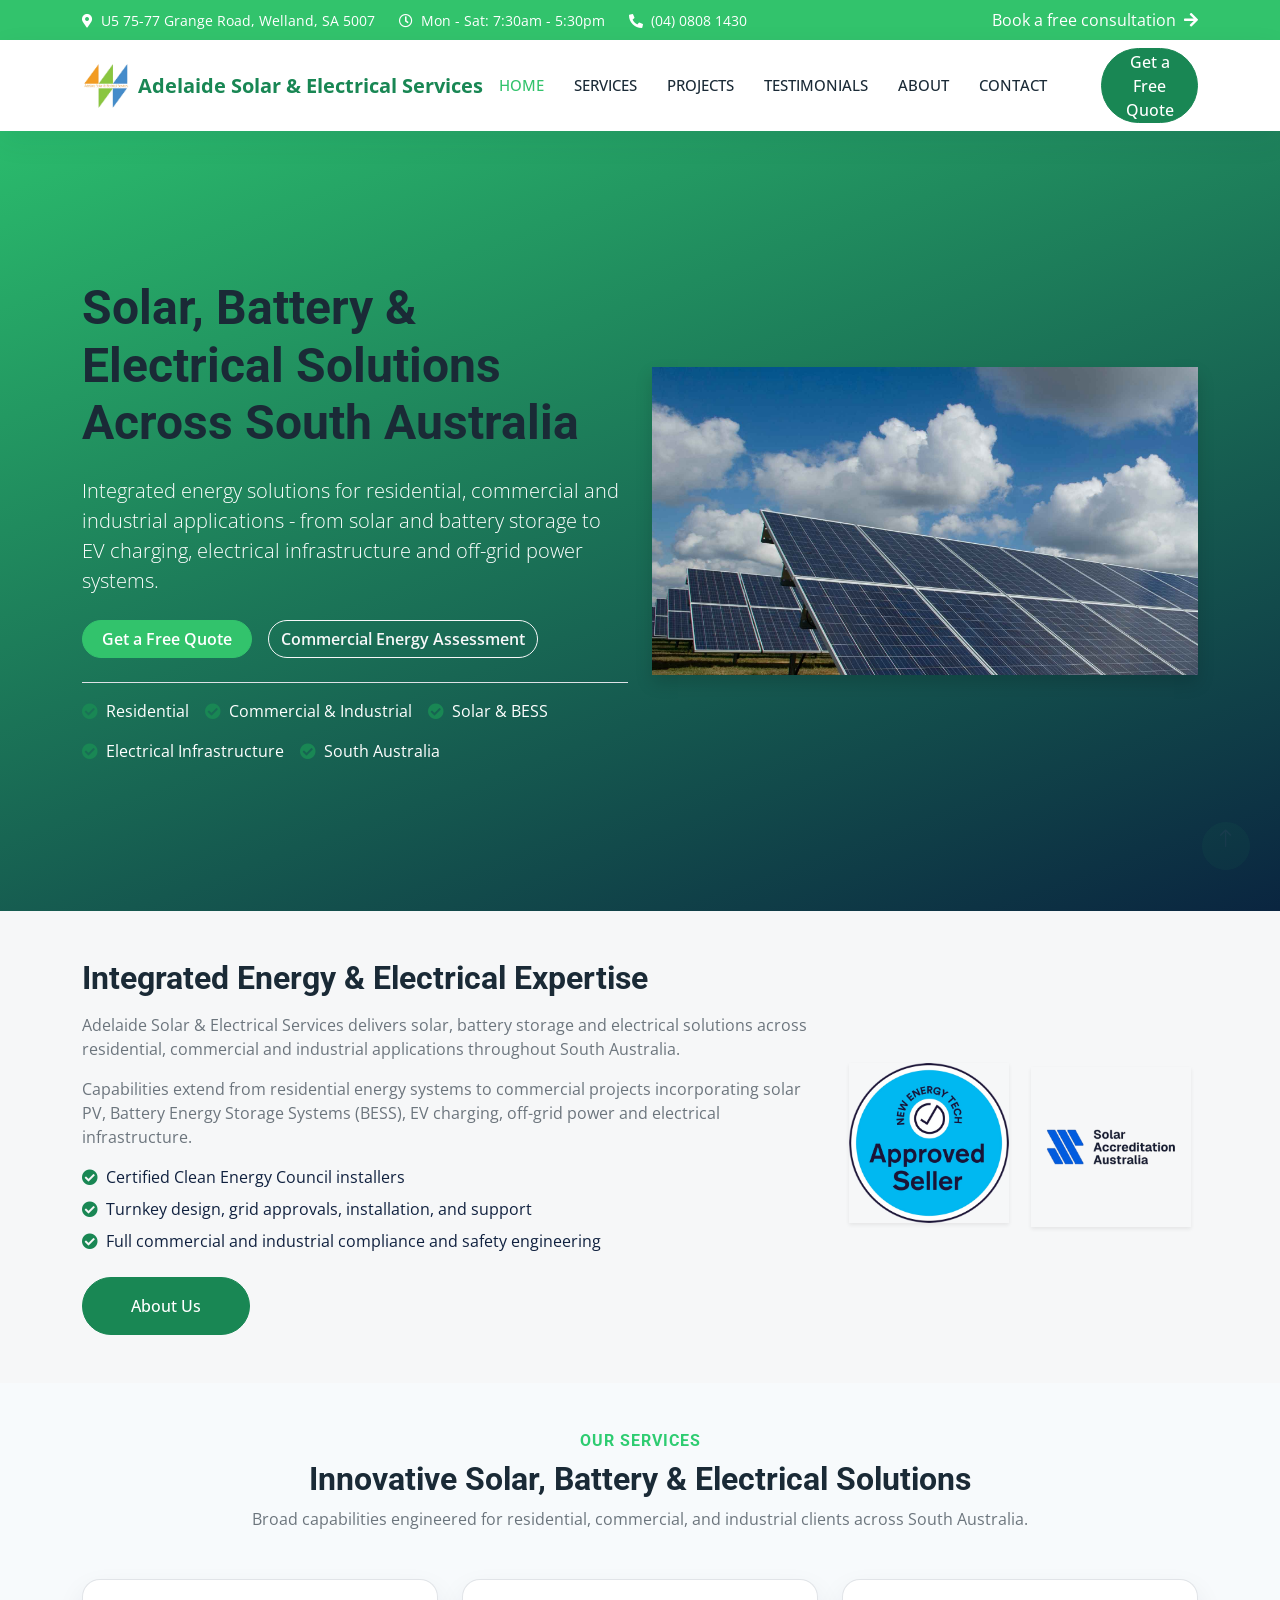
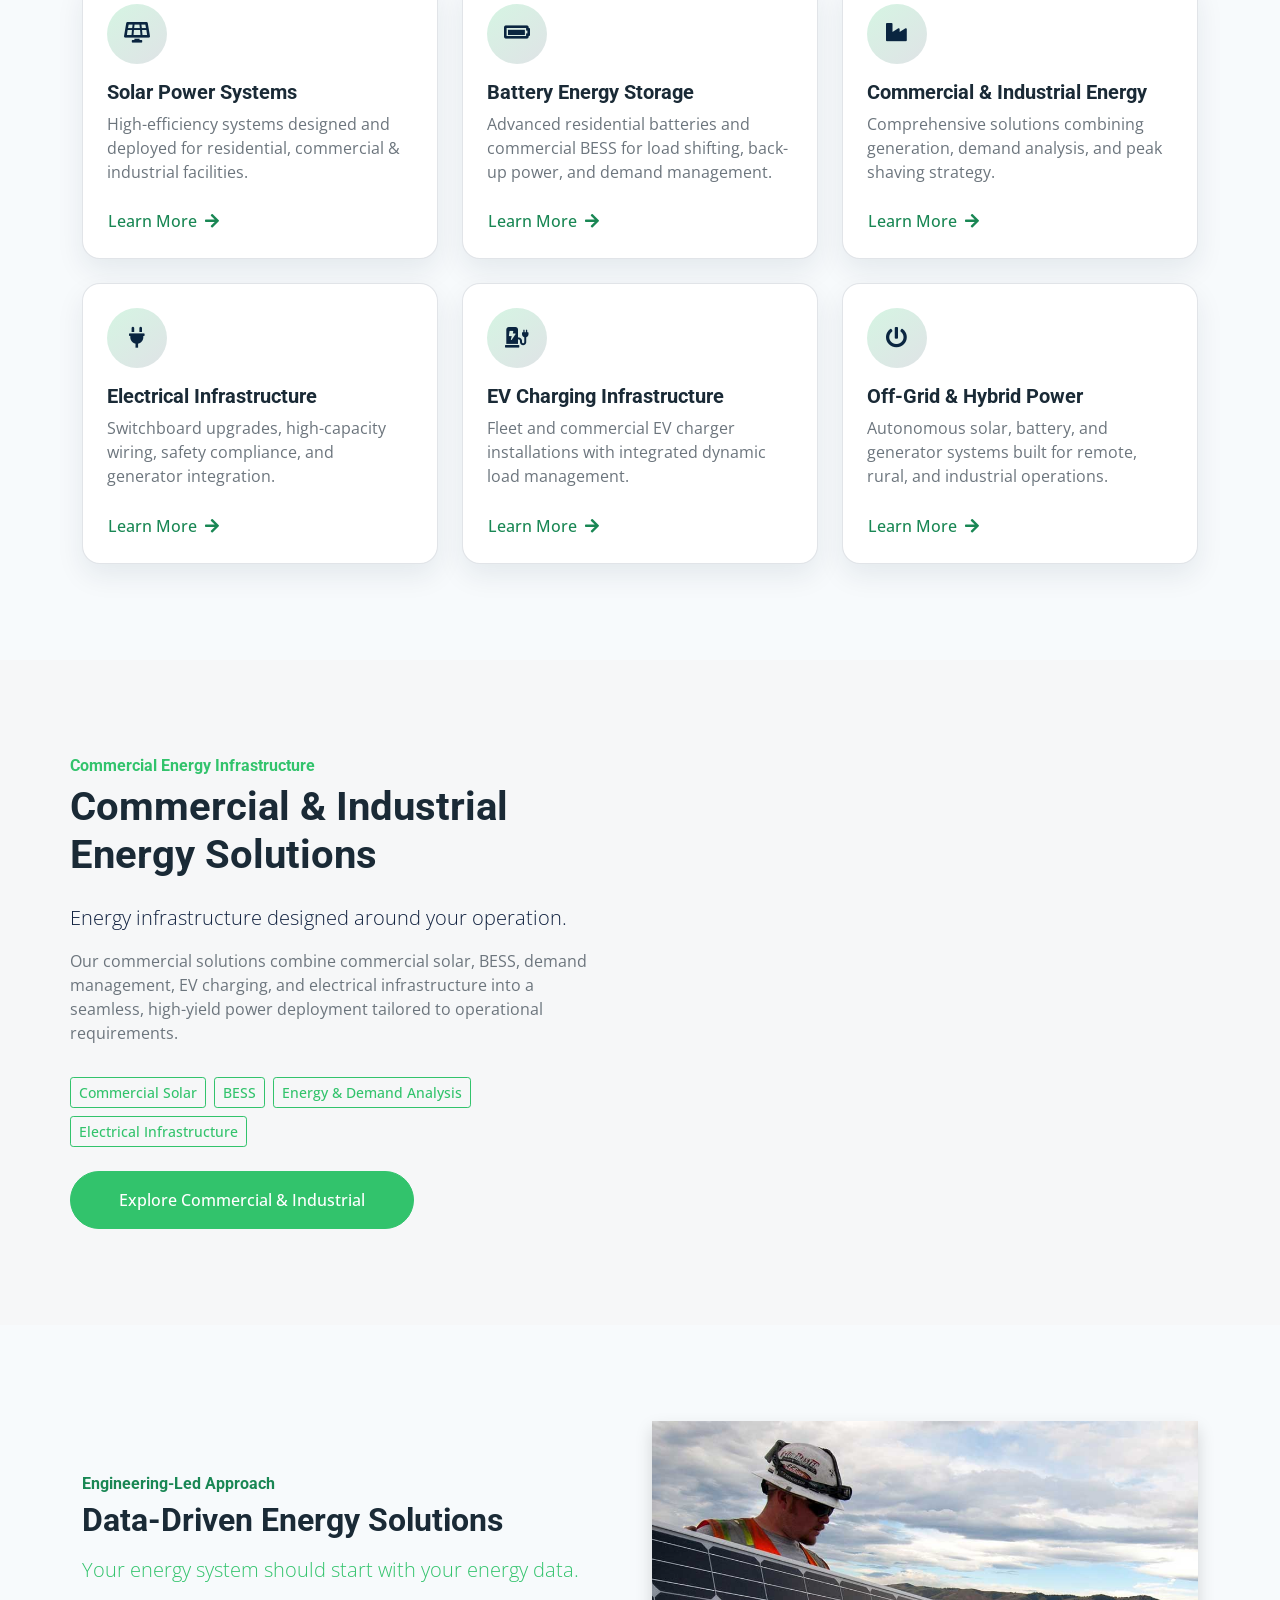
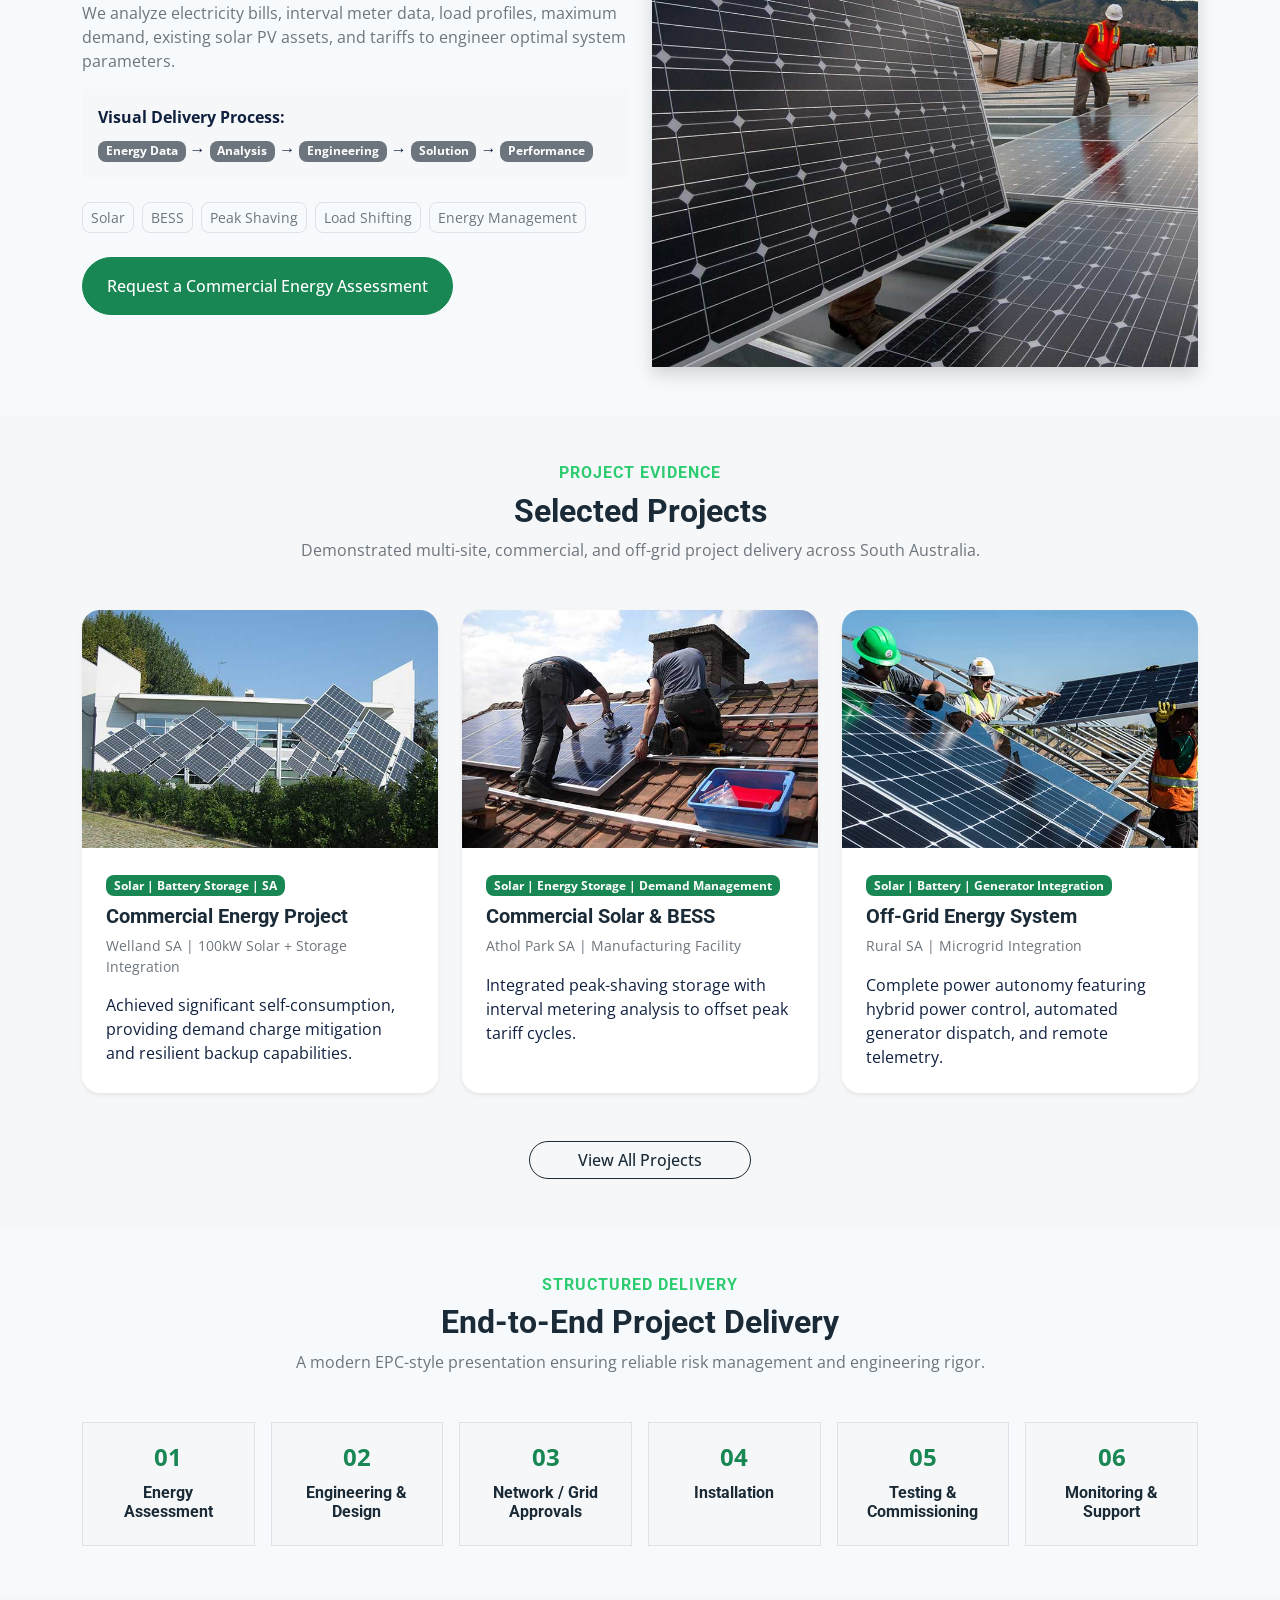
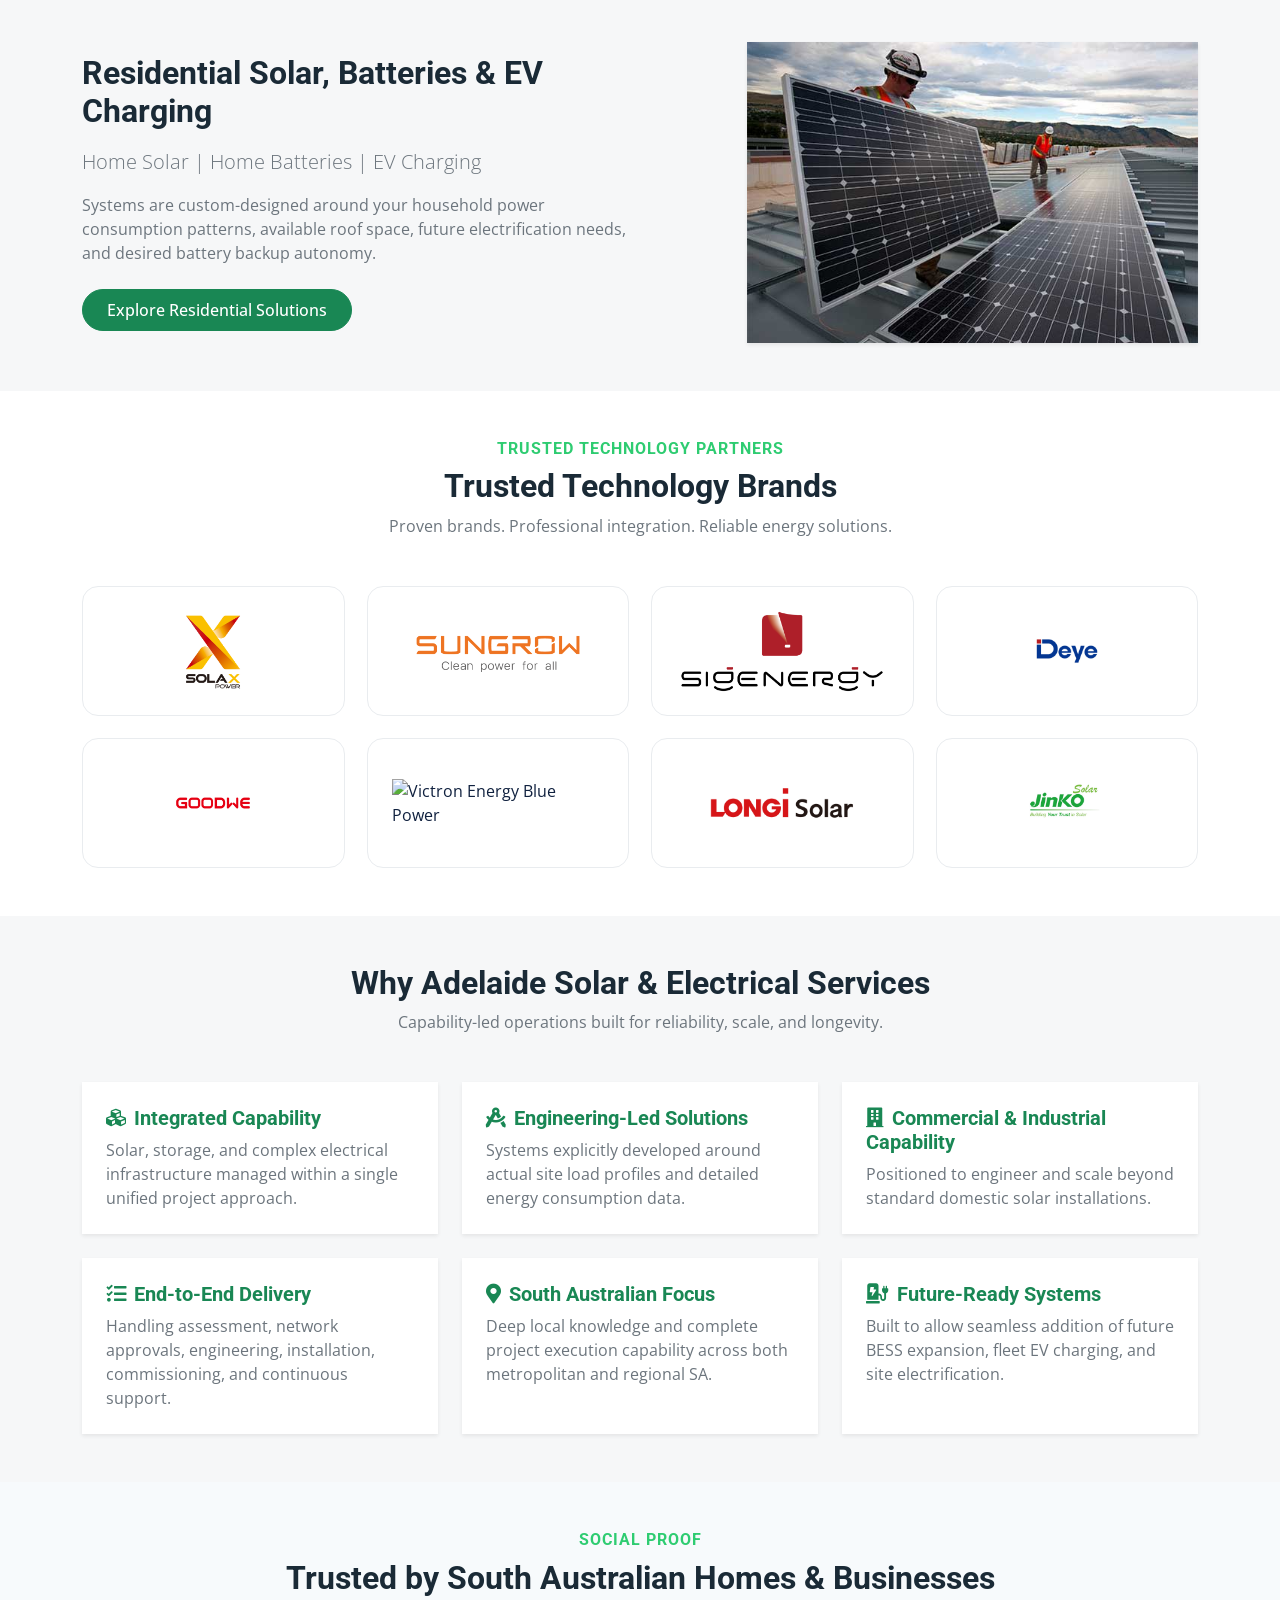
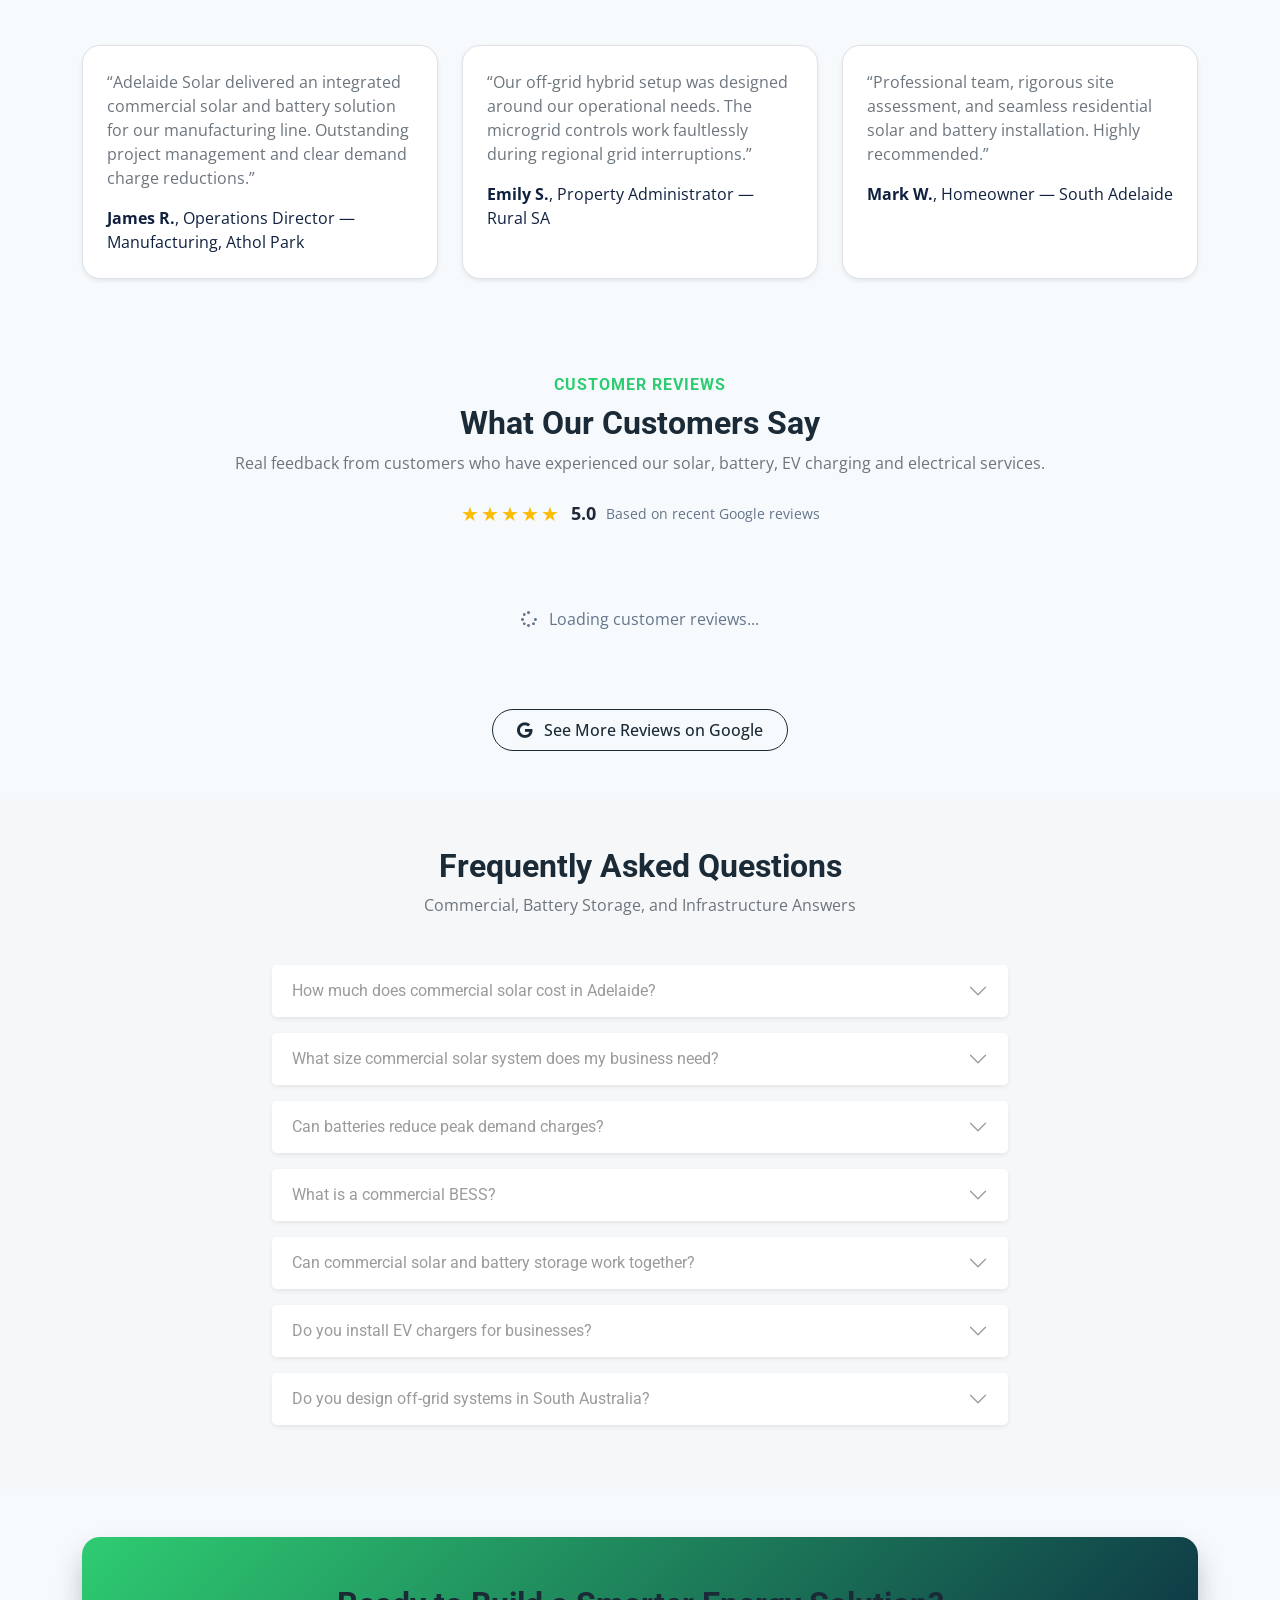
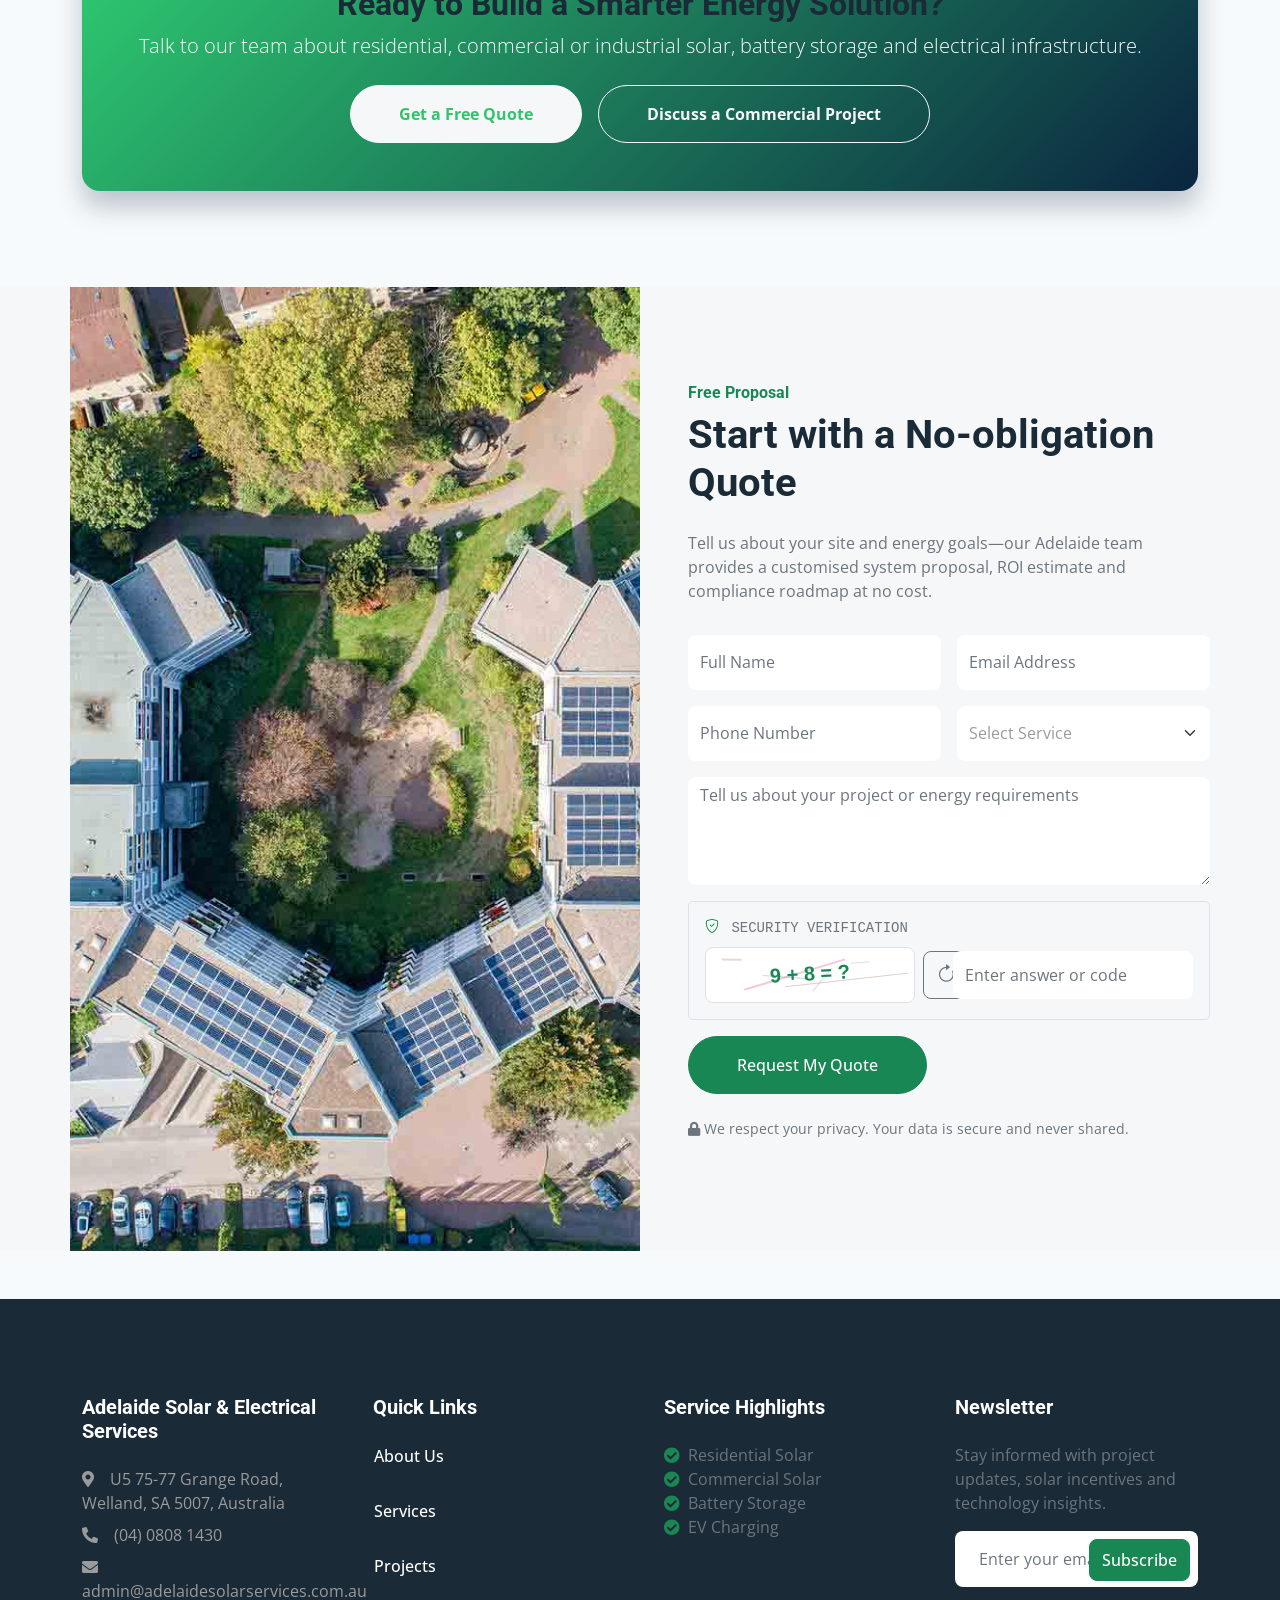
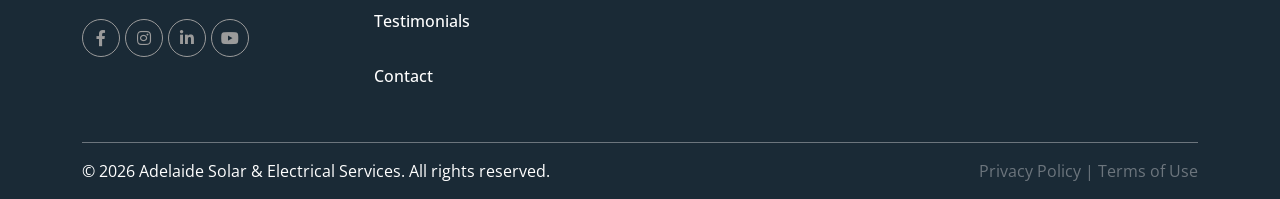
==== commit 1a1509f2: "reviews" ====
--- a/index.html
+++ b/index.html
@@ -1582,7 +1582,6 @@
     <script src="lib/lightbox/js/lightbox.min.js"></script>
     <!-- Template Javascript -->
     <script src="js/main.js"></script>
-    <script src="https://www.google.com/recaptcha/api.js?render=6LdmlWEtAAAAAJTSnVYo4nhXiWupAvw7LisPub1X"></script>
     <script src="js/reviews.js"></script>
 </body>
 
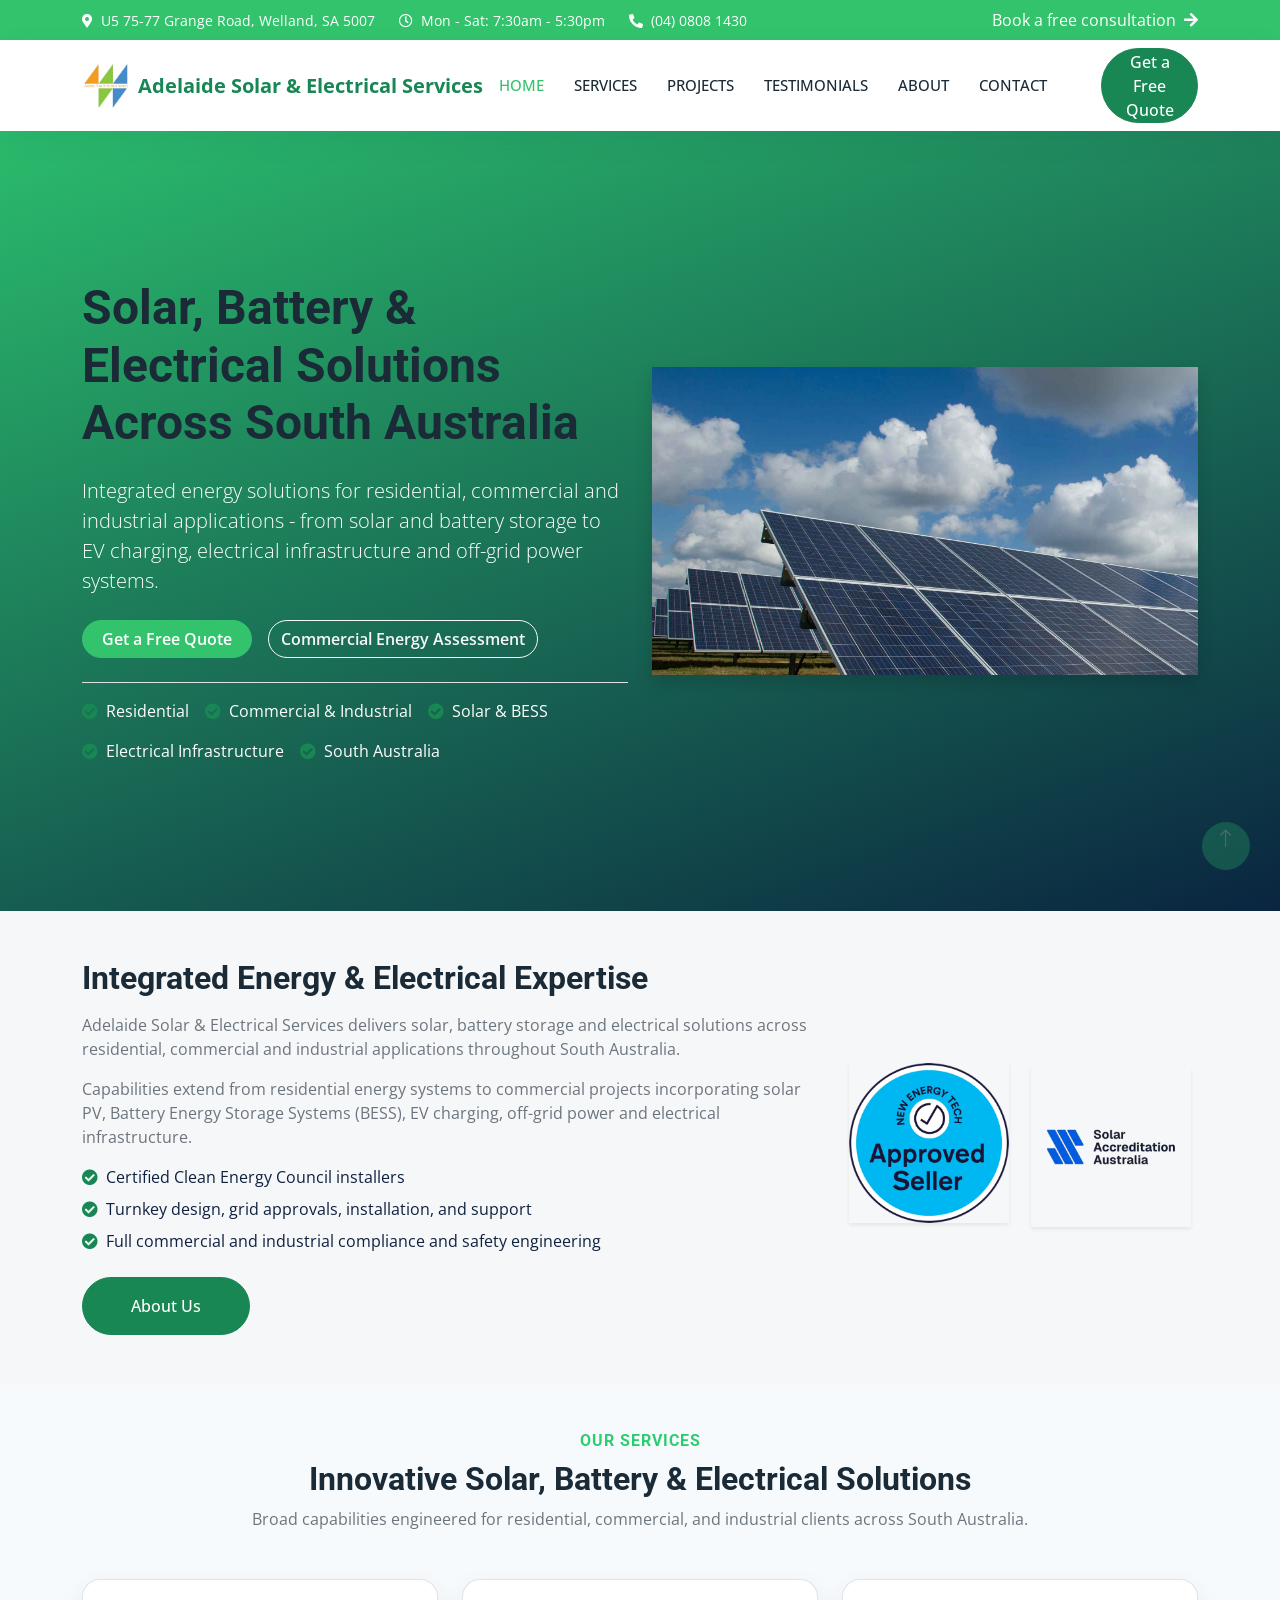
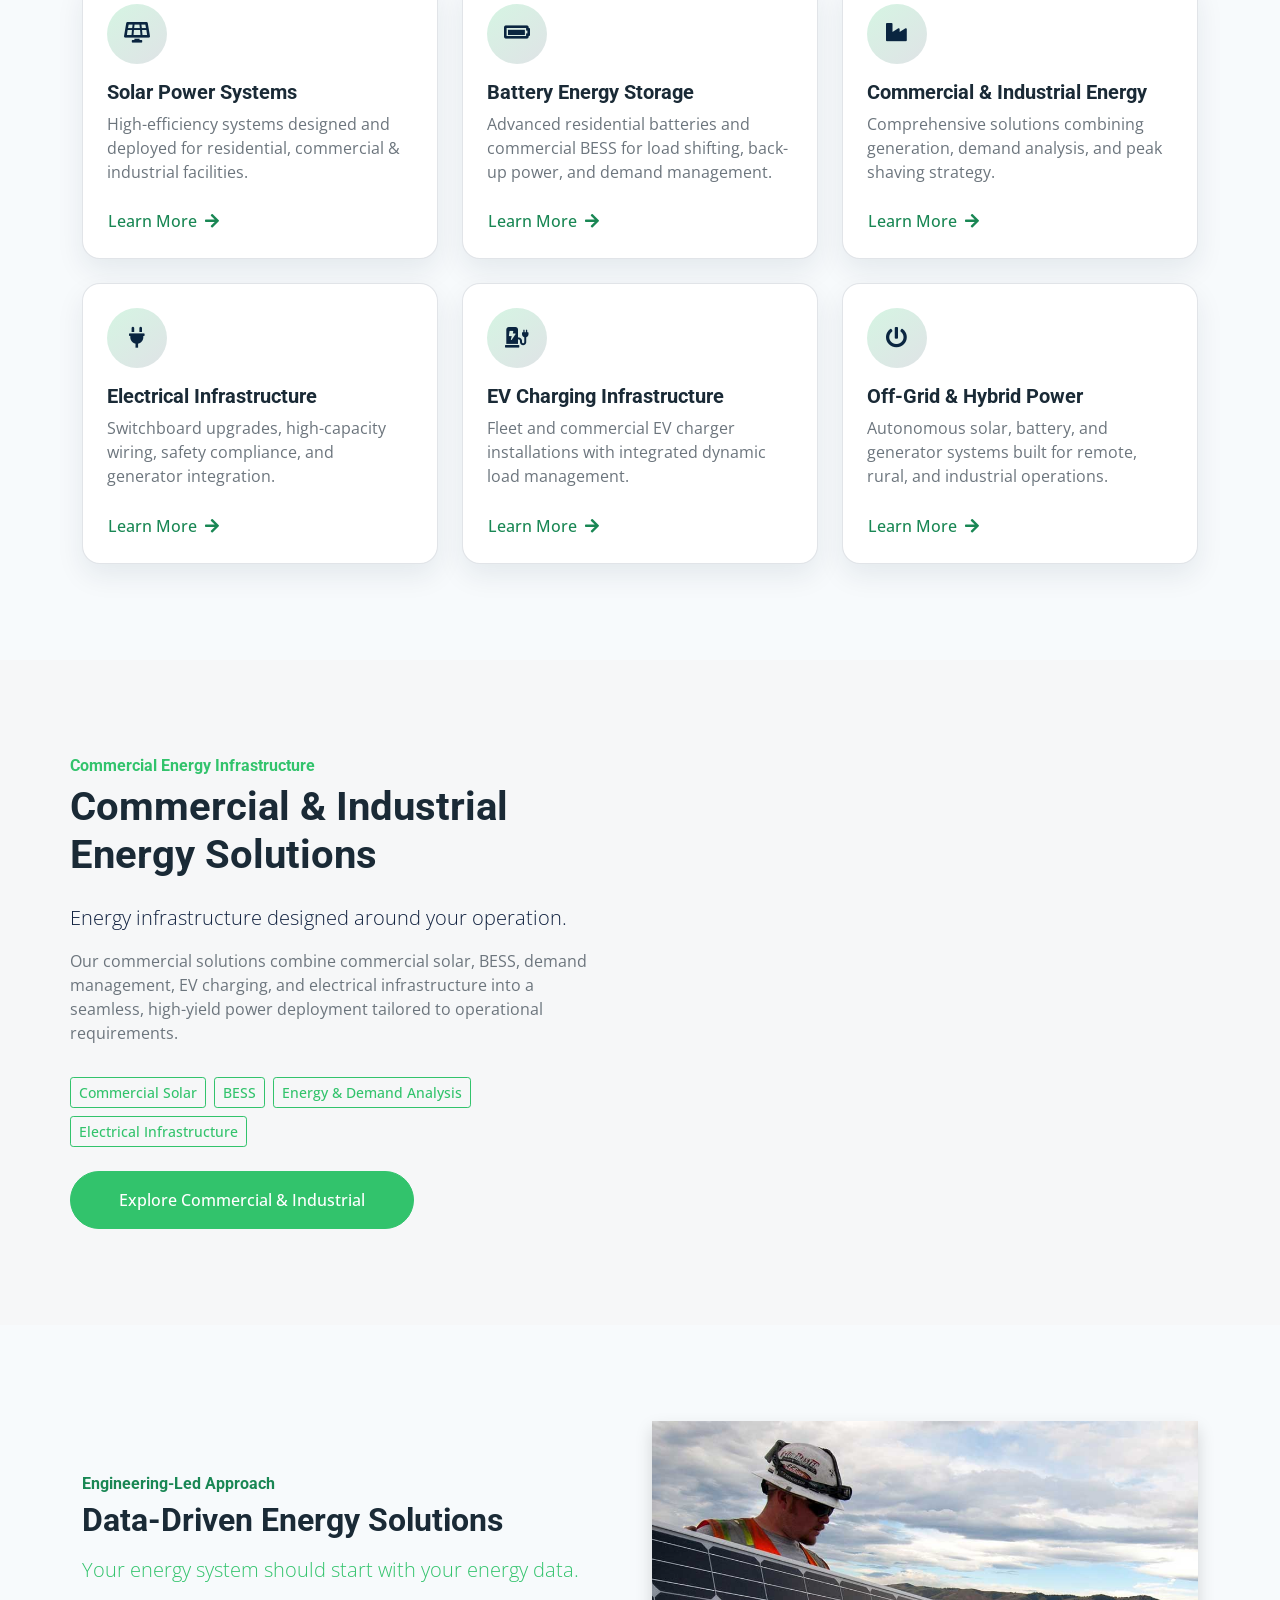
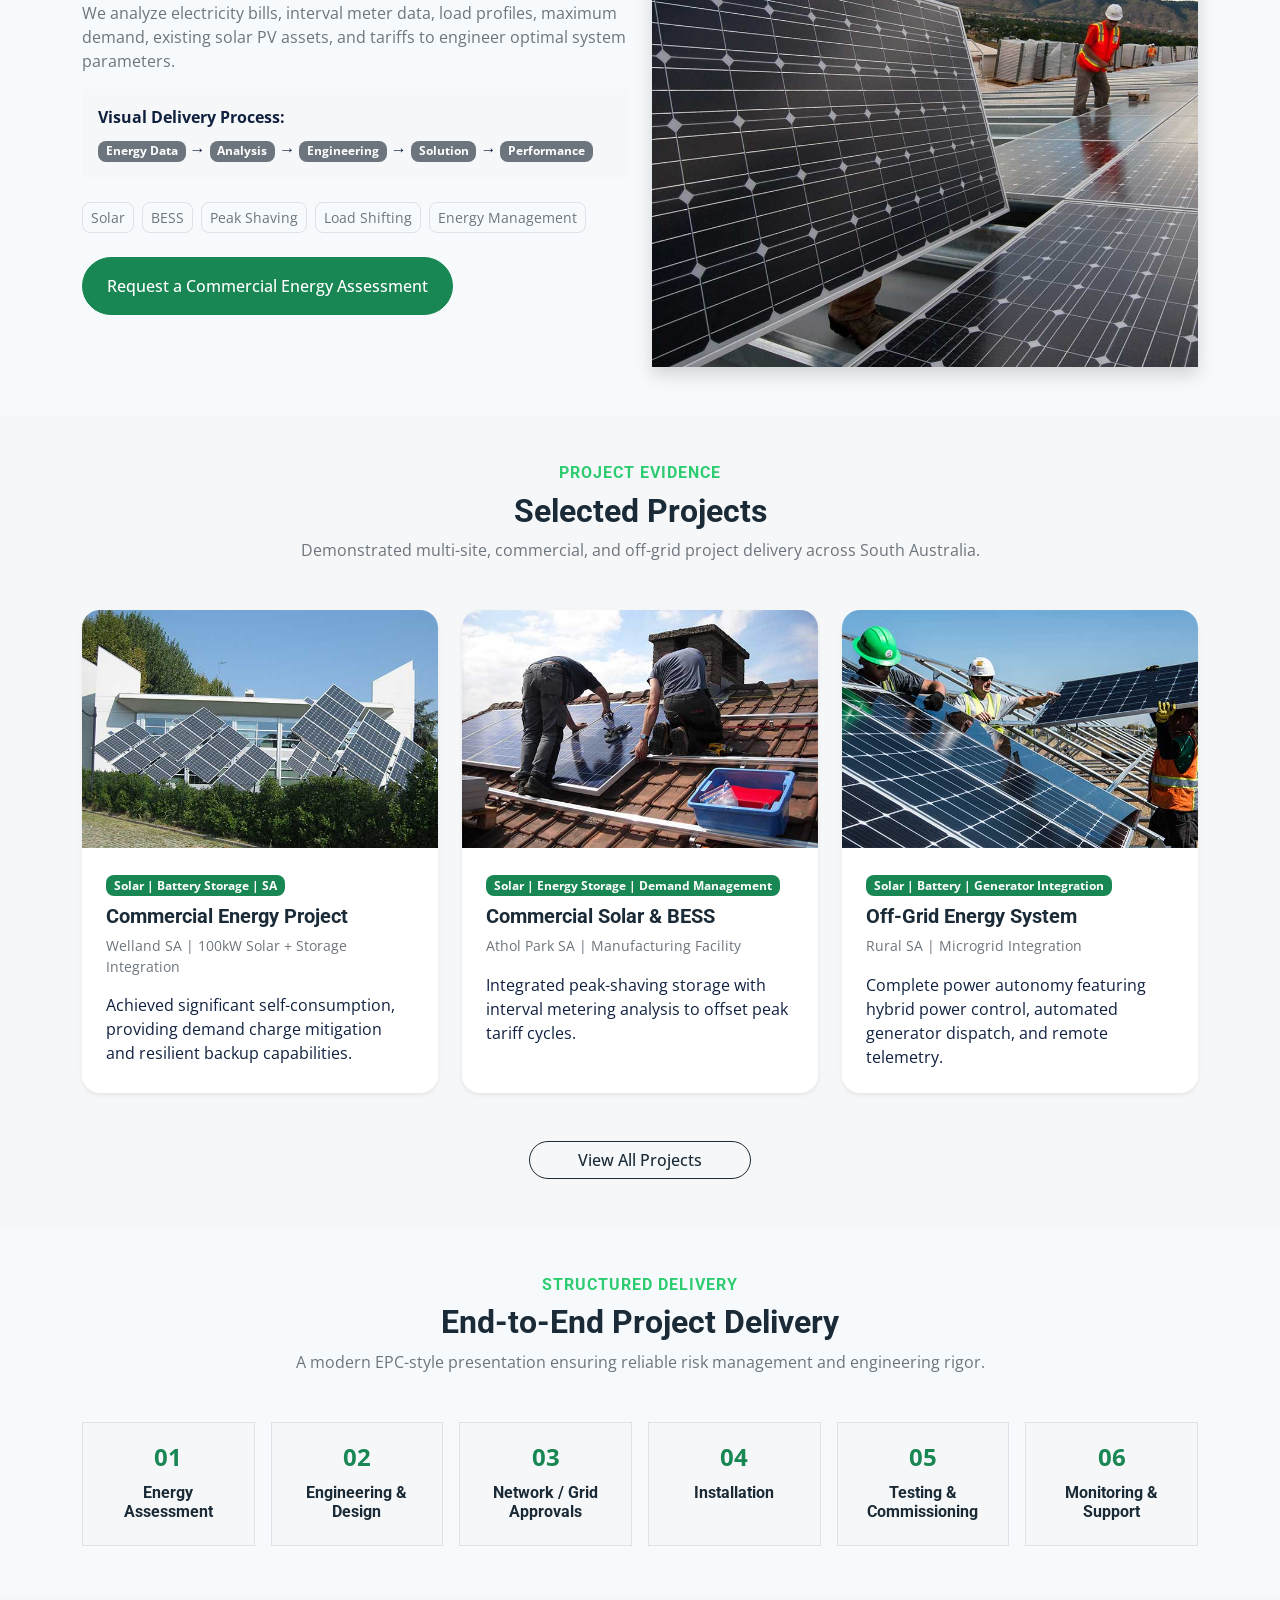
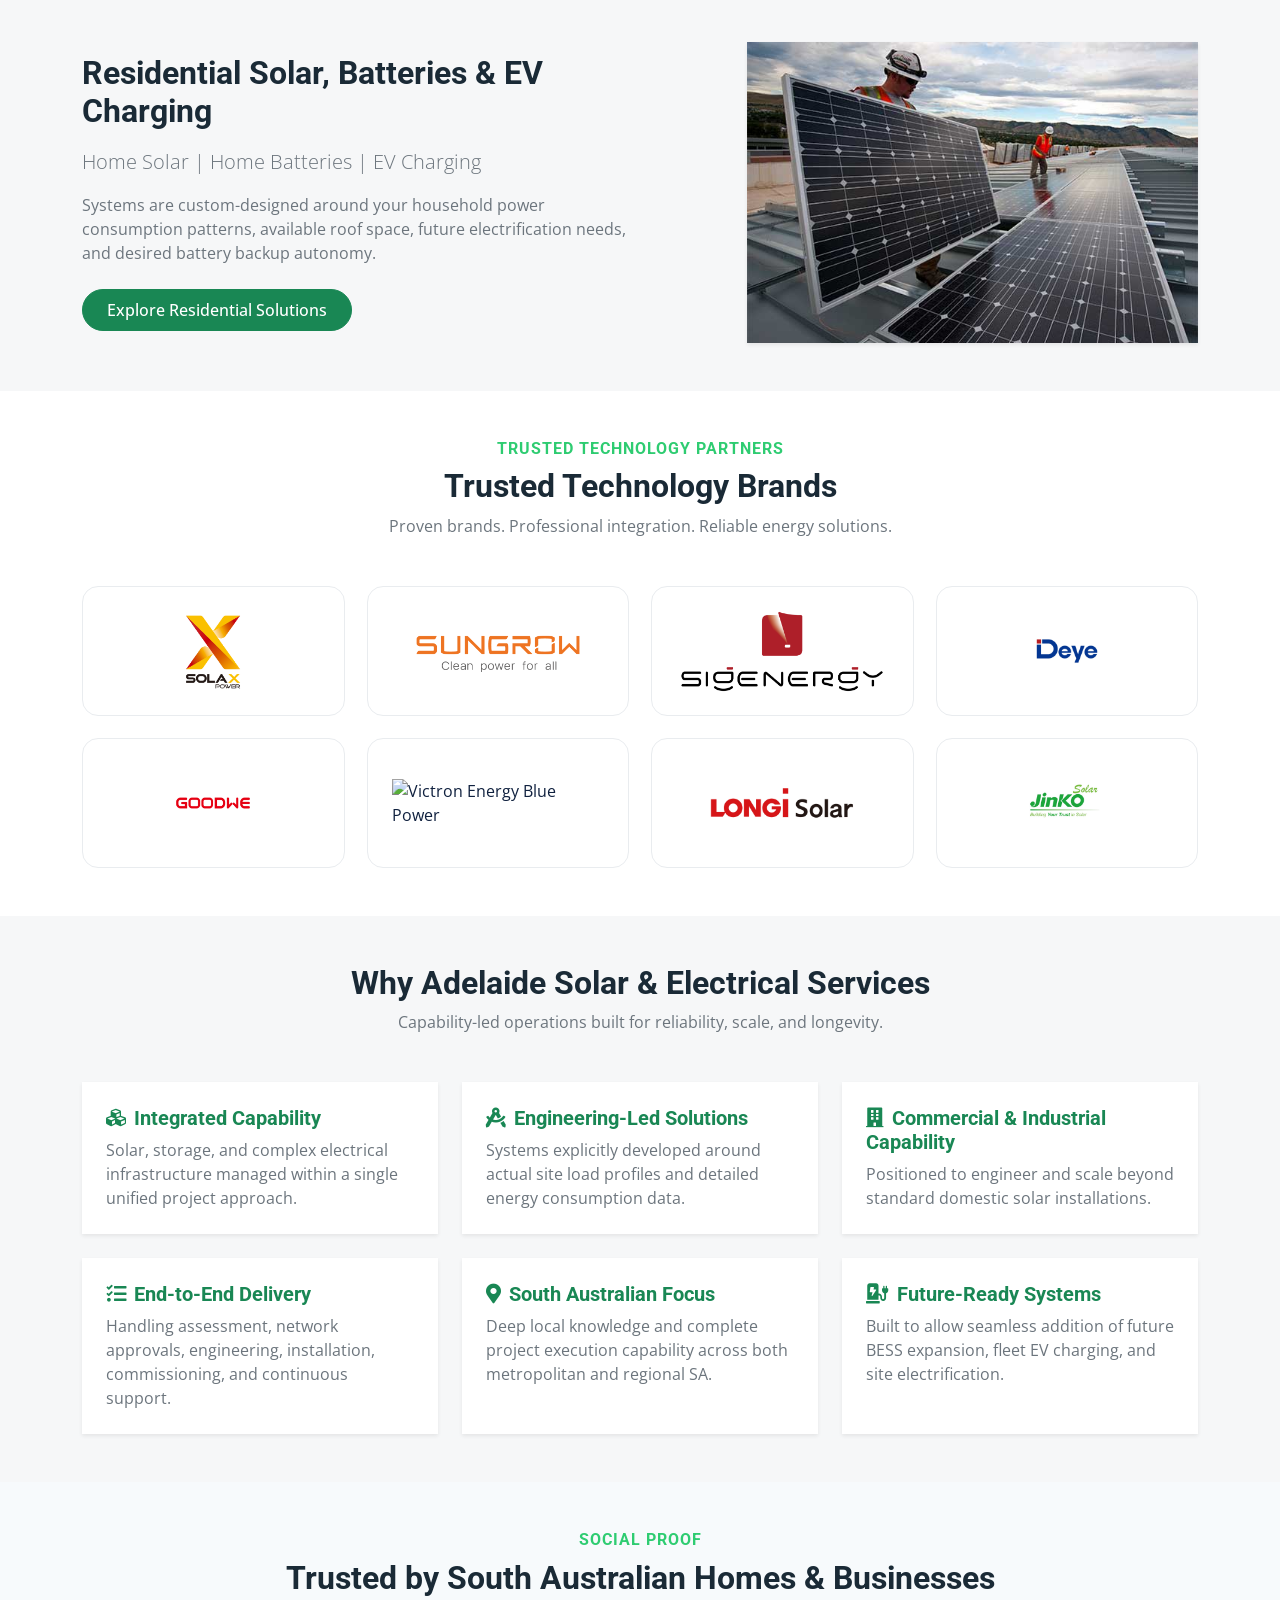
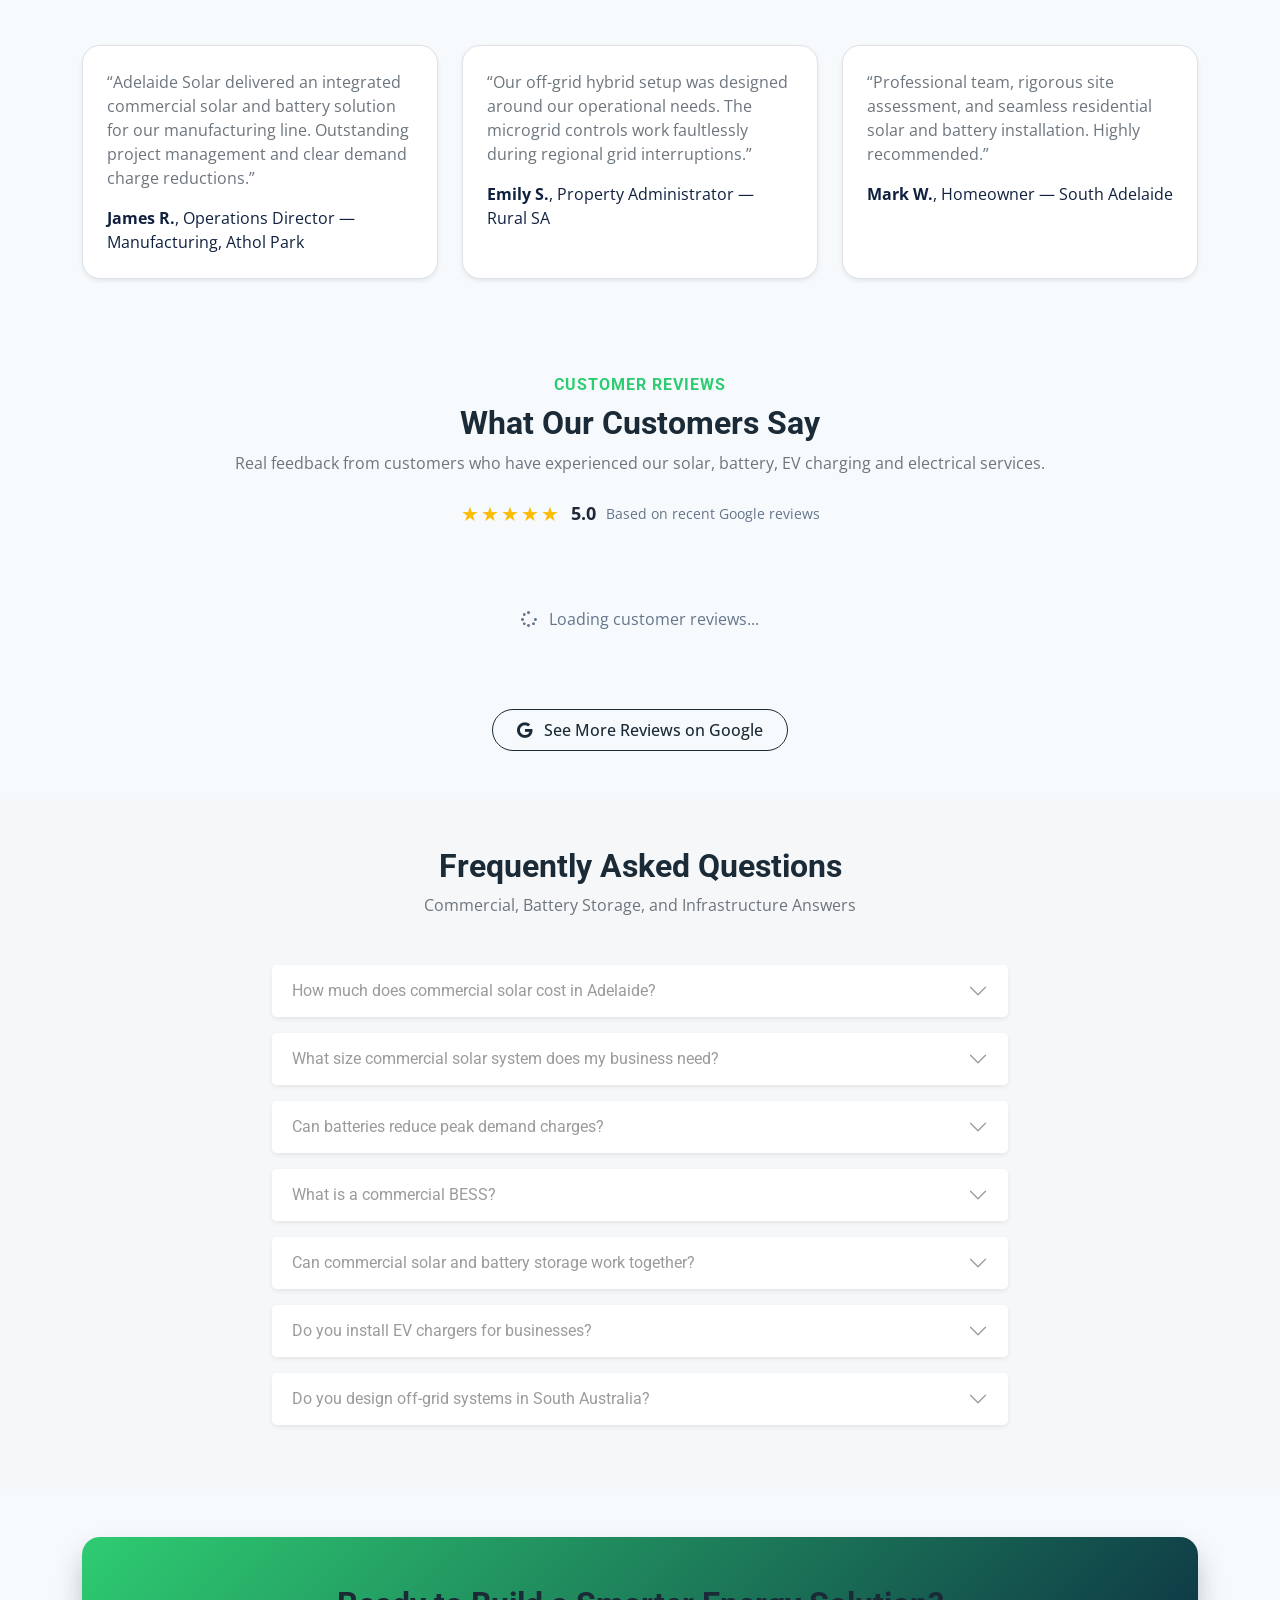
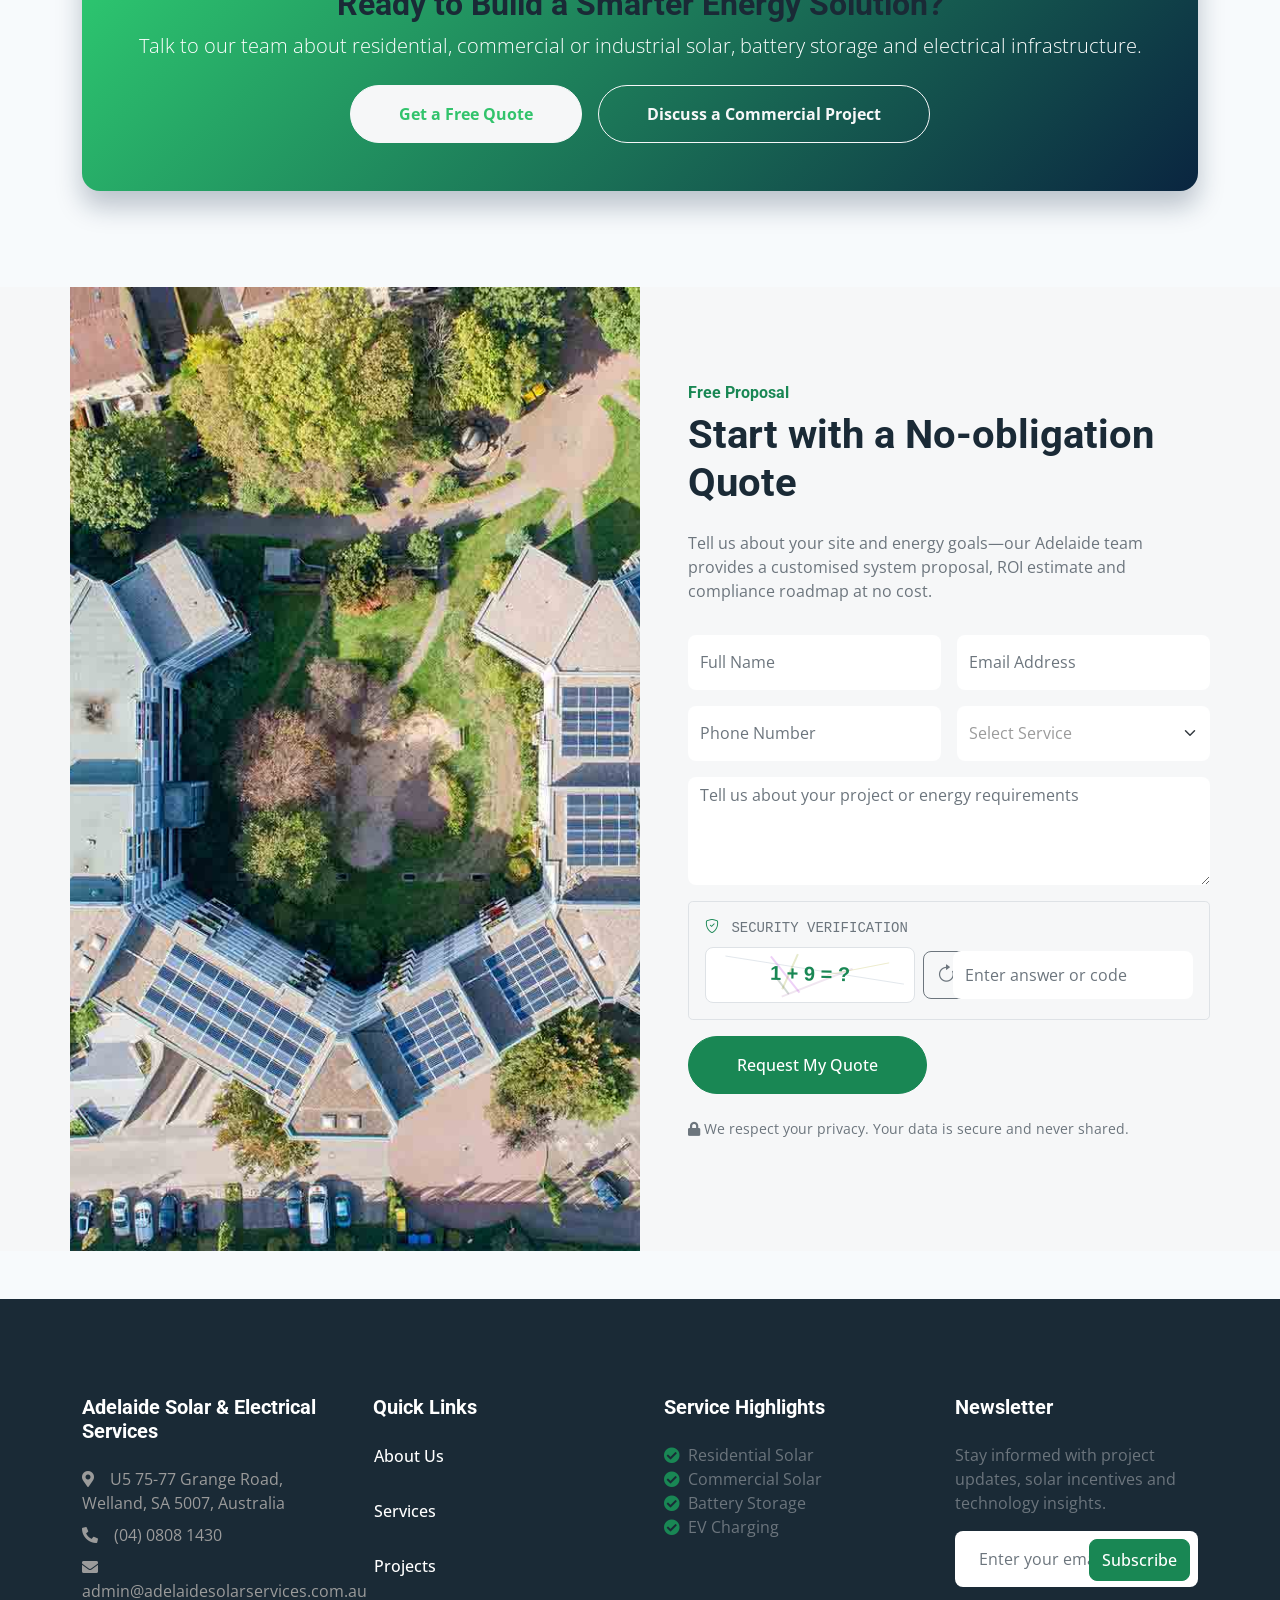
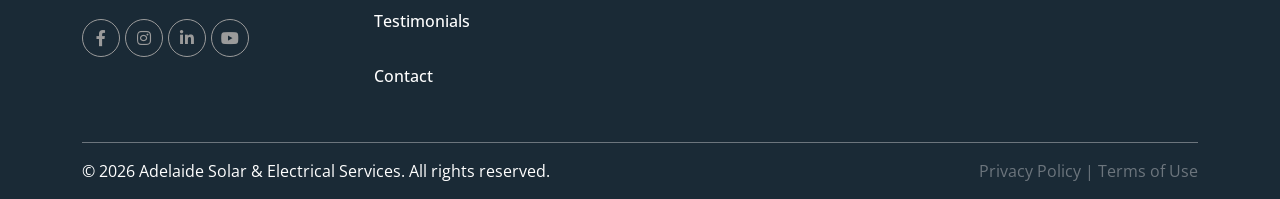
==== commit 26d77919: "fix: reviews" ====
--- a/index.html
+++ b/index.html
@@ -1582,7 +1582,7 @@
     <script src="lib/lightbox/js/lightbox.min.js"></script>
     <!-- Template Javascript -->
     <script src="js/main.js"></script>
-    <script src="js/reviews.js"></script>
+    <script> src="js/reviews.js"</script>
 </body>
 
 </html>
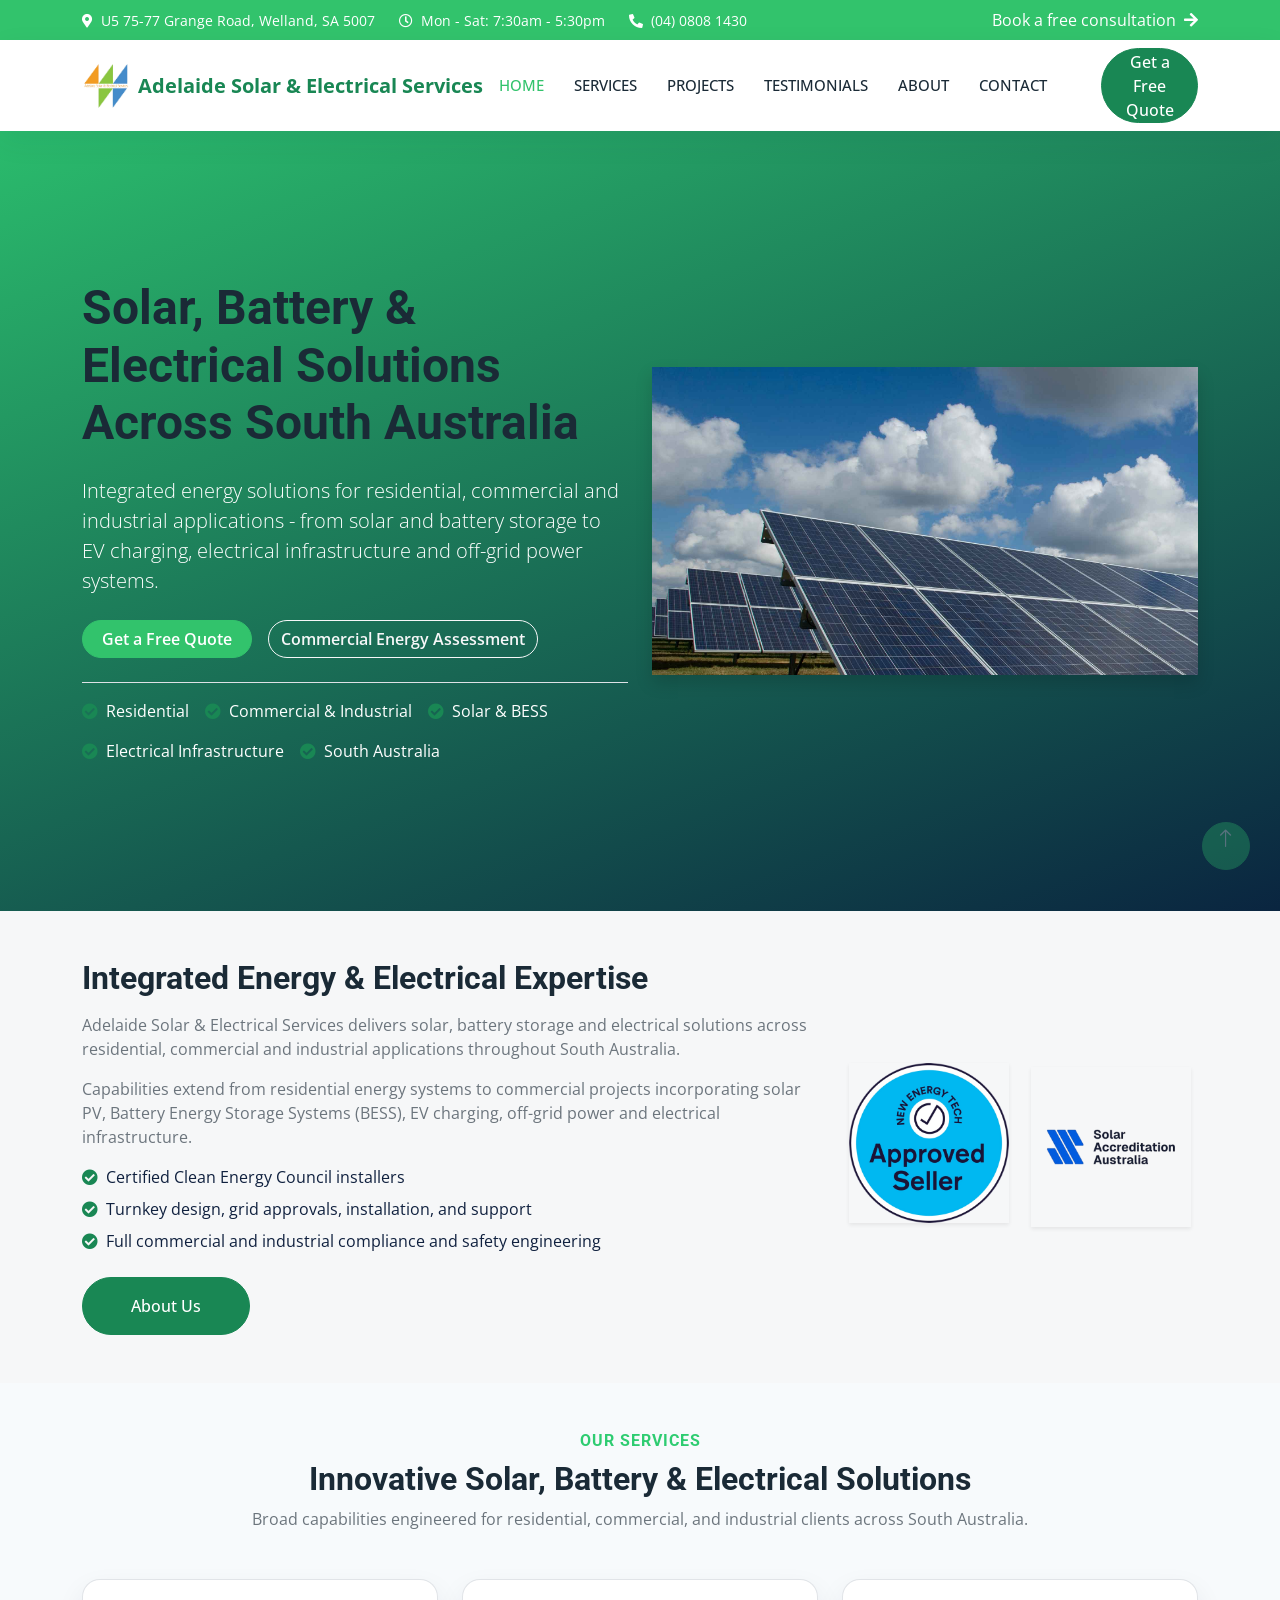
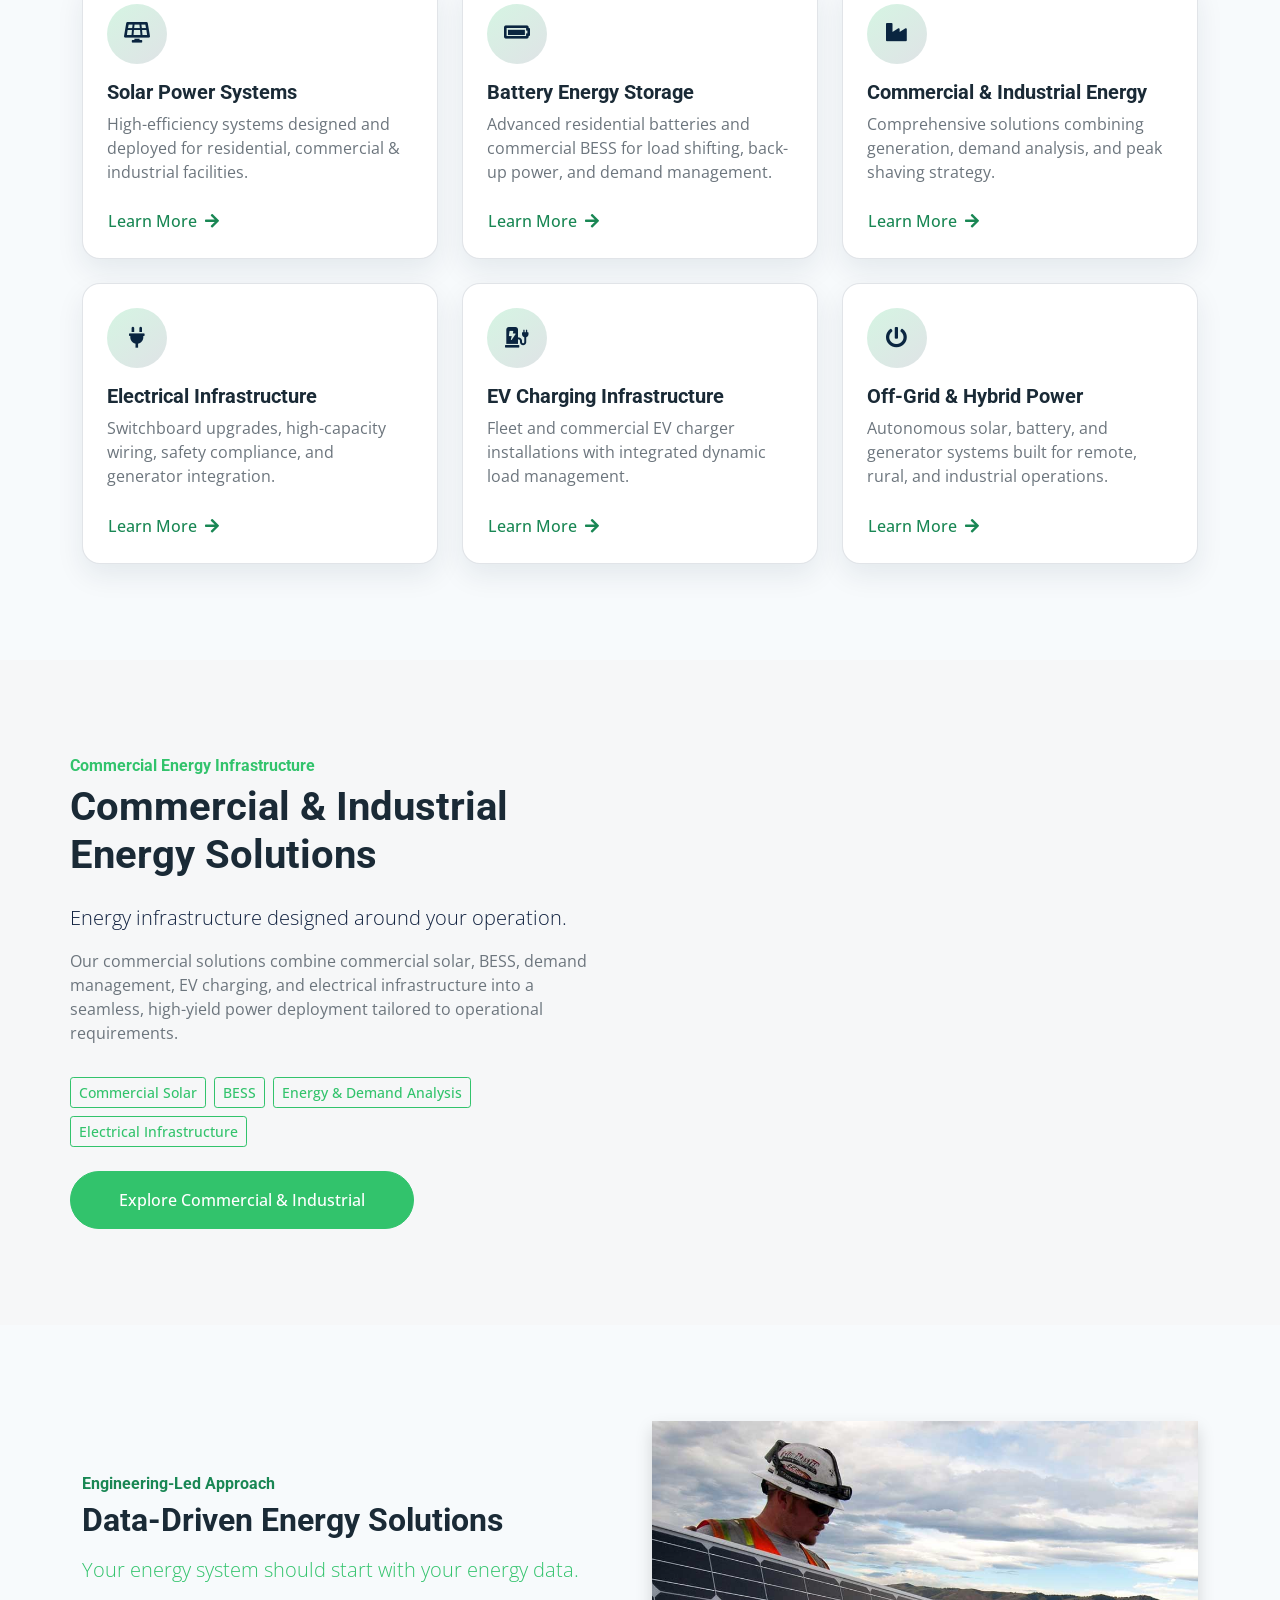
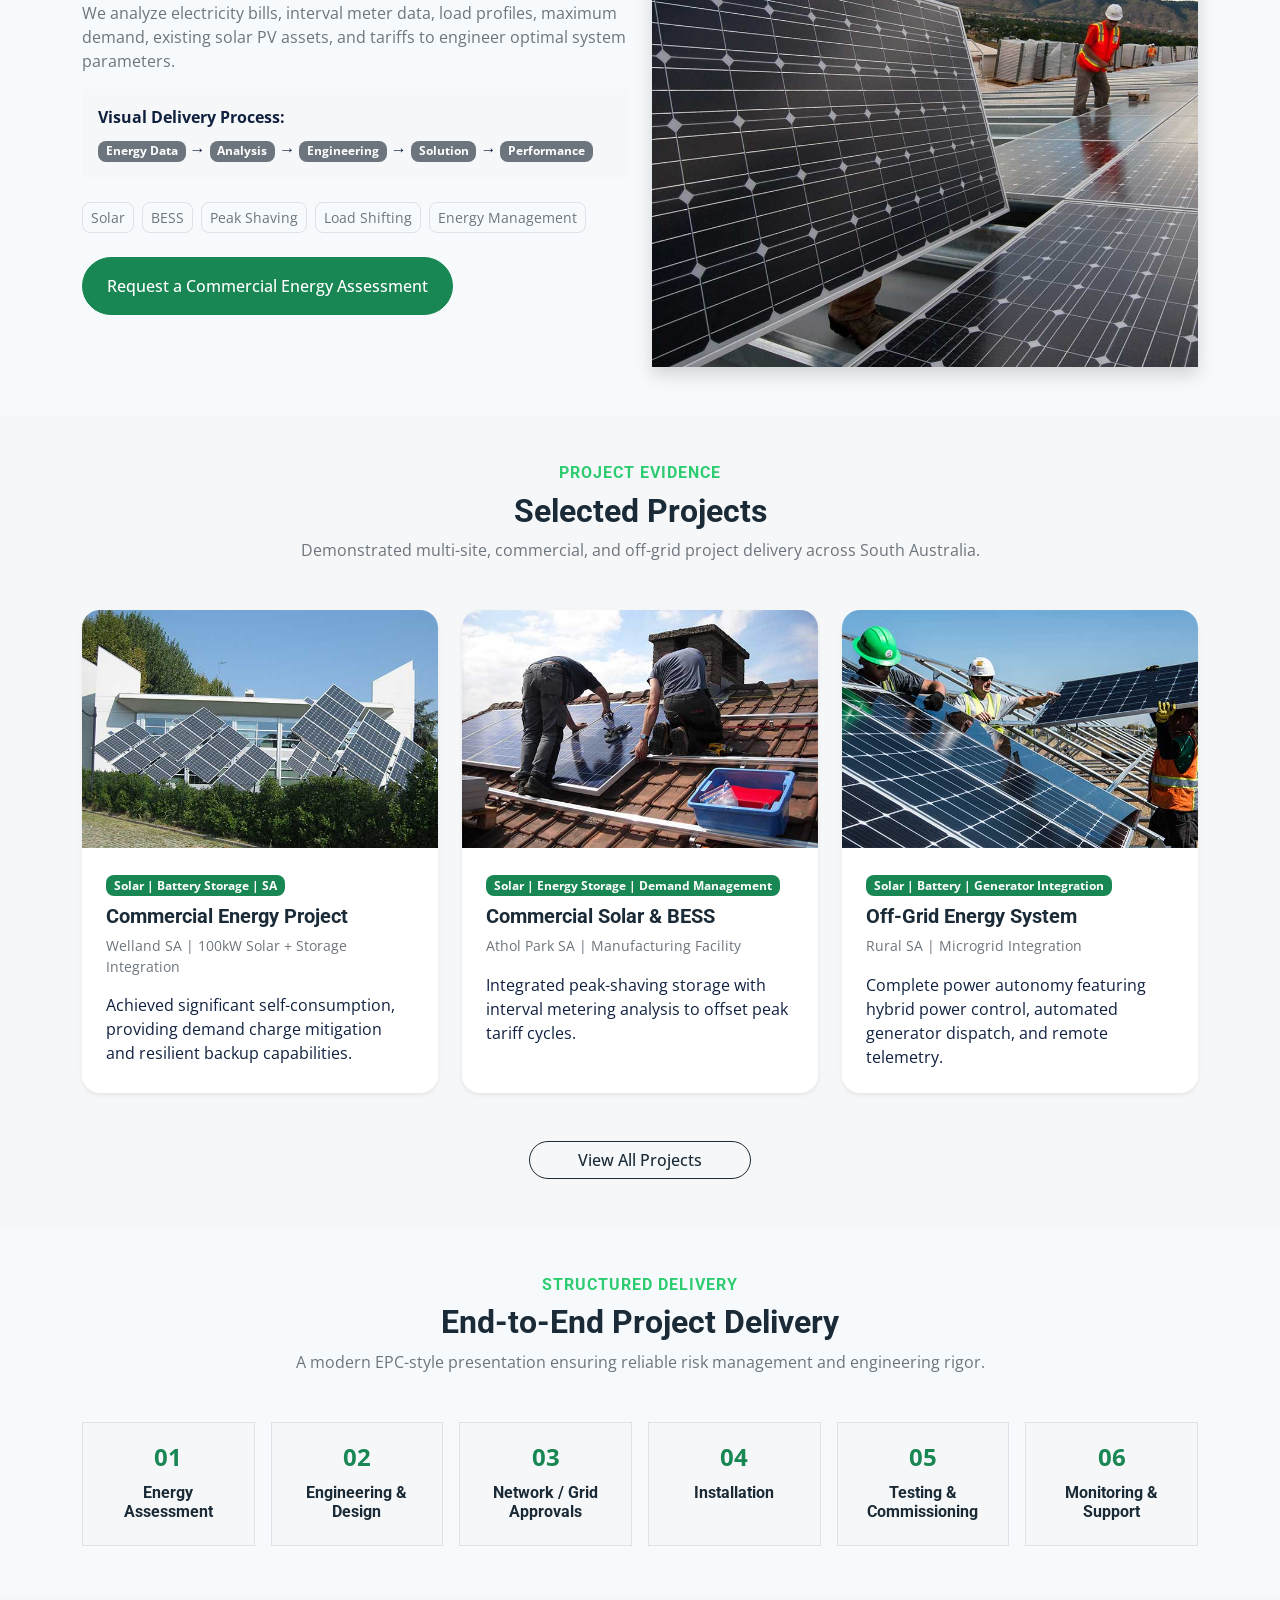
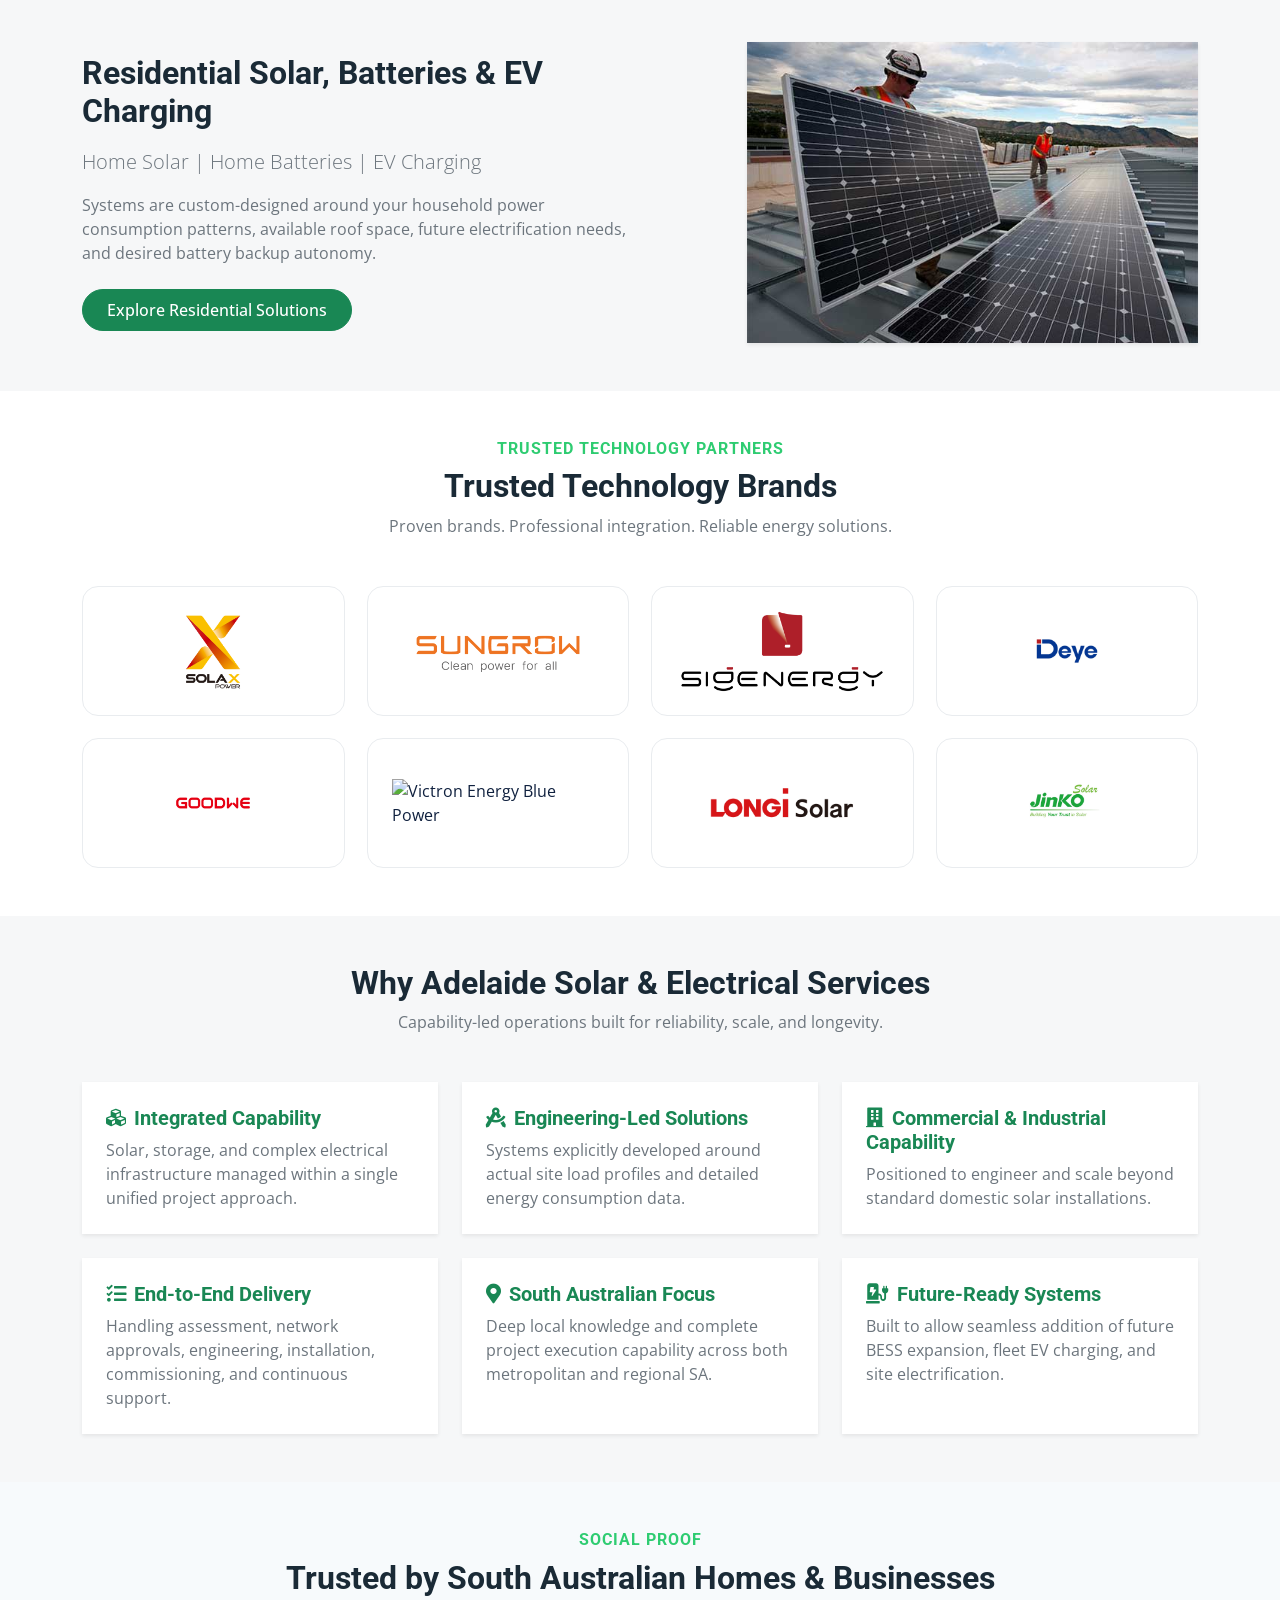
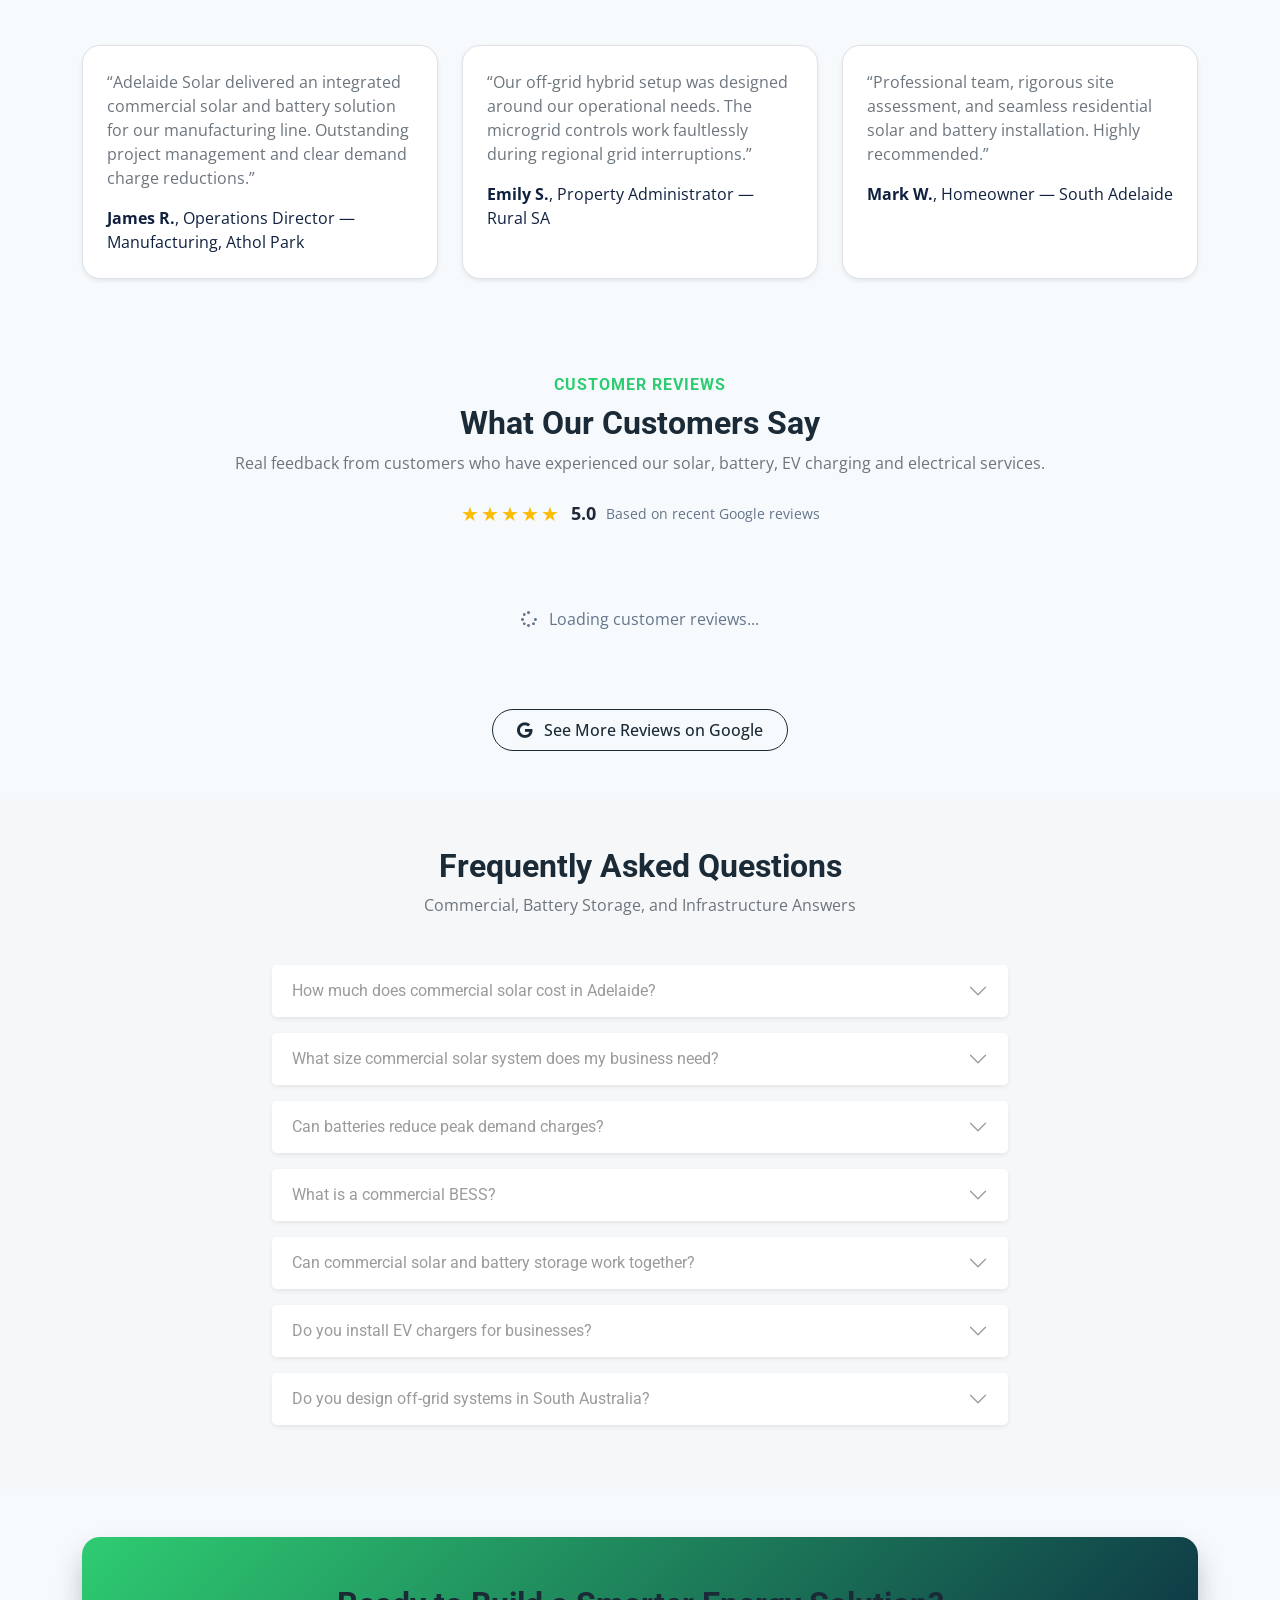
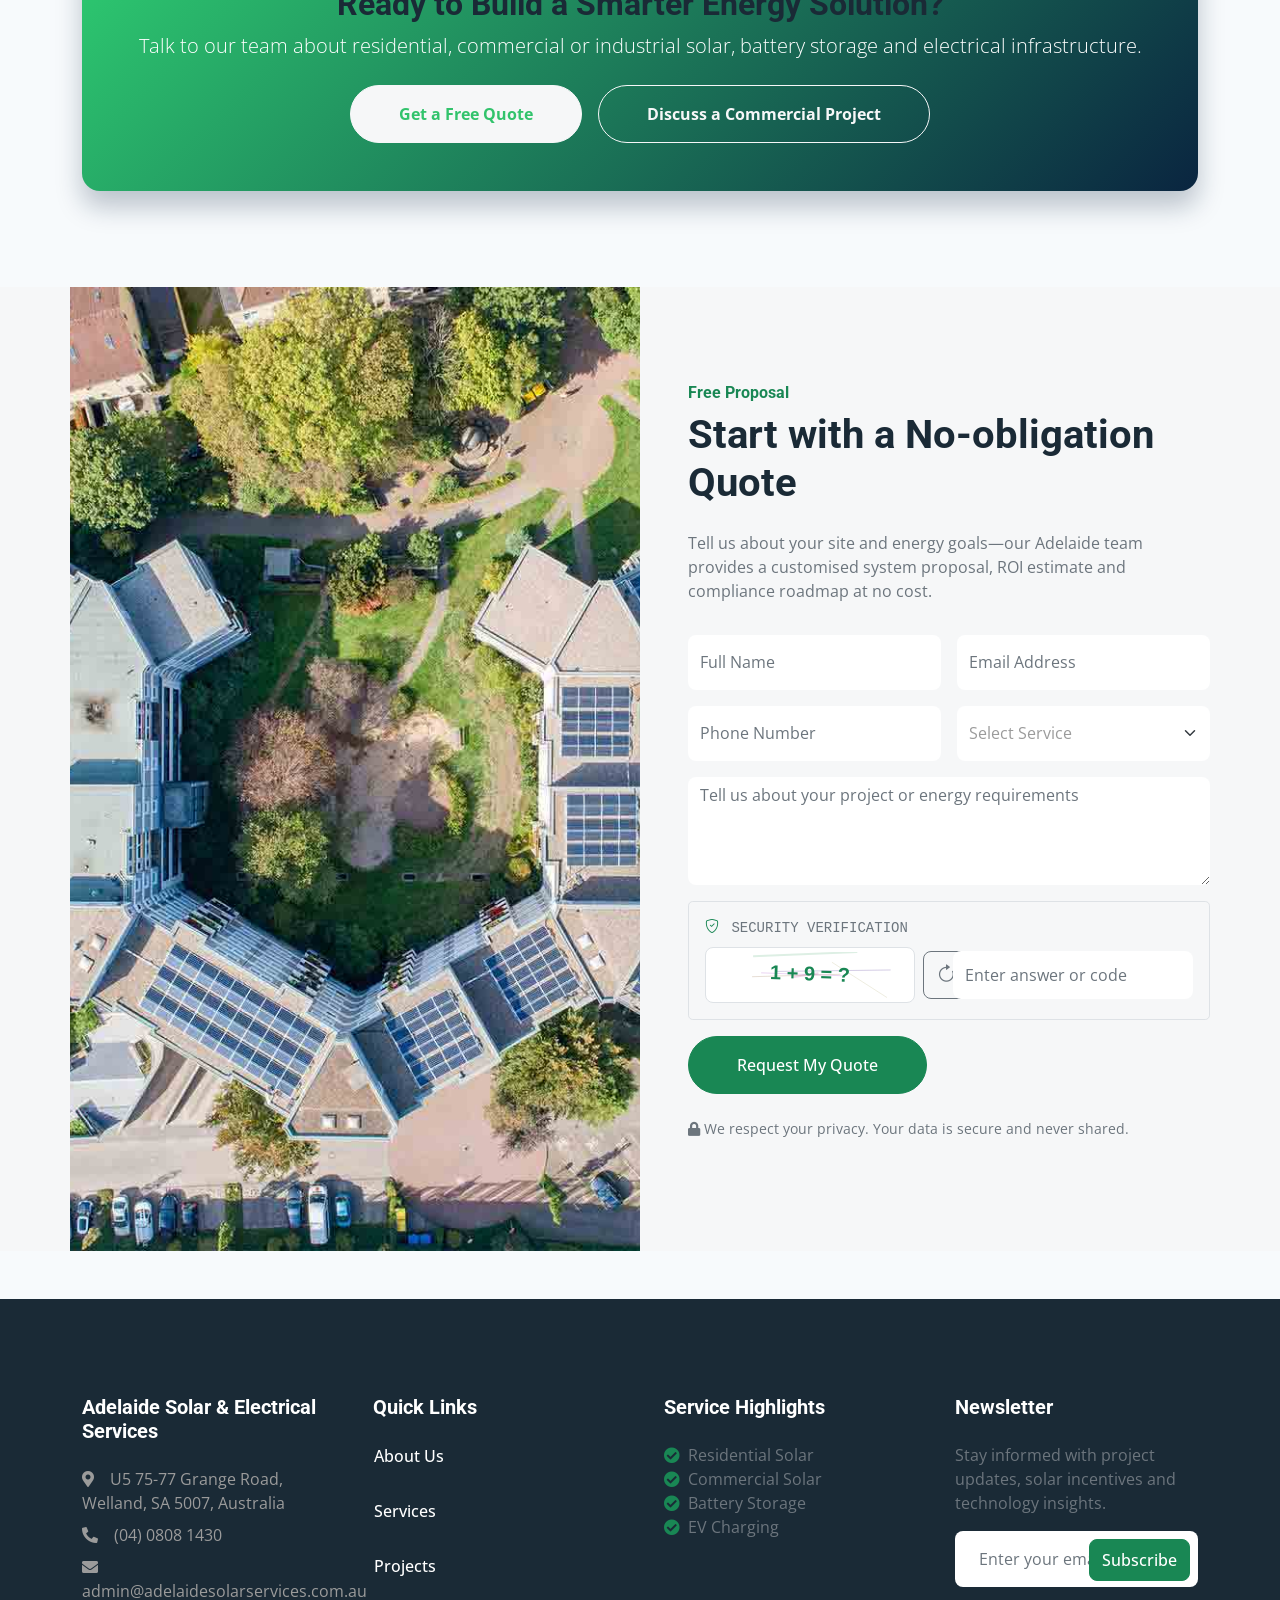
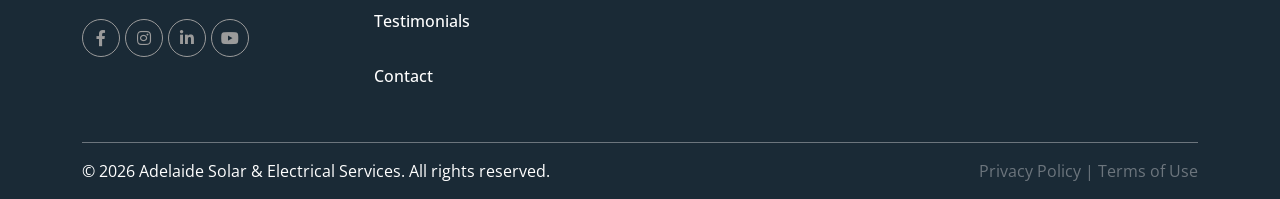
==== commit 8fa63285: "fix: reviews" ====
--- a/index.html
+++ b/index.html
@@ -27,6 +27,7 @@
     <link href="css/bootstrap.min.css" rel="stylesheet" />
     <!-- Template Stylesheet -->
     <link href="css/style.css" rel="stylesheet" />
+    <script src="reviews.js" defer></script>
 </head>
 
 <body>
@@ -1582,7 +1583,6 @@
     <script src="lib/lightbox/js/lightbox.min.js"></script>
     <!-- Template Javascript -->
     <script src="js/main.js"></script>
-    <script> src="js/reviews.js"</script>
 </body>
 
 </html>
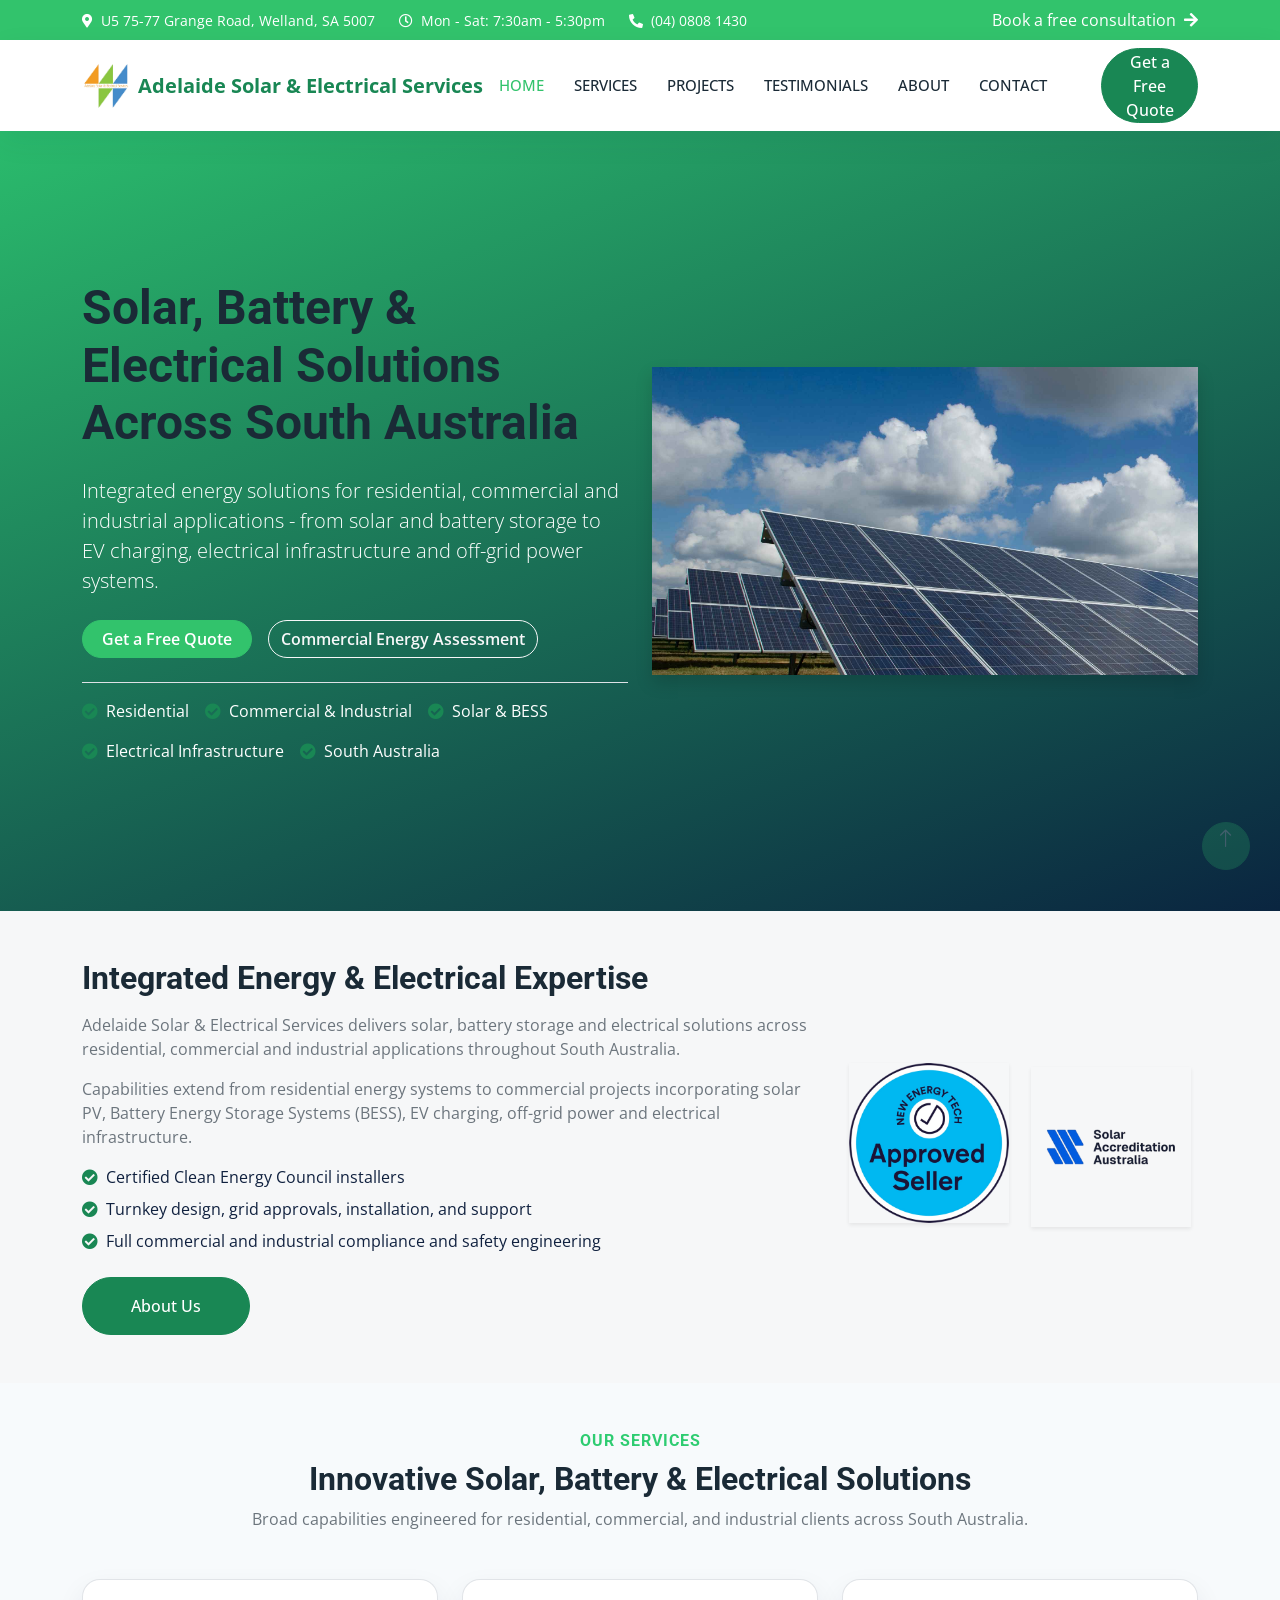
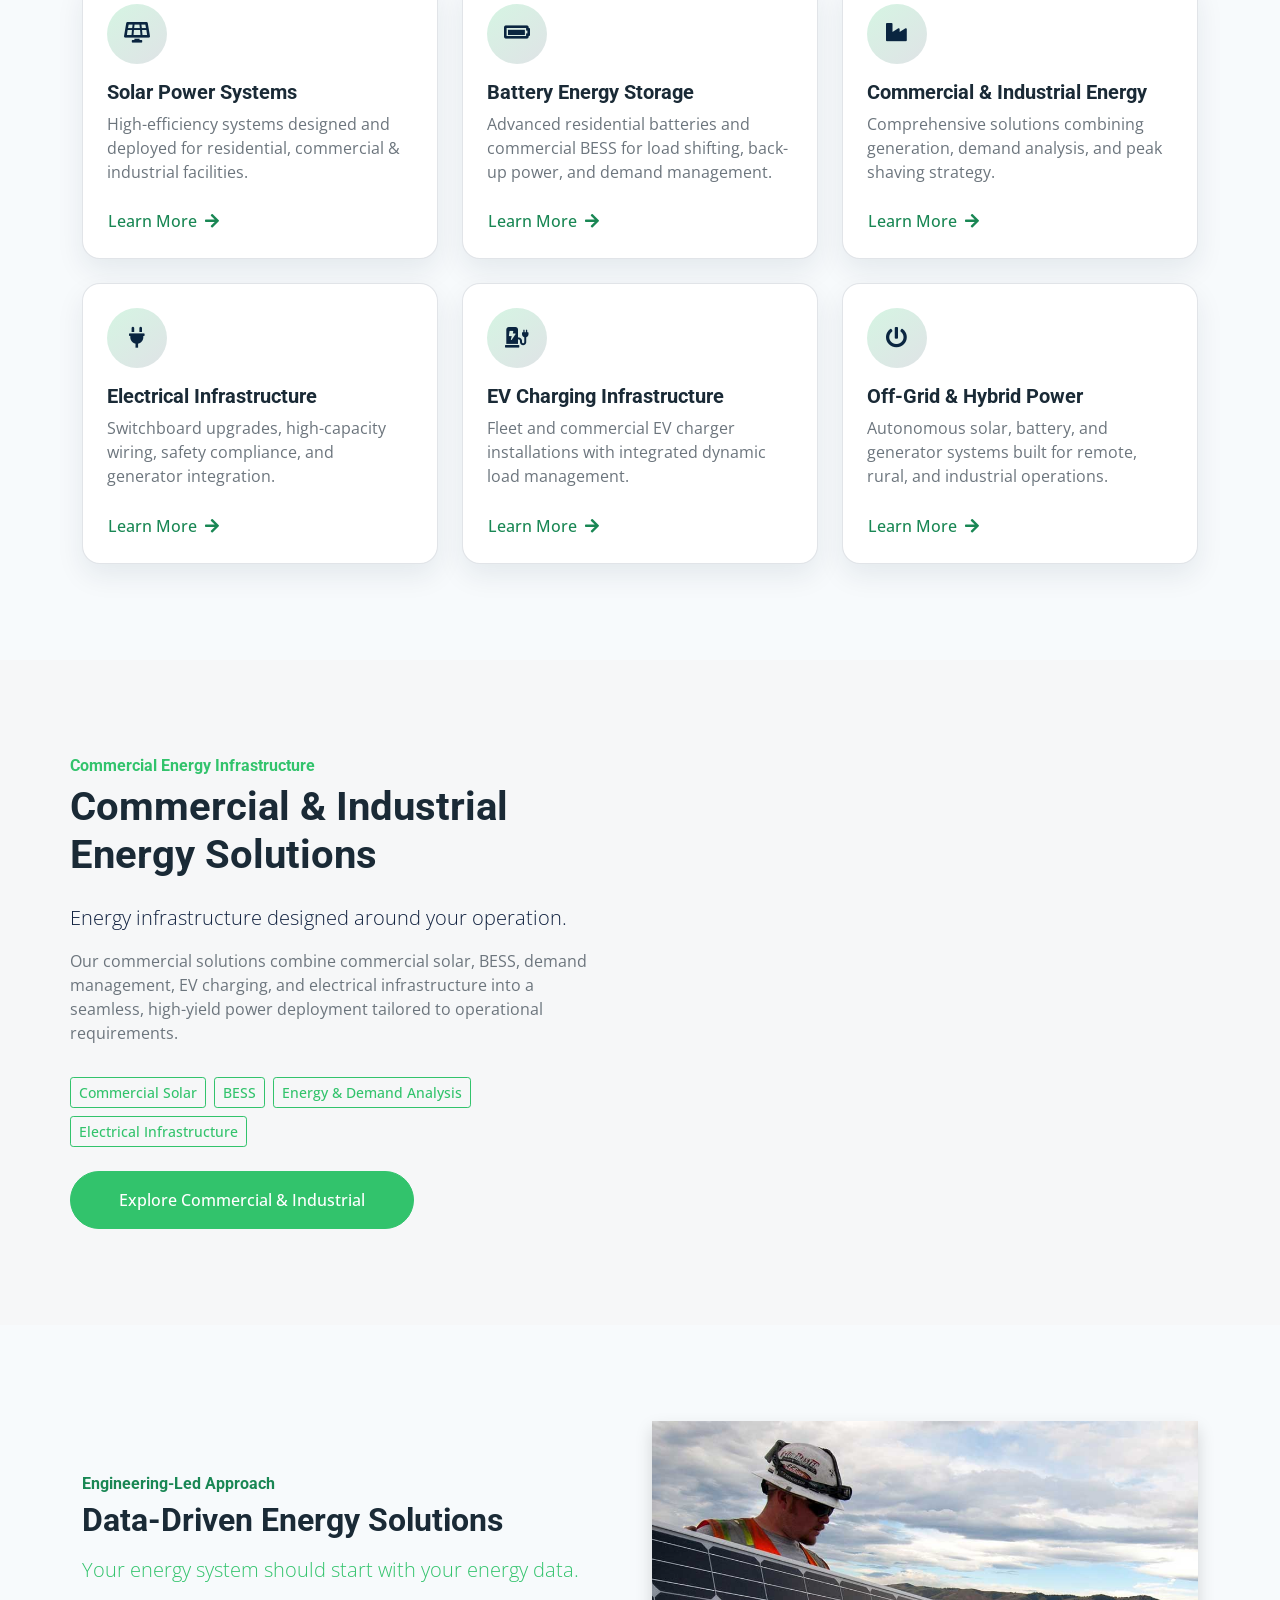
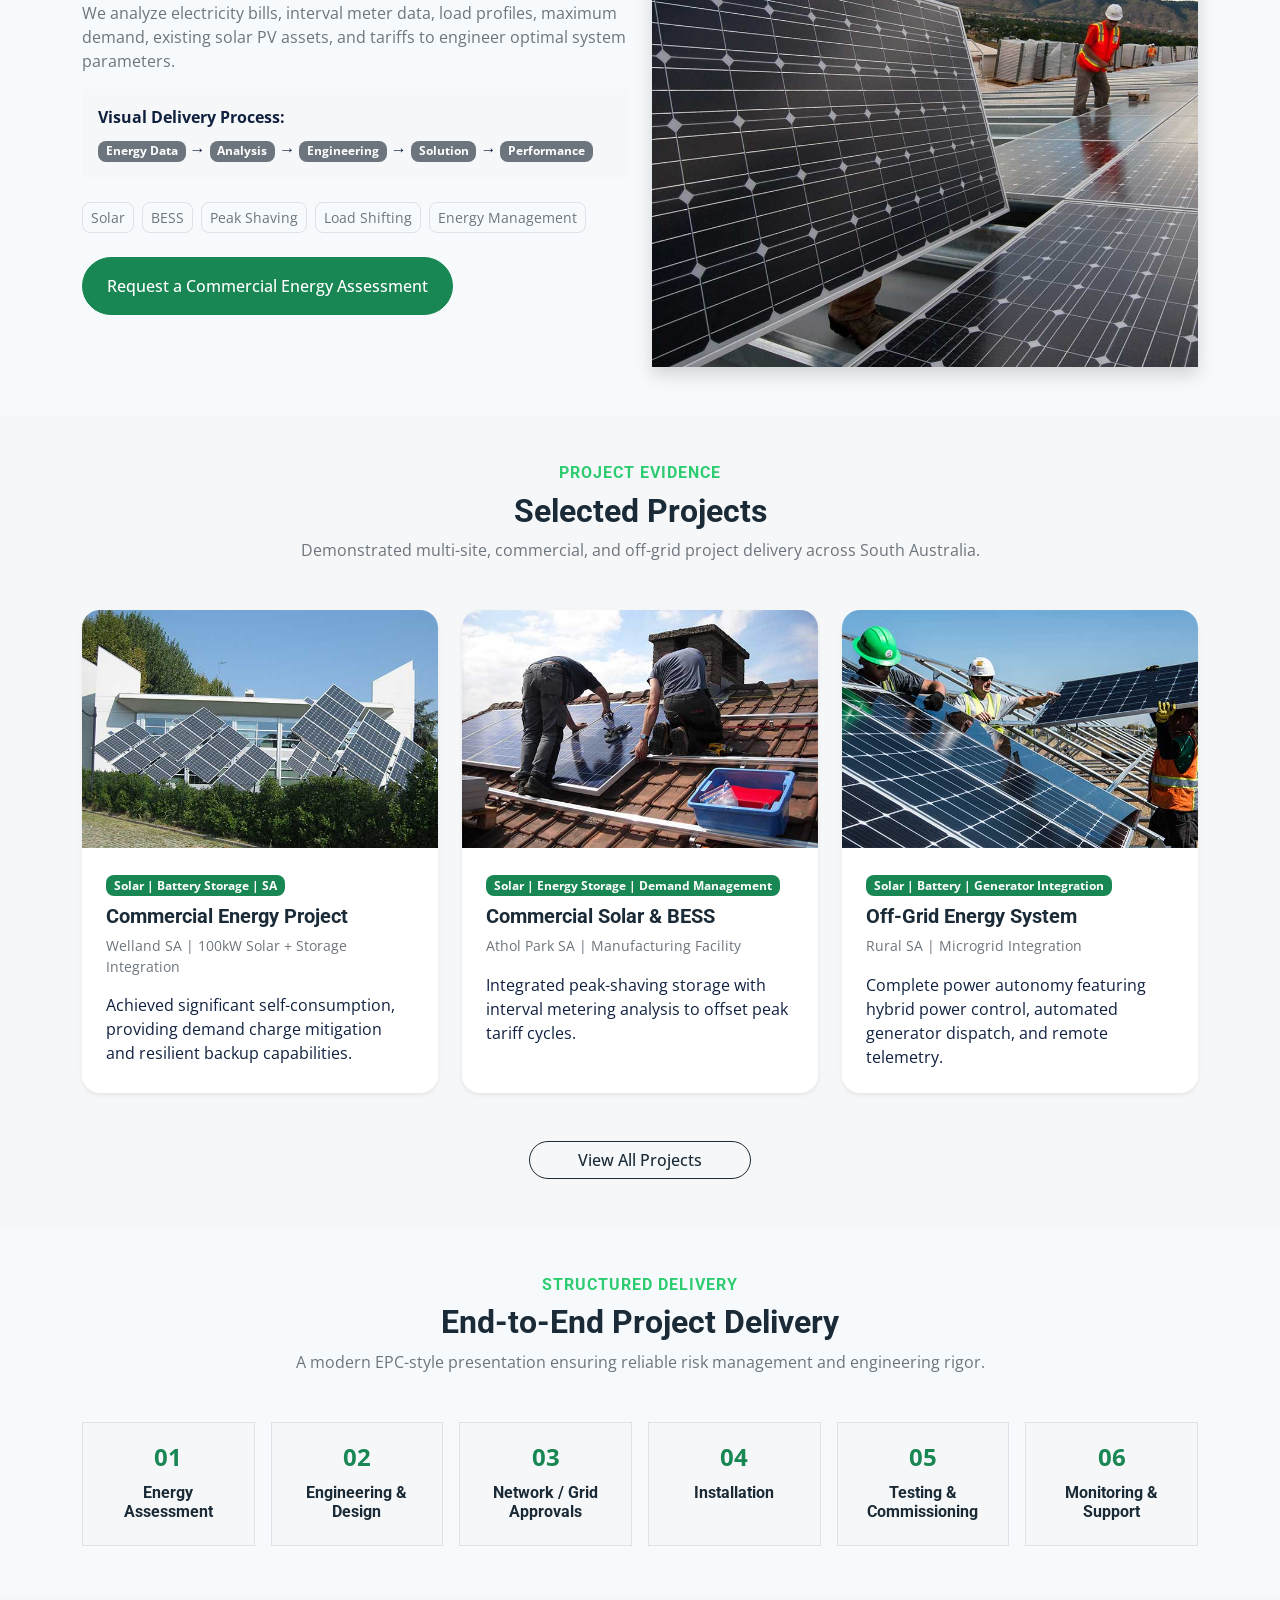
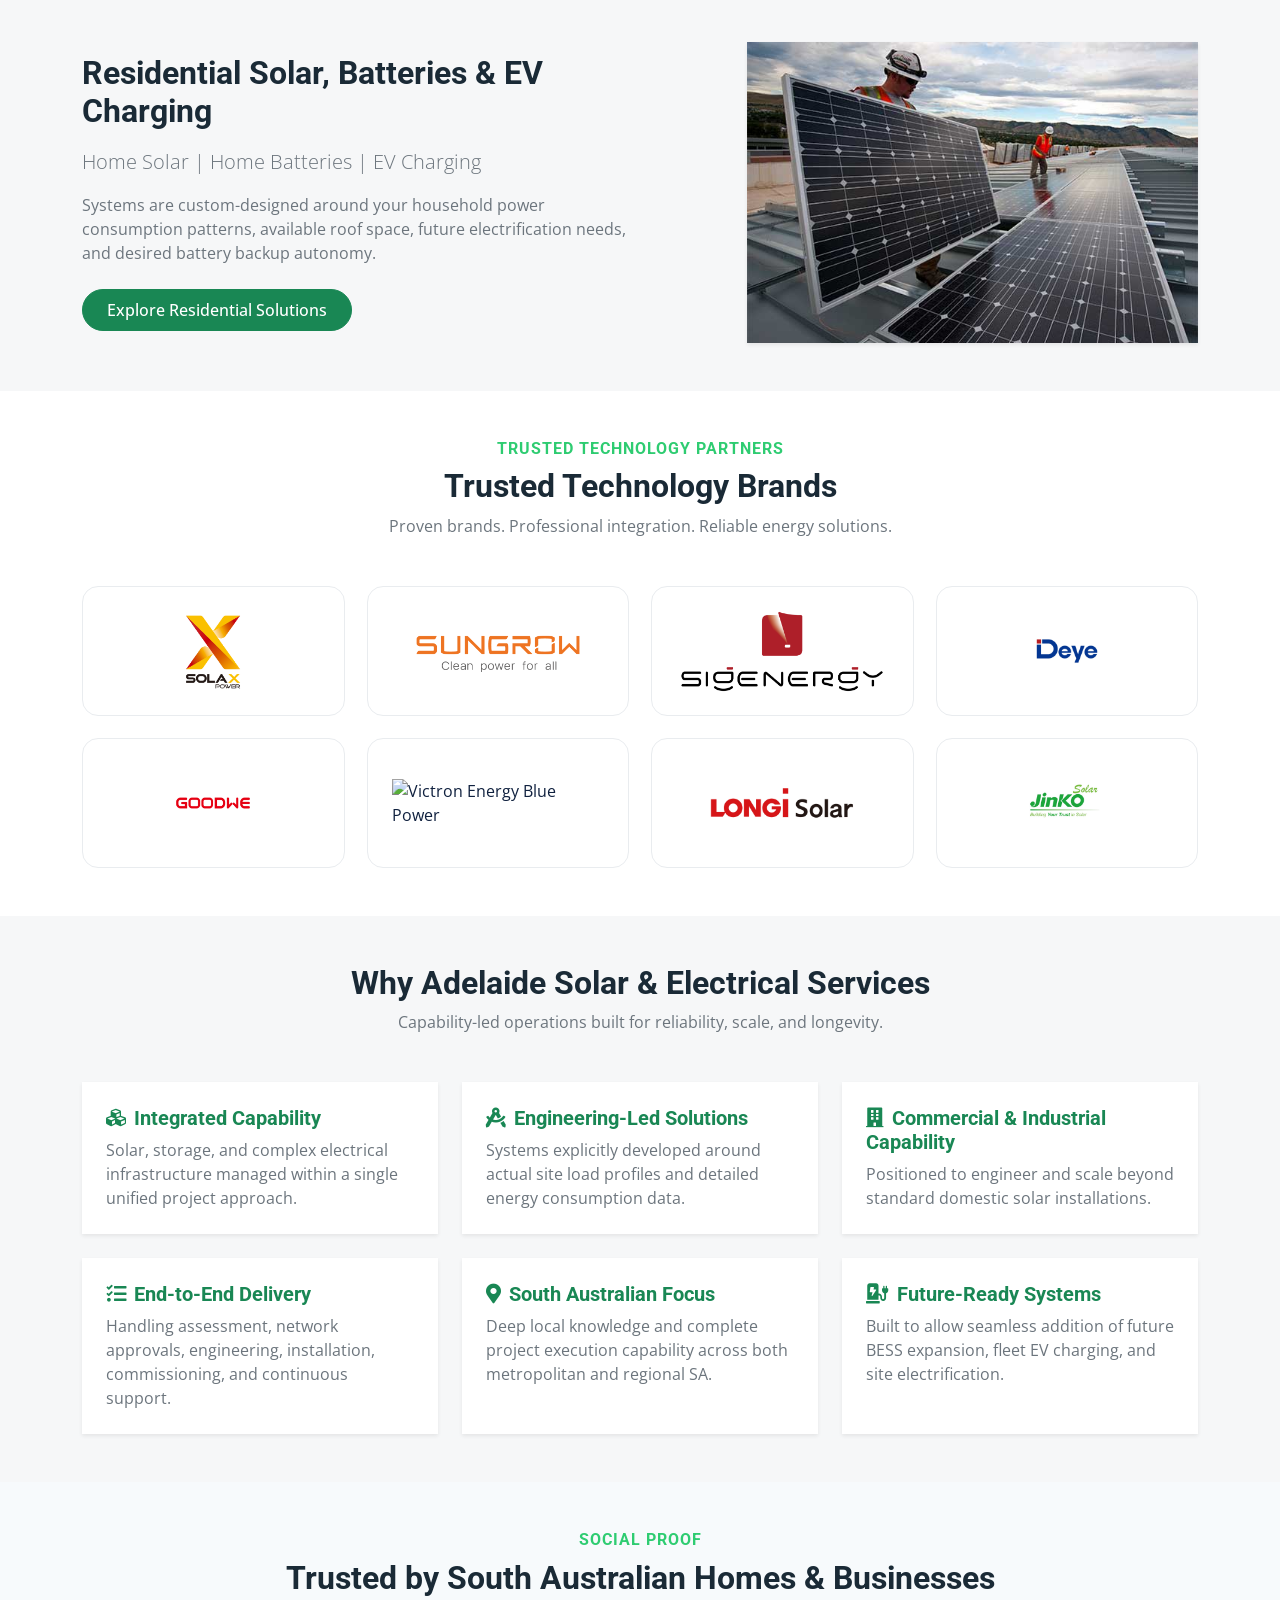
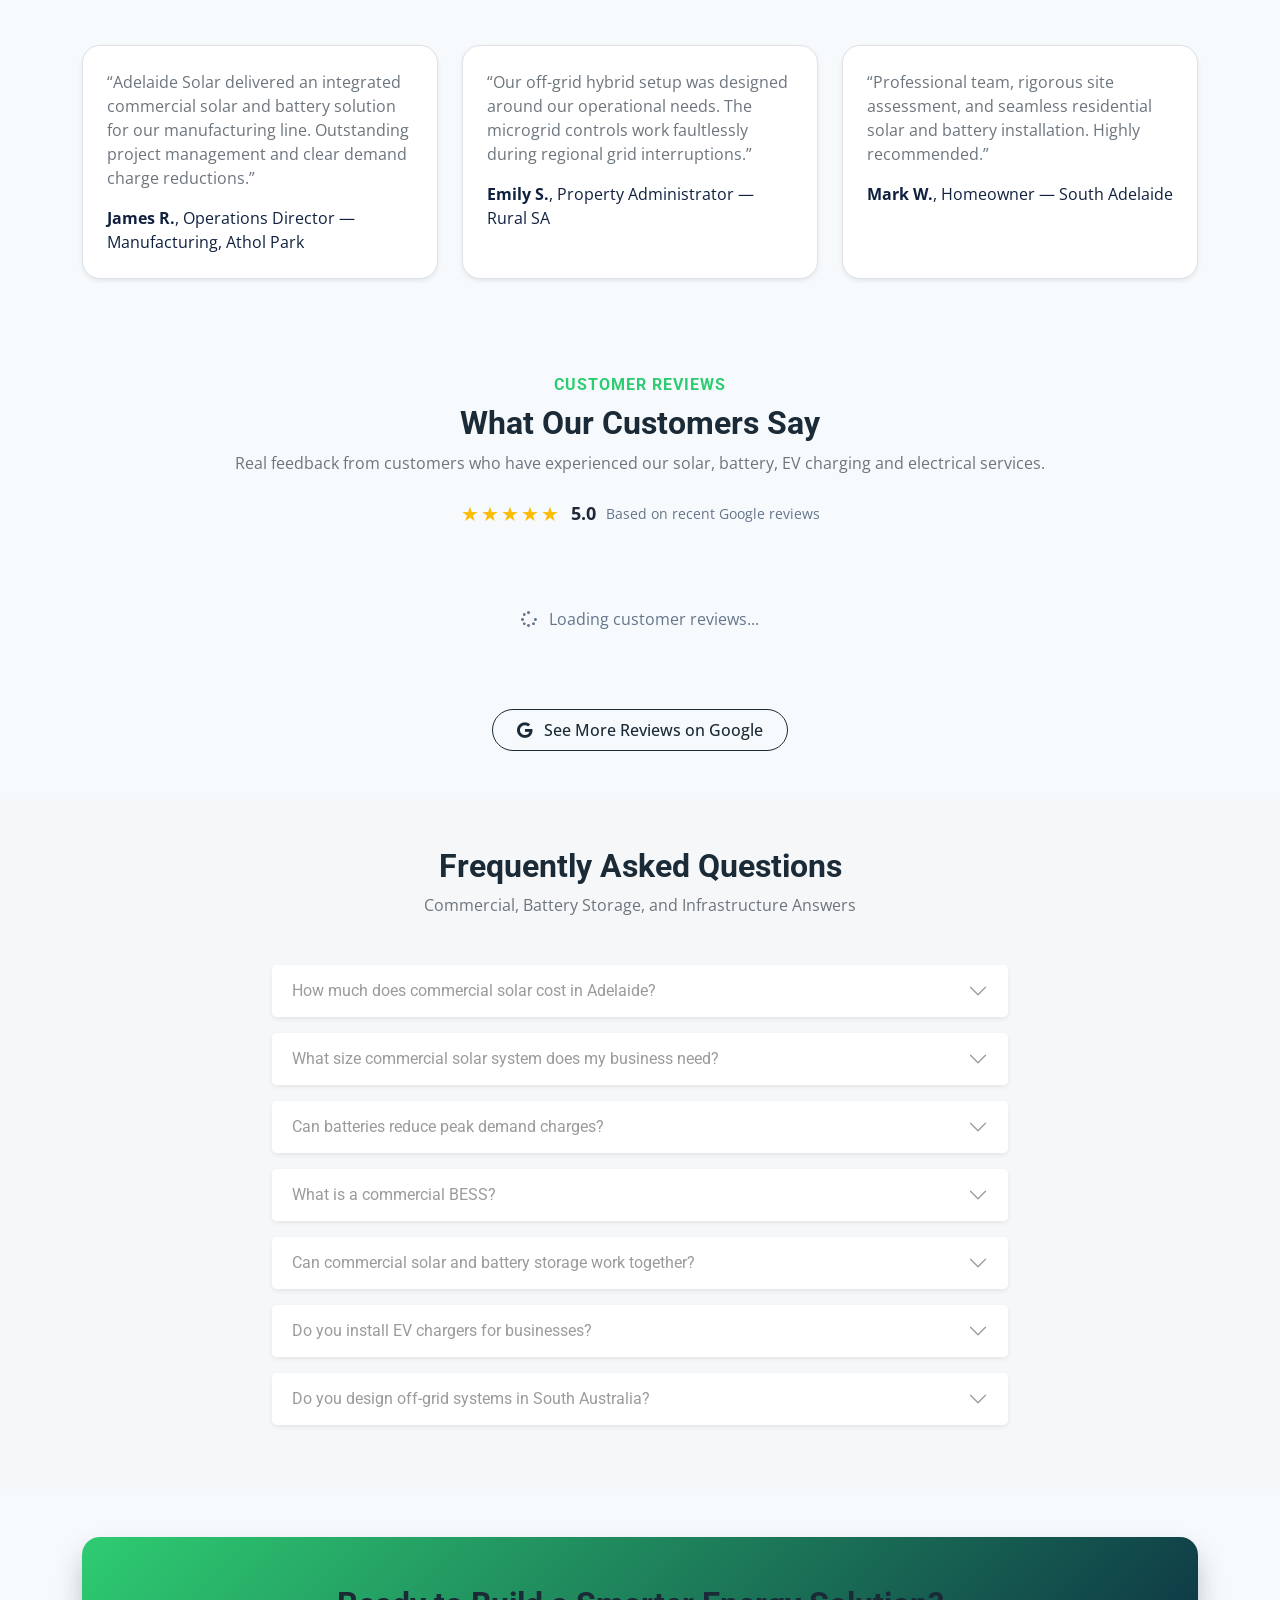
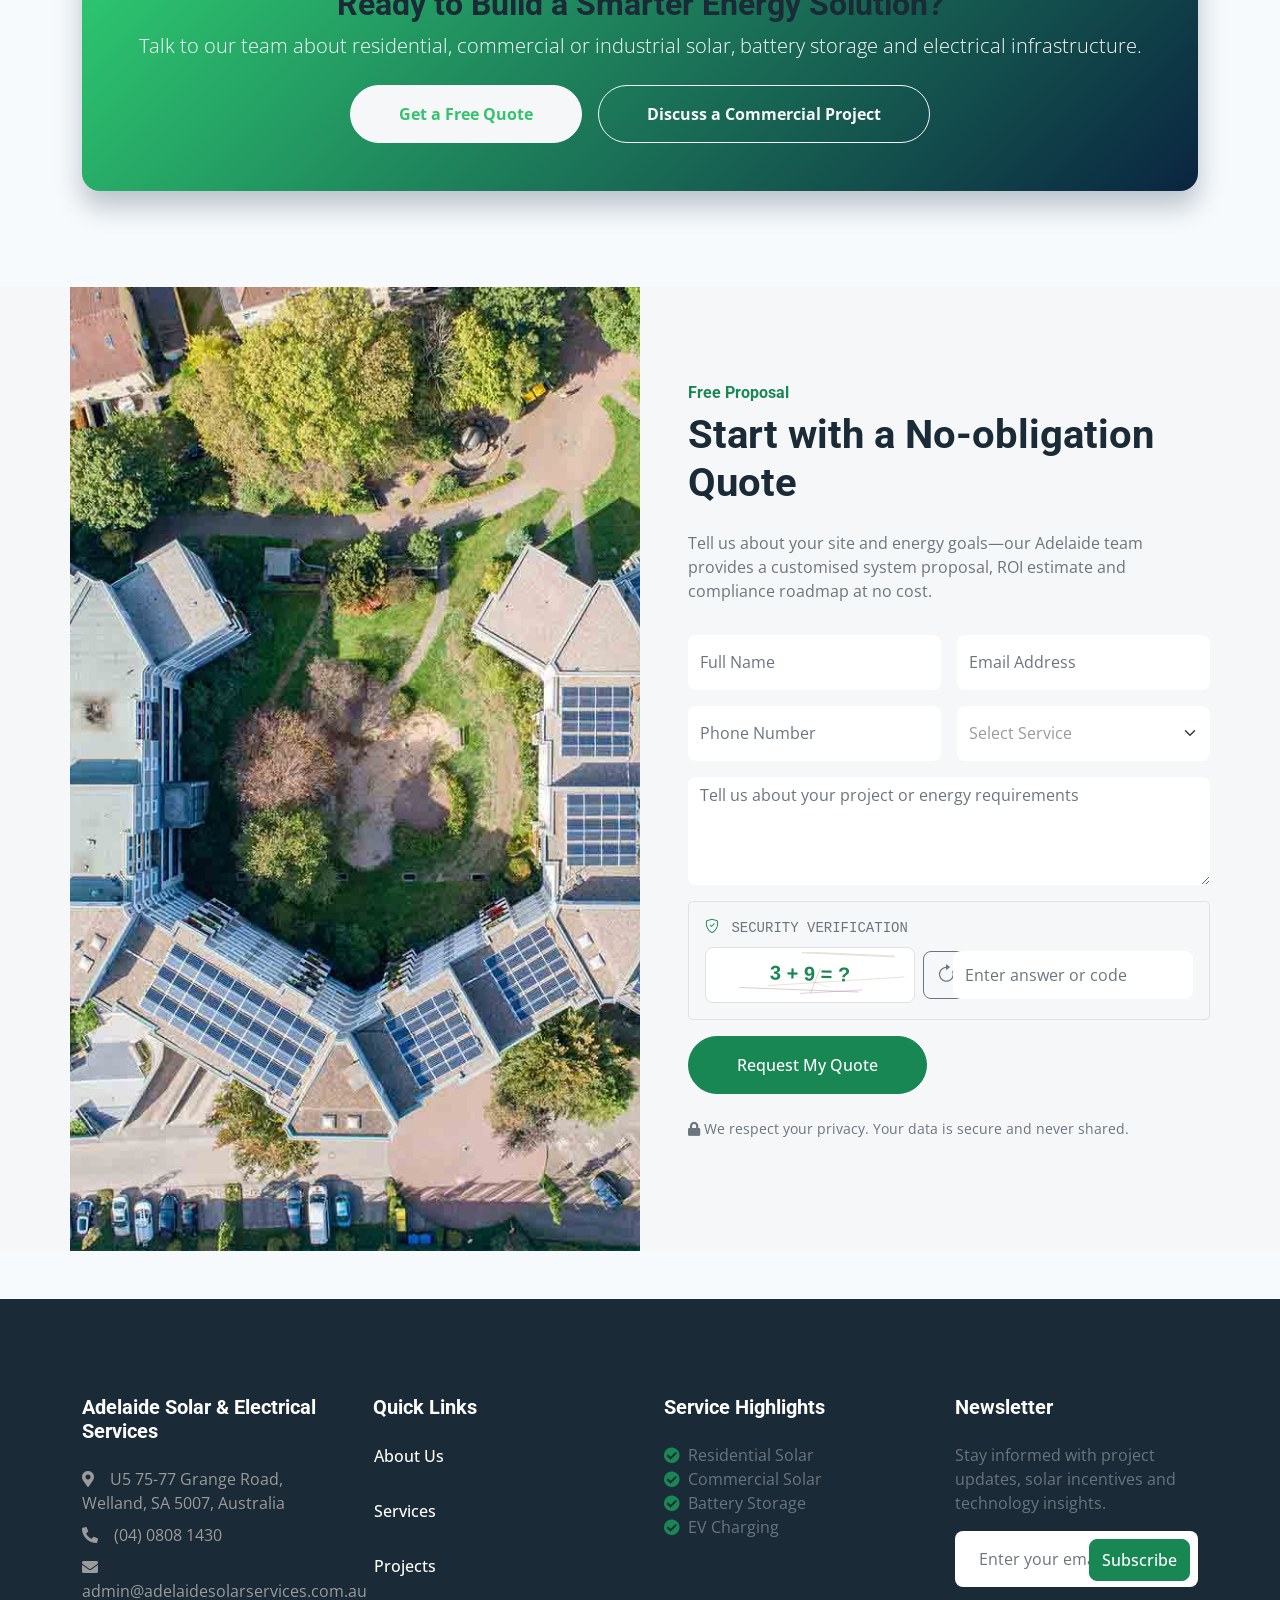
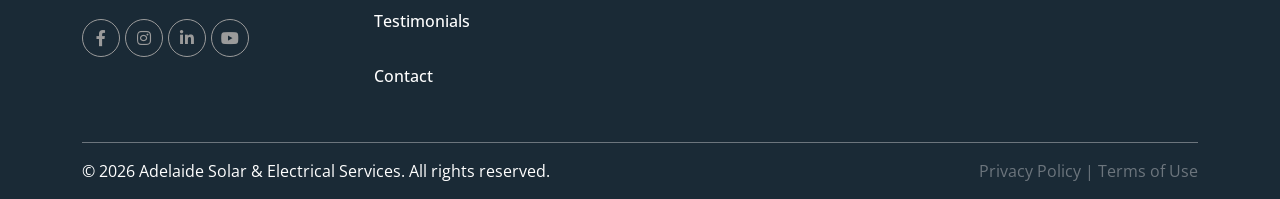
==== commit e6c9203d: "fix: reviews" ====
--- a/index.html
+++ b/index.html
@@ -1282,7 +1282,7 @@
                         reviews... </div>
                 </div>
             </div> <!-- Google CTA -->
-            <div class="text-center mt-5"> <a href="#" id="google-reviews-link" target="_blank"
+            <div class="text-center mt-5"> <a href="https://share.google/1b6lUsjOa1z9mIEGp" id="google-reviews-link" target="_blank"
                     rel="noopener noreferrer" class="btn btn-outline-dark rounded-pill px-4 py-2"> <i
                         class="fab fa-google me-2"></i> See More Reviews on Google </a> </div>
         </div>
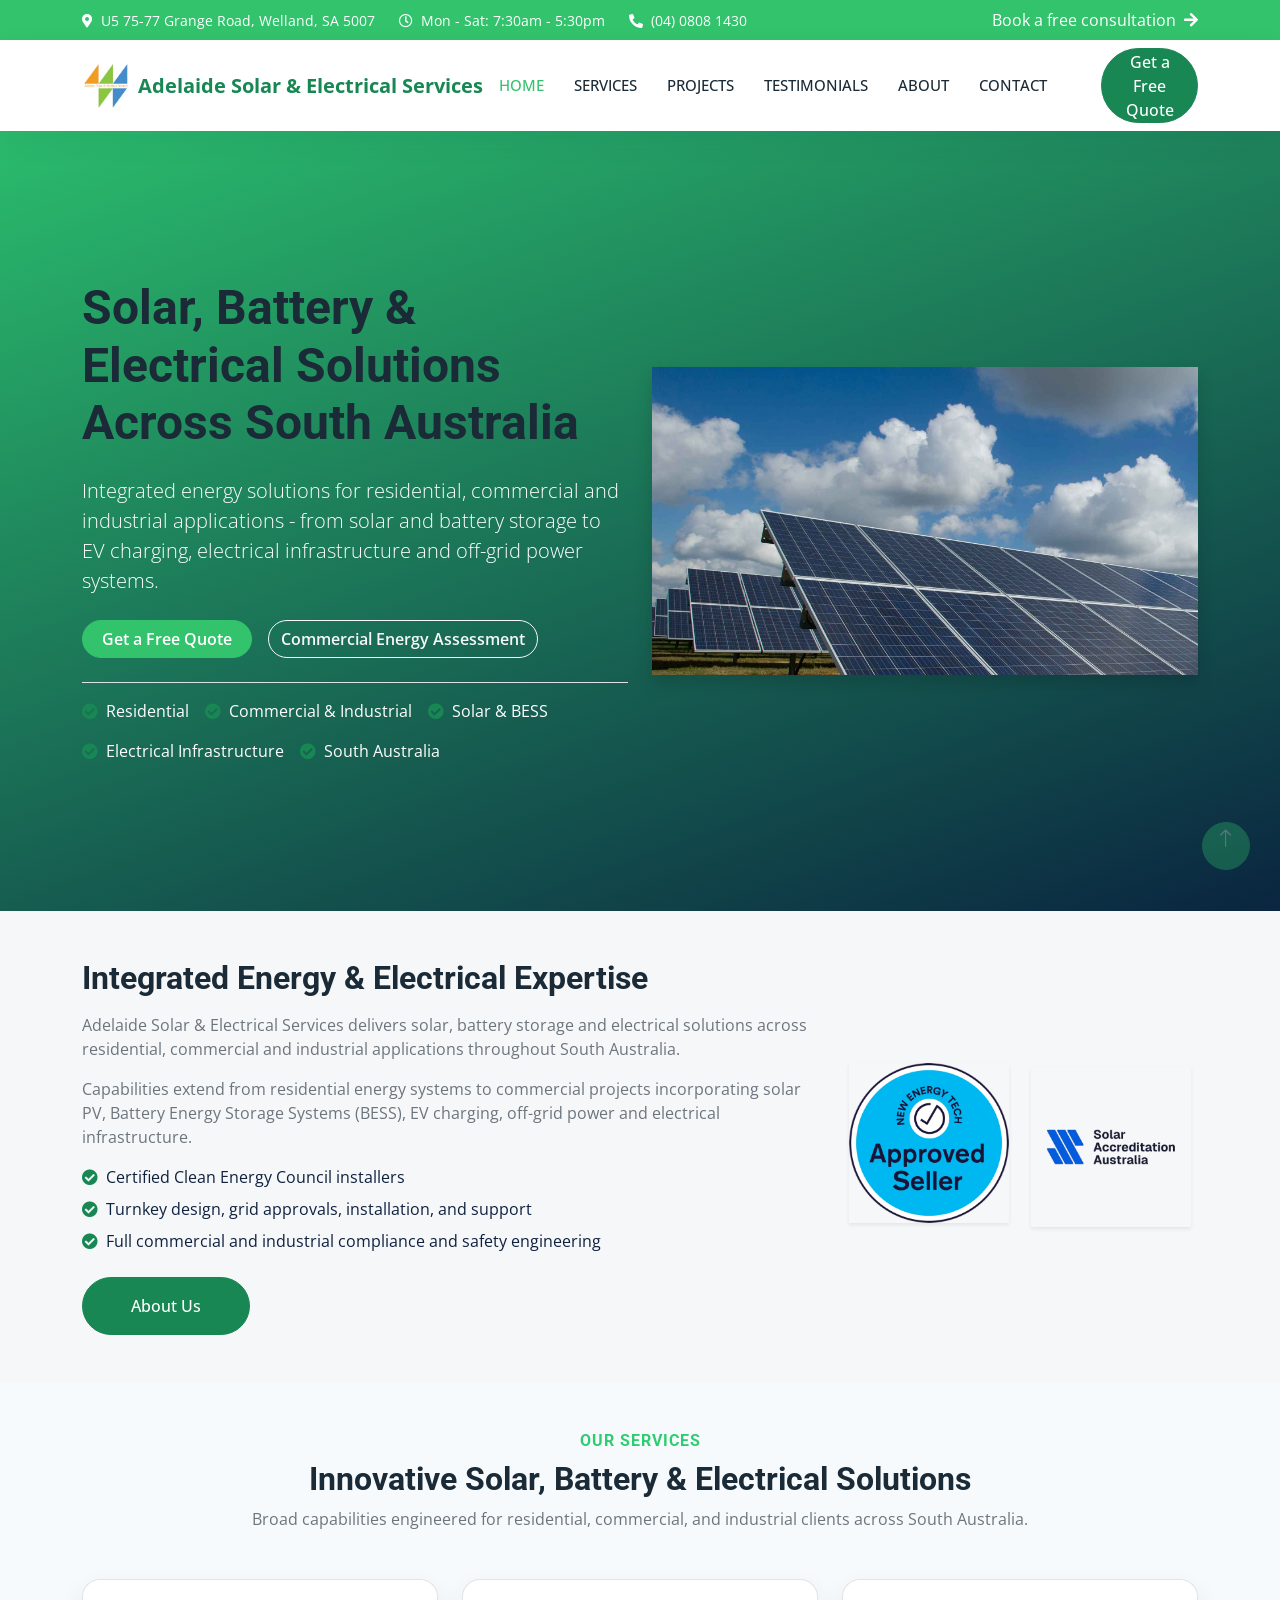
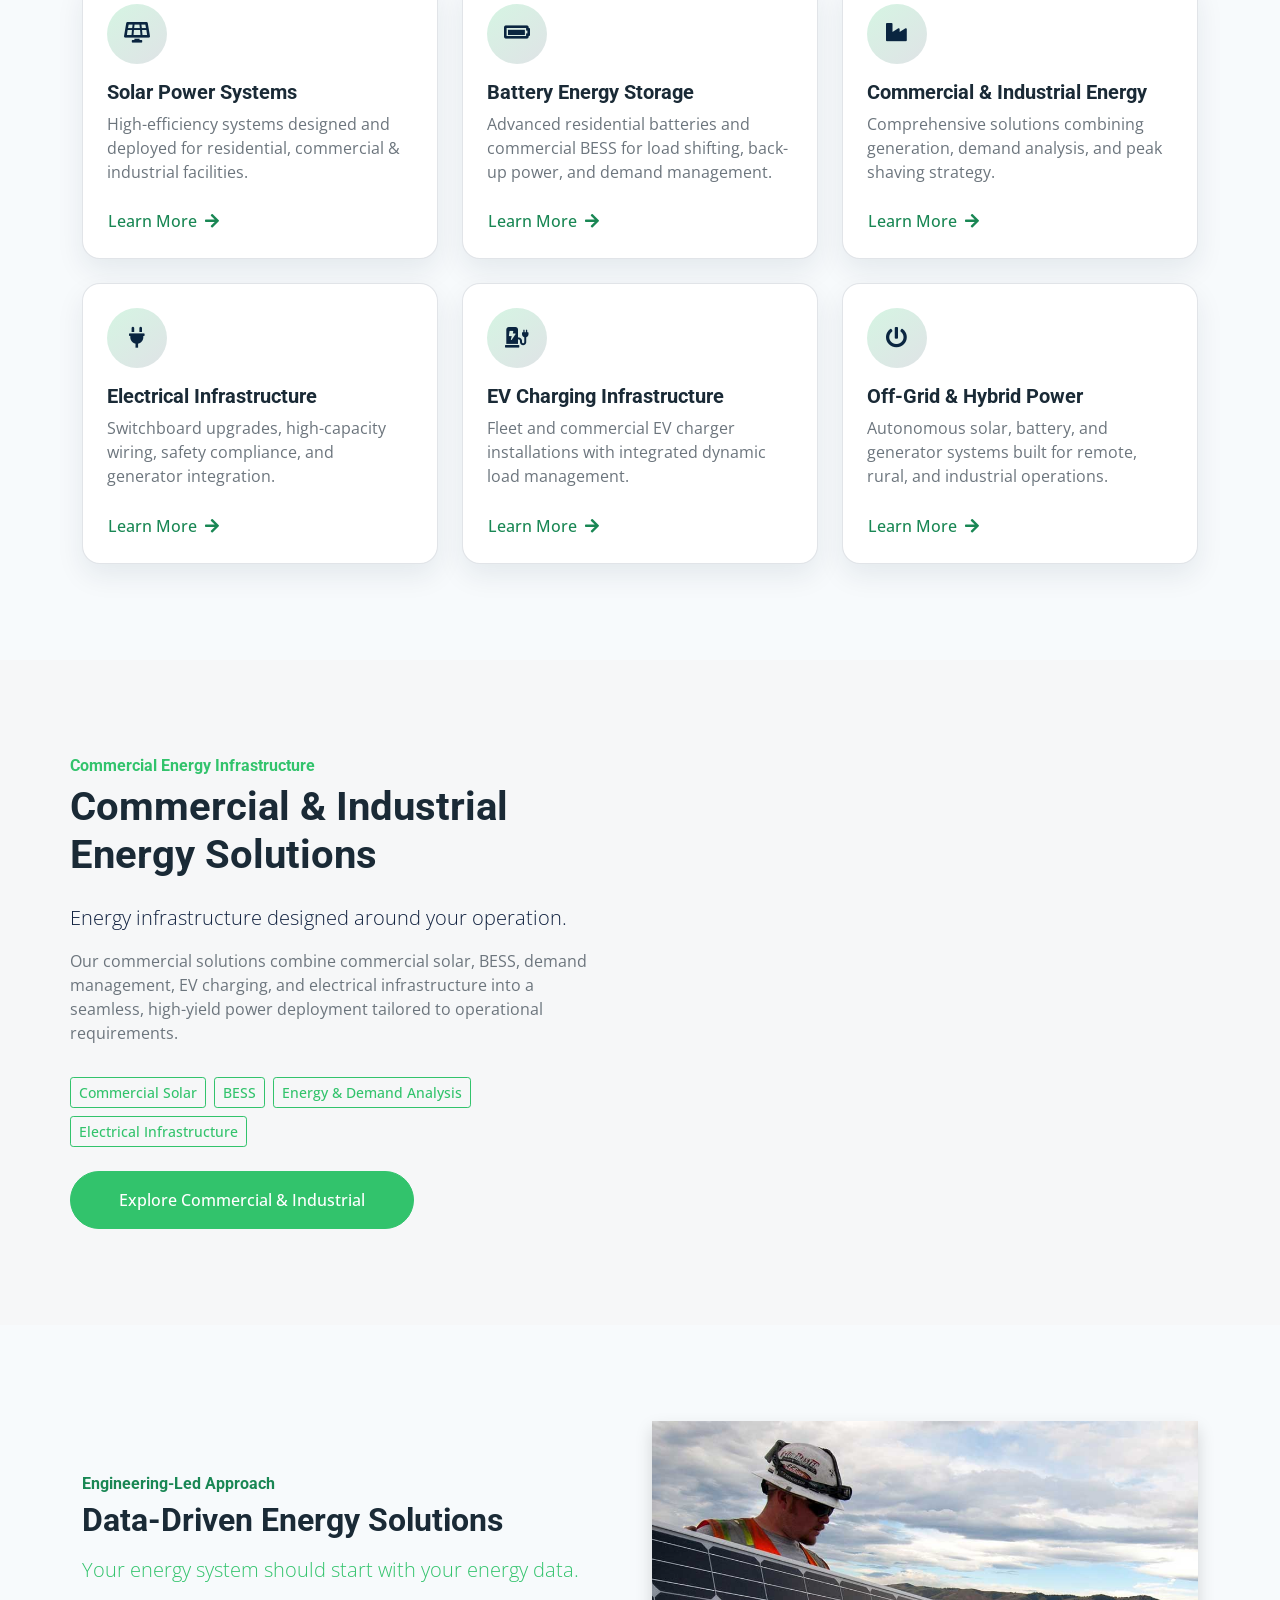
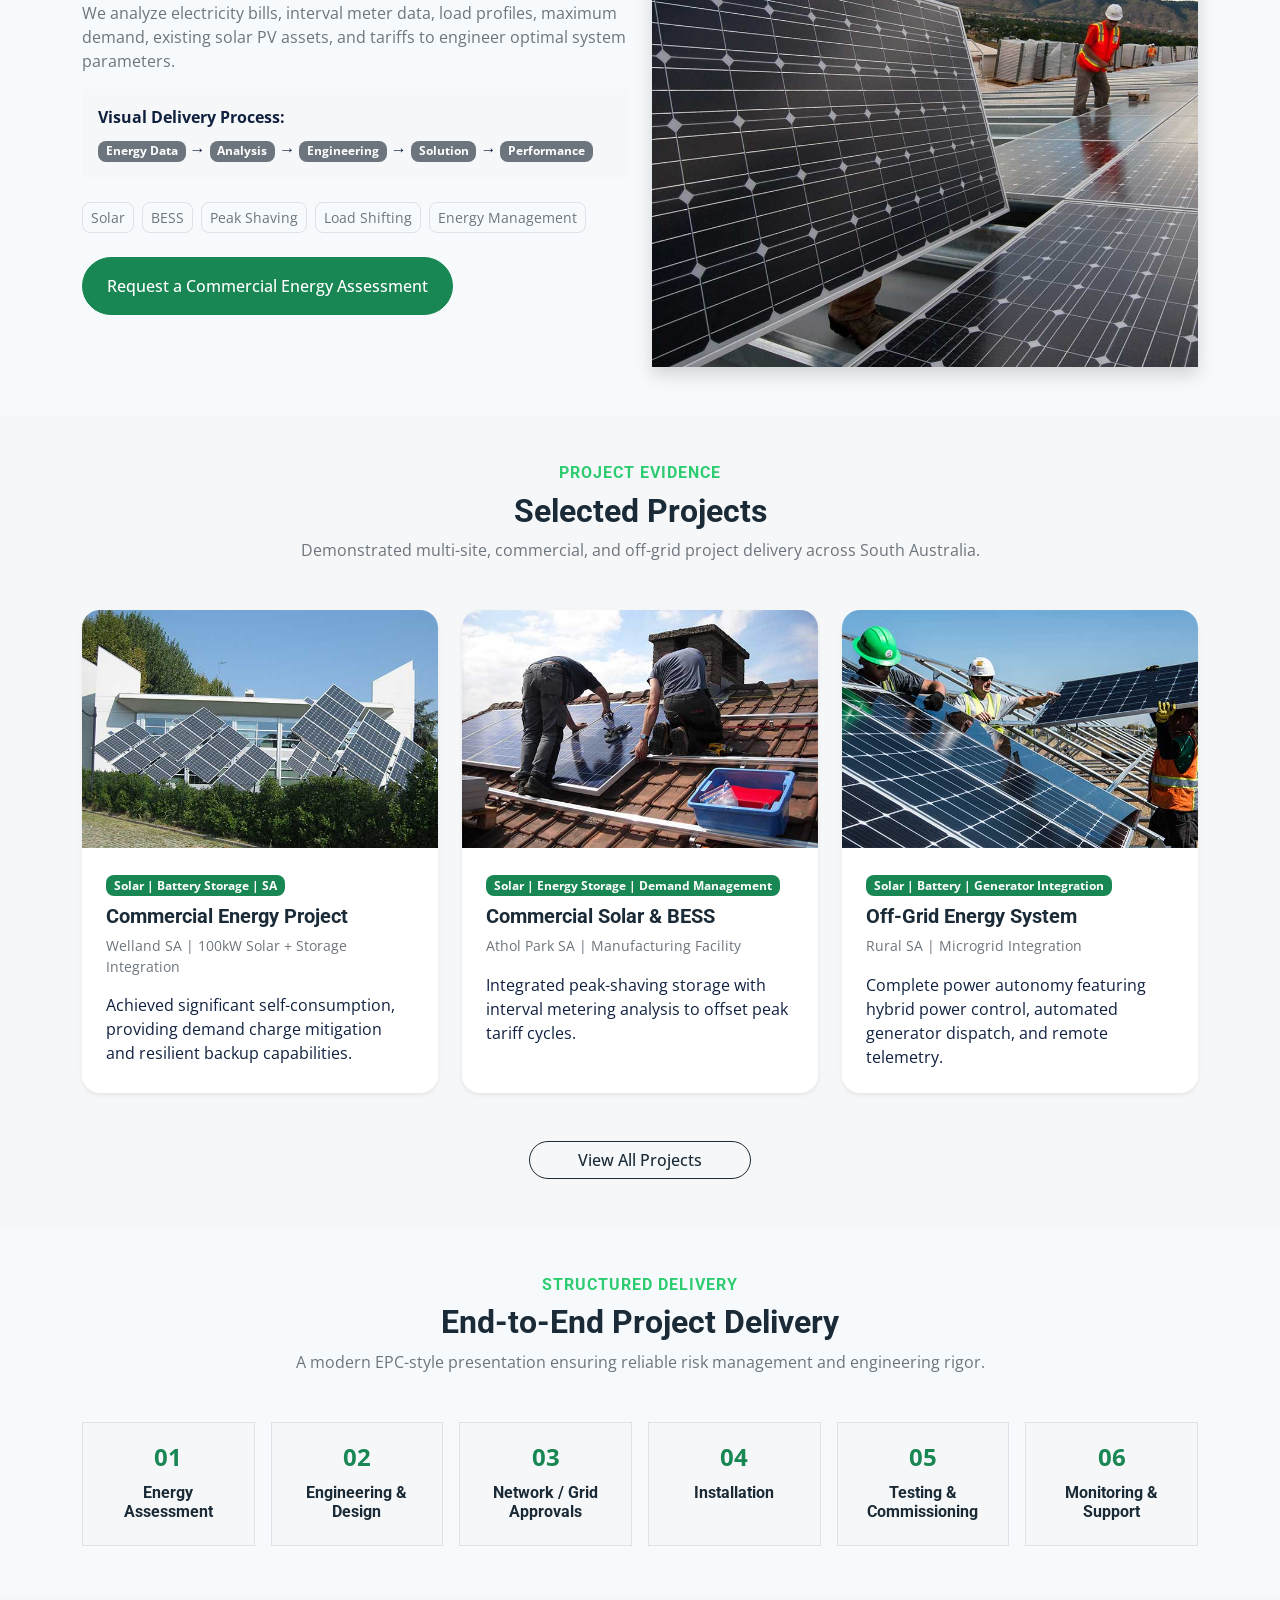
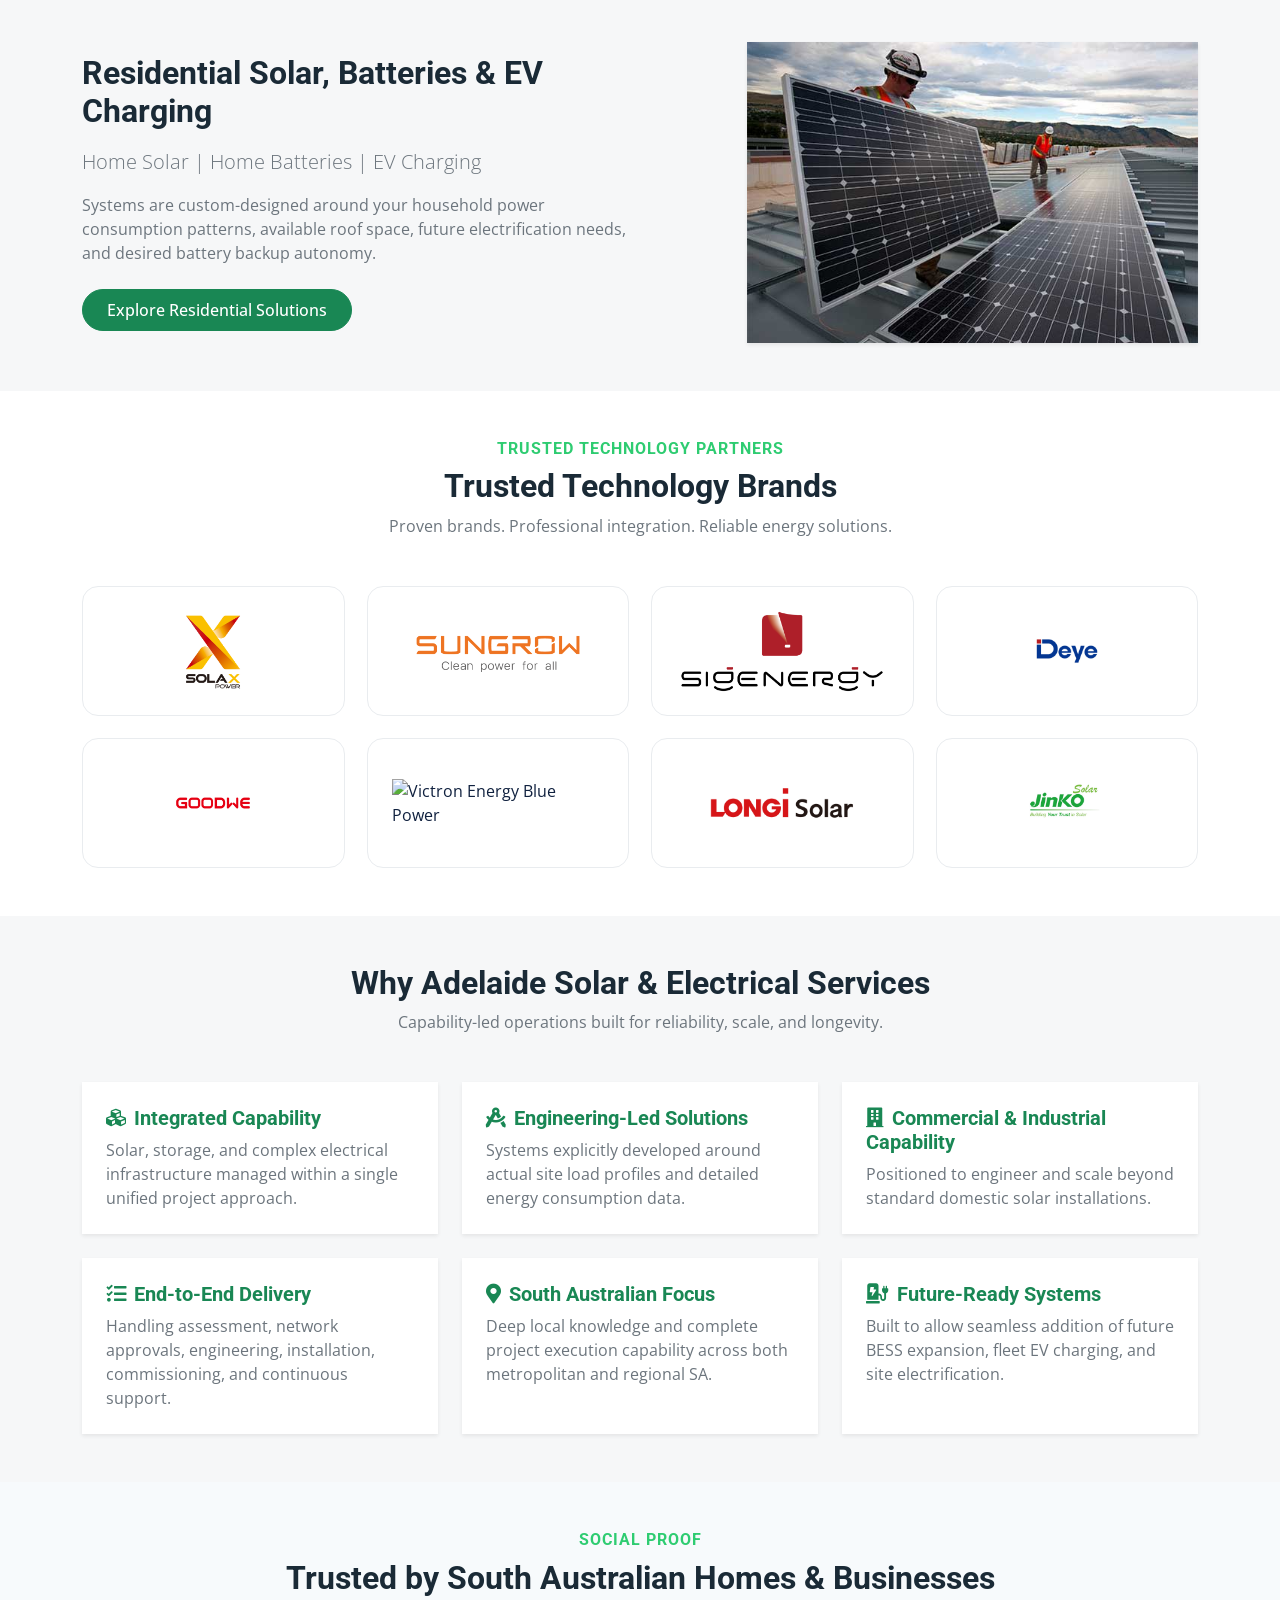
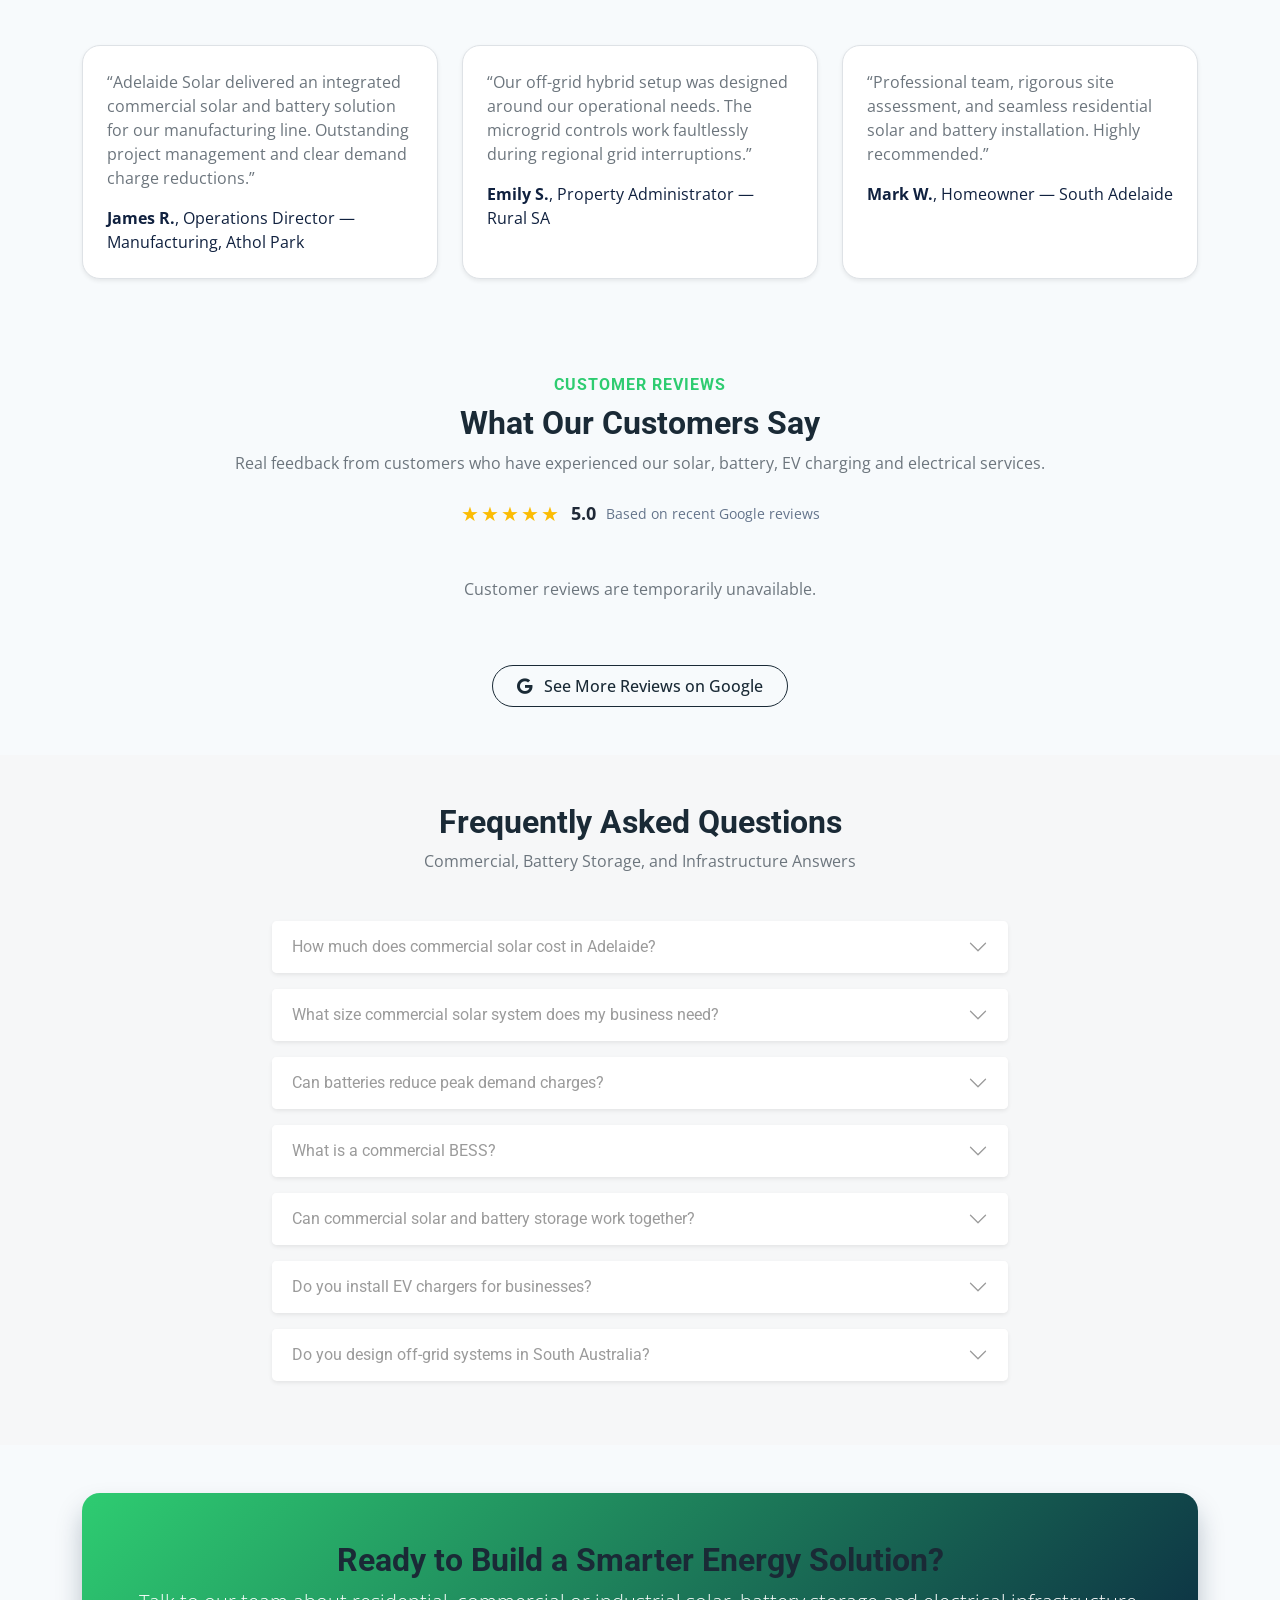
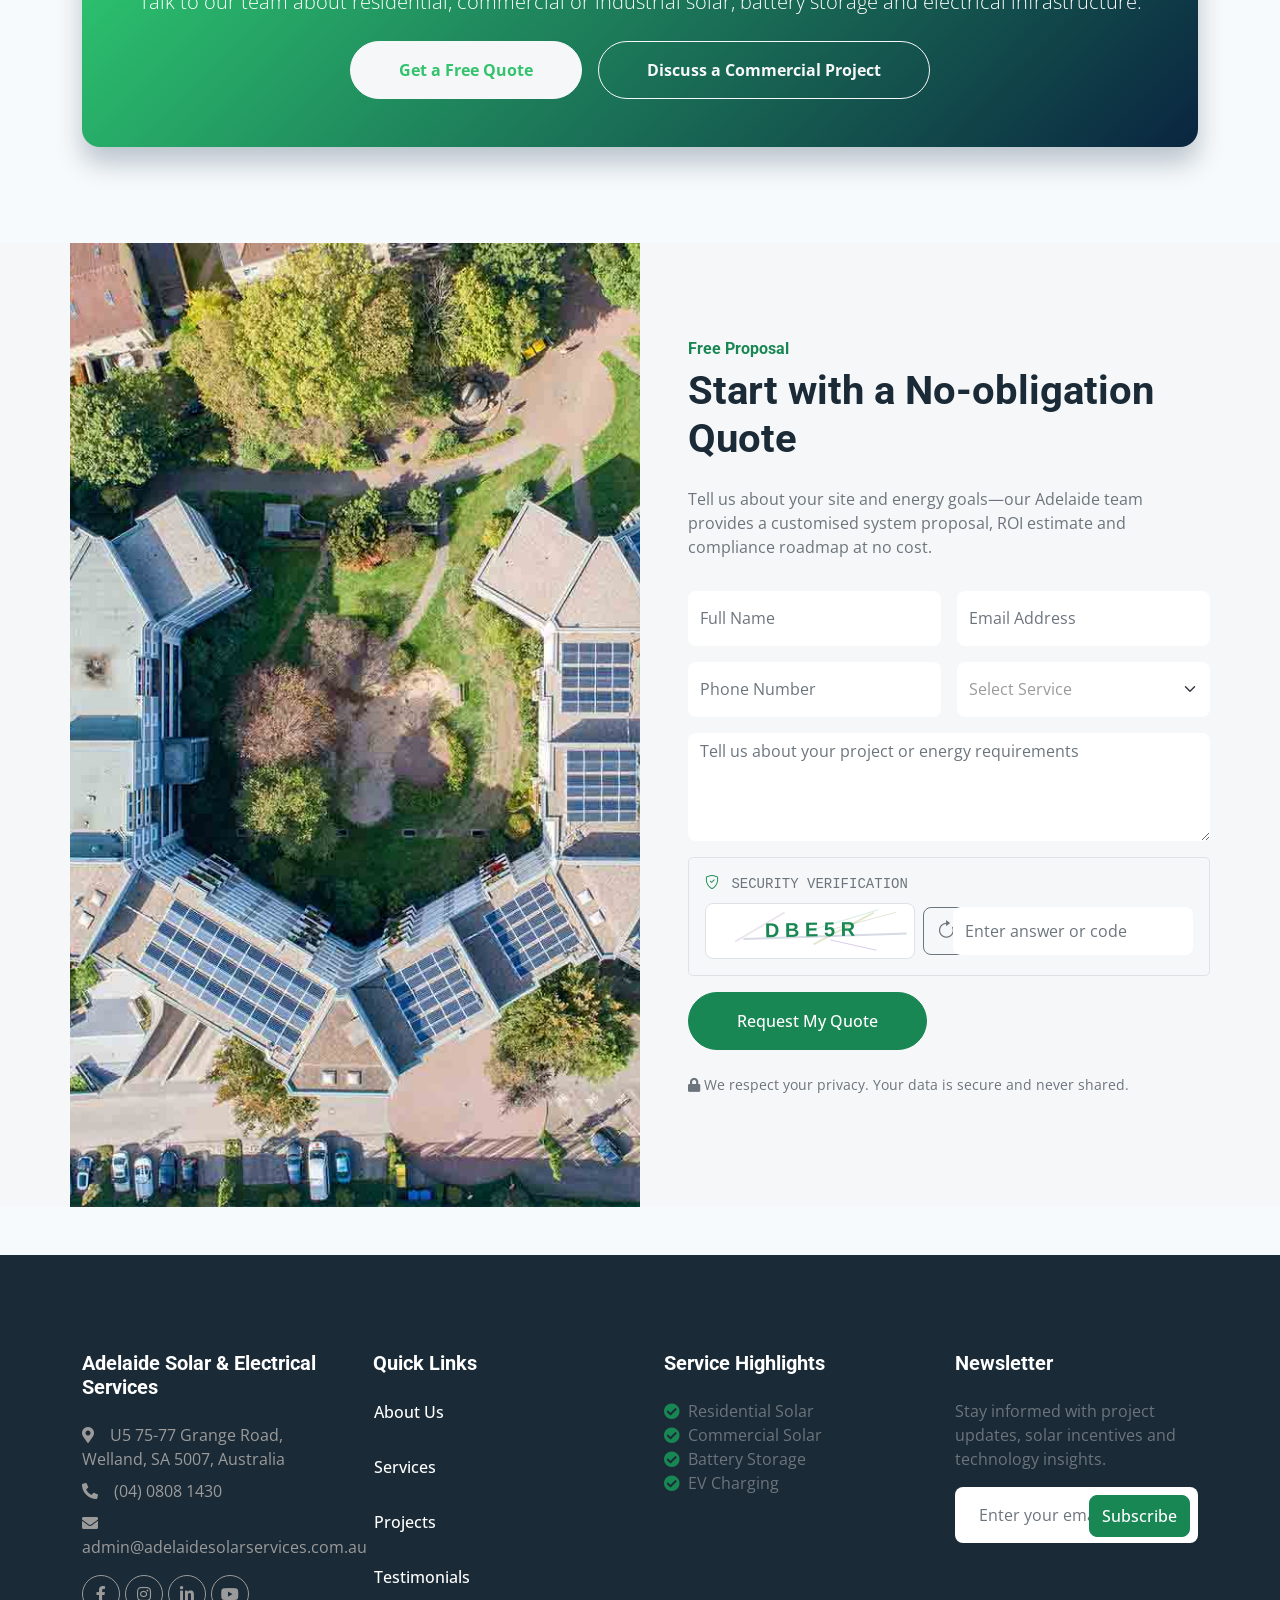
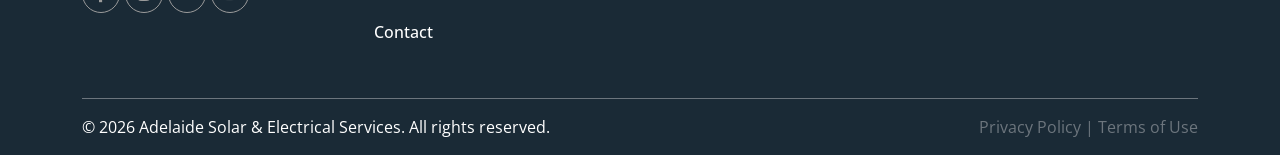
==== commit 02f91a8d: "fix: reviews js" ====
--- a/index.html
+++ b/index.html
@@ -27,7 +27,7 @@
     <link href="css/bootstrap.min.css" rel="stylesheet" />
     <!-- Template Stylesheet -->
     <link href="css/style.css" rel="stylesheet" />
-    <script src="reviews.js" defer></script>
+    <script src="js/reviews.js" defer></script>
 </head>
 
 <body>
